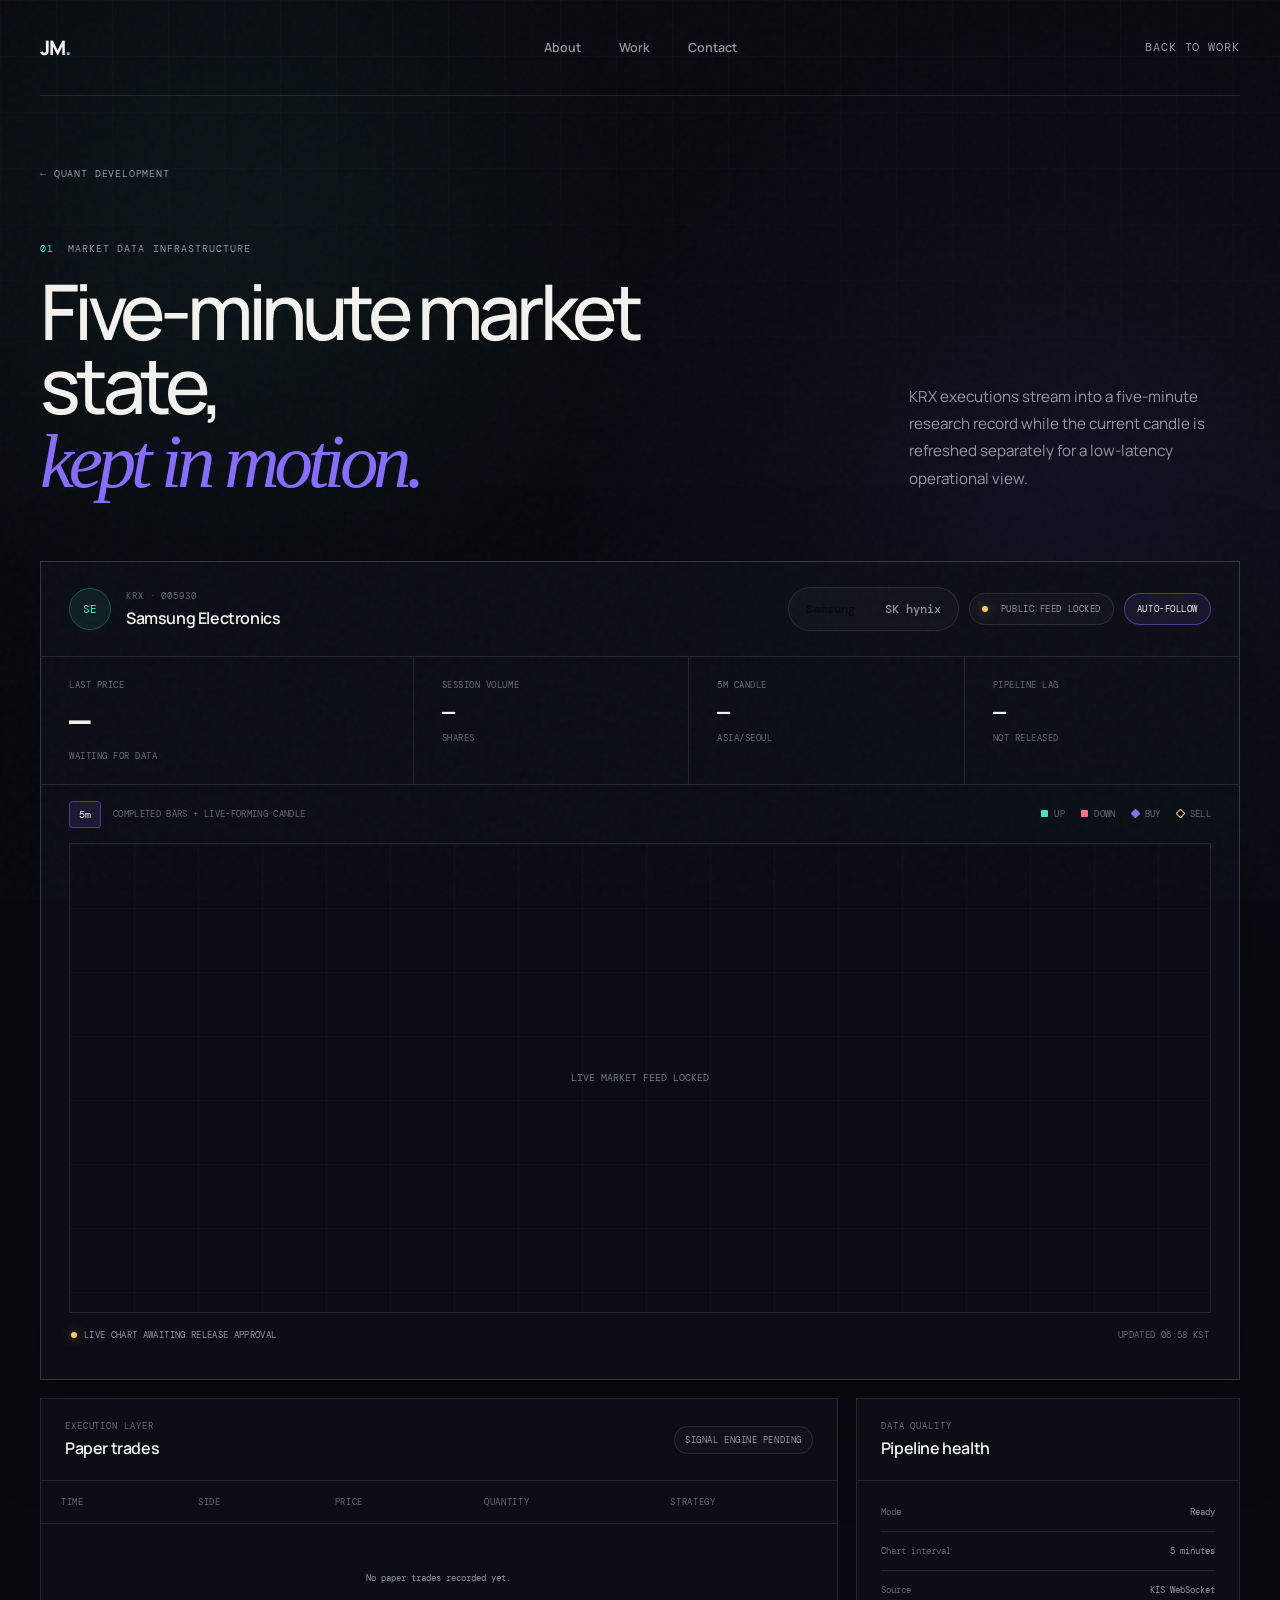
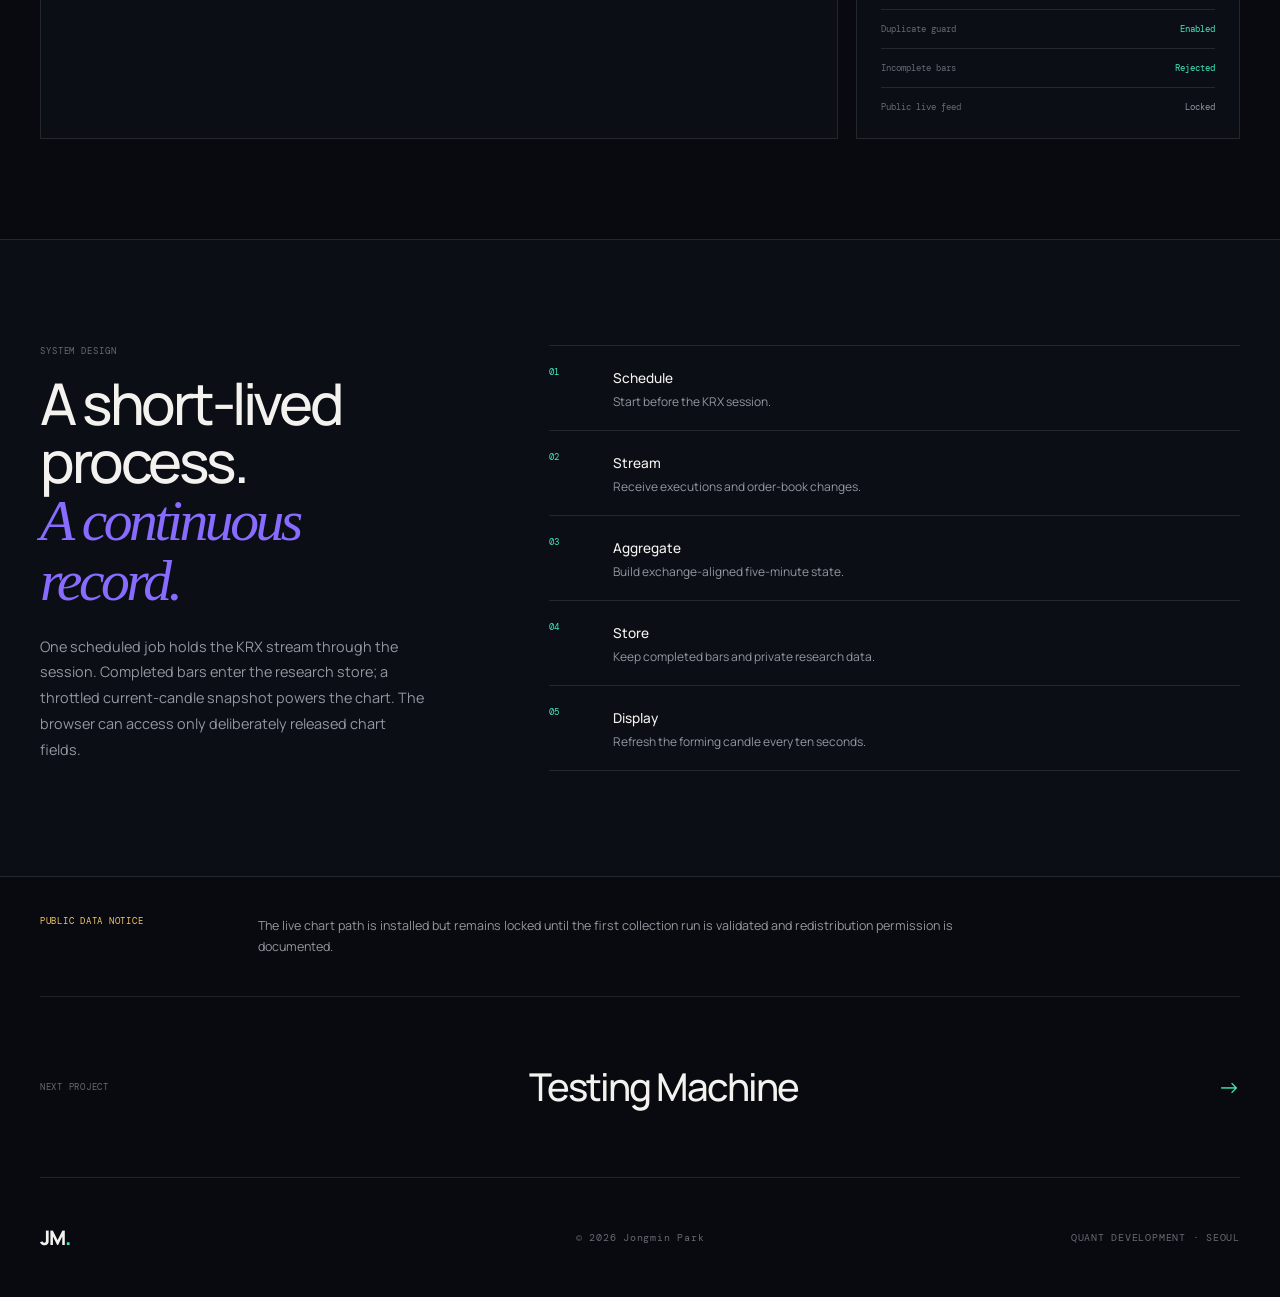
==== data-pipeline.html @ 5fb67583 "Add files via upload" ====
<!doctype html>
<html lang="en">
  <head>
    <meta charset="UTF-8" />
    <meta name="viewport" content="width=device-width, initial-scale=1.0" />
    <meta
      name="description"
      content="A live 5-minute market-data view and paper-trading dashboard by Jongmin Park."
    />
    <meta name="theme-color" content="#080a0f" />
    <title>Data Pipeline — Jongmin Park</title>
    <link rel="icon" href="favicon.svg" type="image/svg+xml" />
    <link rel="preconnect" href="https://fonts.googleapis.com" />
    <link rel="preconnect" href="https://fonts.gstatic.com" crossorigin />
    <link
      href="https://fonts.googleapis.com/css2?family=DM+Mono:wght@300;400;500&family=Manrope:wght@400;500;600;700;800&display=swap"
      rel="stylesheet"
    />
    <link rel="stylesheet" href="style.css" />
    <script src="script.js" defer></script>
    <script src="pipeline-config.js?v=live-3" defer></script>
    <script src="pipeline-core.js?v=live-3" defer></script>
    <script src="data-pipeline-chart.js?v=live-3" defer></script>
  </head>
  <body class="pipeline-page">
    <div class="page-noise" aria-hidden="true"></div>
    <div class="cursor-glow" aria-hidden="true"></div>

    <header class="site-header">
      <a class="wordmark" href="index.html" aria-label="Jongmin Park — home">
        <span>JM</span><span class="wordmark-dot">.</span>
      </a>
      <nav class="site-nav" aria-label="Primary navigation">
        <a href="index.html#about">About</a>
        <a href="index.html#work">Work</a>
        <a href="index.html#contact">Contact</a>
      </nav>
      <a class="nav-link" href="index.html#data-pipeline">Back to work</a>
    </header>

    <main id="top" class="pipeline-main">
      <section class="pipeline-intro section-shell" aria-labelledby="pipeline-title">
        <div>
          <a class="detail-back reveal" href="index.html#data-pipeline">← Quant Development</a>
          <p class="pipeline-kicker reveal"><span>01</span> Market data infrastructure</p>
          <h1 id="pipeline-title" class="reveal">Five-minute market state,<br /><em>kept in motion.</em></h1>
        </div>
        <p class="pipeline-lede reveal">
          KRX executions stream into a five-minute research record while the current
          candle is refreshed separately for a low-latency operational view.
        </p>
      </section>

      <section class="pipeline-dashboard section-shell reveal" aria-label="Market dashboard">
        <div class="pipeline-dashboard-head">
          <div class="pipeline-symbol">
            <div class="pipeline-symbol-mark" aria-hidden="true">SS</div>
            <div>
              <span class="pipeline-overline" id="pipeline-symbol-overline">DEMO · NOT MARKET DATA</span>
              <h2 id="pipeline-symbol-name">Synthetic 5-minute preview</h2>
            </div>
          </div>
          <div class="pipeline-head-actions">
            <div class="pipeline-symbol-tabs" aria-label="Select instrument">
              <button class="is-active" type="button" data-instrument-id="KRX:005930" aria-pressed="true">Samsung</button>
              <button type="button" data-instrument-id="KRX:000660" aria-pressed="false">SK hynix</button>
            </div>
            <span class="pipeline-mode" id="pipeline-mode"><i></i> Demo stream</span>
            <button class="pipeline-follow is-active" id="pipeline-follow" type="button" aria-pressed="true">
              Auto-follow
            </button>
          </div>
        </div>

        <div class="pipeline-metrics" aria-label="Latest market values">
          <div class="pipeline-price metric-primary">
            <span>Last price</span>
            <strong id="metric-price">—</strong>
            <small id="metric-change">Waiting for data</small>
          </div>
          <div>
            <span>Session volume</span>
            <strong id="metric-volume">—</strong>
            <small>shares</small>
          </div>
          <div>
            <span>5m candle</span>
            <strong id="metric-time">—</strong>
            <small>Asia/Seoul</small>
          </div>
          <div>
            <span>Pipeline lag</span>
            <strong id="metric-lag">—</strong>
            <small id="metric-lag-label">not measured</small>
          </div>
        </div>

        <div class="pipeline-chart-panel">
          <div class="pipeline-chart-tools">
            <div class="pipeline-timeframes" aria-label="Chart timeframe">
              <button type="button" class="is-active" aria-pressed="true">5m</button>
              <span>Completed bars + live-forming candle</span>
            </div>
            <div class="pipeline-legend" aria-label="Chart legend">
              <span><i class="legend-up"></i>Up</span>
              <span><i class="legend-down"></i>Down</span>
              <span><i class="legend-buy"></i>Buy</span>
              <span><i class="legend-sell"></i>Sell</span>
            </div>
          </div>
          <div class="pipeline-canvas-wrap" id="pipeline-canvas-wrap">
            <canvas id="pipeline-chart" aria-label="Five-minute candlestick chart"></canvas>
            <div class="pipeline-tooltip" id="pipeline-tooltip" role="status" aria-live="polite"></div>
          </div>
          <div class="pipeline-stream-state" role="status" aria-live="polite">
            <span><i id="stream-dot"></i><b id="stream-status">Starting demo stream</b></span>
            <span id="stream-updated">No update yet</span>
          </div>
        </div>
      </section>

      <section class="pipeline-lower section-shell">
        <article class="pipeline-paper reveal" aria-labelledby="paper-title">
          <div class="pipeline-section-head">
            <div>
              <span class="pipeline-overline">Execution layer</span>
              <h2 id="paper-title">Paper trades</h2>
            </div>
            <span class="pipeline-armed">Signal engine pending</span>
          </div>
          <div class="pipeline-table-wrap">
            <table class="pipeline-table">
              <thead>
                <tr>
                  <th>Time</th>
                  <th>Side</th>
                  <th>Price</th>
                  <th>Quantity</th>
                  <th>Strategy</th>
                </tr>
              </thead>
              <tbody id="paper-trades-body">
                <tr class="pipeline-empty-row">
                  <td colspan="5">Demo markers are shown on the chart. Live orders remain disabled.</td>
                </tr>
              </tbody>
            </table>
          </div>
        </article>

        <aside class="pipeline-health reveal" aria-labelledby="health-title">
          <div class="pipeline-section-head">
            <div>
              <span class="pipeline-overline">Data quality</span>
              <h2 id="health-title">Pipeline health</h2>
            </div>
          </div>
          <dl class="pipeline-health-list">
            <div><dt>Mode</dt><dd id="health-mode">Demo</dd></div>
            <div><dt>Chart interval</dt><dd>5 minutes</dd></div>
            <div><dt>Source</dt><dd>KIS WebSocket</dd></div>
            <div><dt>Duplicate guard</dt><dd class="health-good">Enabled</dd></div>
            <div><dt>Incomplete bars</dt><dd class="health-good">Rejected</dd></div>
            <div><dt>Public live feed</dt><dd id="health-public">Locked</dd></div>
          </dl>
        </aside>
      </section>

      <section class="pipeline-system" aria-labelledby="system-title">
        <div class="section-shell pipeline-system-grid">
          <div class="pipeline-system-copy reveal">
            <span class="pipeline-overline">System design</span>
            <h2 id="system-title">A short-lived process.<br /><em>A continuous record.</em></h2>
            <p>
              One scheduled job holds the KRX stream through the session. Completed bars
              enter the research store; a throttled current-candle snapshot powers the
              chart. The browser can access only deliberately released chart fields.
            </p>
          </div>
          <ol class="pipeline-flow reveal" aria-label="Data pipeline flow">
            <li><span>01</span><div><strong>Schedule</strong><p>Start before the KRX session.</p></div></li>
            <li><span>02</span><div><strong>Stream</strong><p>Receive executions and order-book changes.</p></div></li>
            <li><span>03</span><div><strong>Aggregate</strong><p>Build exchange-aligned five-minute state.</p></div></li>
            <li><span>04</span><div><strong>Store</strong><p>Keep completed bars and private research data.</p></div></li>
            <li><span>05</span><div><strong>Display</strong><p>Refresh the forming candle every ten seconds.</p></div></li>
          </ol>
        </div>
      </section>

      <section class="pipeline-notice section-shell reveal" aria-label="Market data notice">
        <span>Public data notice</span>
        <p id="pipeline-notice-copy">
          Public live-market display remains locked until the provider's redistribution
          permission is documented and the first live collection run passes validation.
        </p>
      </section>

      <a class="detail-next section-shell" href="testing-machine.html">
        <span>Next project</span><strong>Testing Machine</strong><i>→</i>
      </a>
    </main>

    <footer class="site-footer section-shell">
      <a class="wordmark" href="index.html"><span>JM</span><span class="wordmark-dot">.</span></a>
      <p>© <span id="year">2026</span> Jongmin Park</p>
      <p>QUANT DEVELOPMENT · SEOUL</p>
    </footer>
  </body>
</html>
---- style.css ----
:root {
  color-scheme: dark;
  --ink: #f4f2ef;
  --muted: #9497a1;
  --subtle: #676a73;
  --page: #080a0f;
  --panel: #0e1118;
  --panel-2: #121620;
  --line: rgba(255, 255, 255, 0.1);
  --line-strong: rgba(255, 255, 255, 0.18);
  --violet: #876cff;
  --mint: #42e8bd;
  --mono: "DM Mono", "SFMono-Regular", Consolas, monospace;
  --sans: "Manrope", Inter, system-ui, sans-serif;
  --max-width: 1240px;
}

* {
  box-sizing: border-box;
}

html {
  scroll-behavior: smooth;
  scroll-padding-top: 100px;
}

body {
  margin: 0;
  min-width: 320px;
  overflow-x: hidden;
  background:
    radial-gradient(circle at 80% 15%, rgba(89, 66, 179, 0.09), transparent 28rem),
    var(--page);
  color: var(--ink);
  font-family: var(--sans);
  -webkit-font-smoothing: antialiased;
}

body::before {
  position: fixed;
  z-index: -1;
  inset: 0;
  background-image:
    linear-gradient(rgba(255, 255, 255, 0.018) 1px, transparent 1px),
    linear-gradient(90deg, rgba(255, 255, 255, 0.018) 1px, transparent 1px);
  background-size: 56px 56px;
  content: "";
  mask-image: linear-gradient(to bottom, black, transparent 75%);
}

a {
  color: inherit;
  text-decoration: none;
}

svg {
  display: block;
}

.page-noise {
  position: fixed;
  z-index: 20;
  inset: 0;
  opacity: 0.025;
  pointer-events: none;
  background-image: url("data:image/svg+xml,%3Csvg viewBox='0 0 180 180' xmlns='http://www.w3.org/2000/svg'%3E%3Cfilter id='n'%3E%3CfeTurbulence type='fractalNoise' baseFrequency='.8' numOctaves='4' stitchTiles='stitch'/%3E%3C/filter%3E%3Crect width='100%25' height='100%25' filter='url(%23n)' opacity='.9'/%3E%3C/svg%3E");
}

.cursor-glow {
  position: fixed;
  z-index: -1;
  width: 520px;
  height: 520px;
  border-radius: 50%;
  opacity: 0;
  pointer-events: none;
  background: rgba(114, 87, 235, 0.07);
  filter: blur(80px);
  transform: translate(-50%, -50%);
  transition: opacity 0.5s ease;
}

.section-shell,
.site-header,
.site-footer {
  width: min(calc(100% - 80px), var(--max-width));
  margin-inline: auto;
}

.site-header {
  position: relative;
  z-index: 10;
  display: grid;
  grid-template-columns: 1fr auto 1fr;
  align-items: center;
  height: 96px;
  border-bottom: 1px solid var(--line);
}

.wordmark {
  width: fit-content;
  font-size: 1.25rem;
  font-weight: 800;
  letter-spacing: -0.06em;
}

.wordmark-dot {
  color: var(--mint);
}

.site-nav {
  display: flex;
  gap: 38px;
  color: var(--muted);
  font-size: 0.78rem;
  font-weight: 600;
}

.site-nav a,
.nav-link {
  transition: color 0.2s ease;
}

.site-nav a:hover,
.site-nav a.active,
.nav-link:hover {
  color: var(--ink);
}

.nav-link {
  display: flex;
  justify-self: end;
  align-items: center;
  gap: 8px;
  color: var(--muted);
  font-family: var(--mono);
  font-size: 0.72rem;
  letter-spacing: 0.08em;
  text-transform: uppercase;
}

.nav-link svg {
  width: 15px;
  fill: none;
  stroke: currentColor;
  stroke-linecap: round;
  stroke-linejoin: round;
}

.hero {
  position: relative;
  display: grid;
  grid-template-columns: minmax(0, 1.15fr) minmax(340px, 0.85fr);
  align-items: center;
  min-height: calc(100svh - 96px);
  padding-block: 96px 76px;
}

.hero-copy {
  position: relative;
  z-index: 2;
}

.eyebrow,
.section-label,
.project-topline,
.hero-foot,
.signal-header,
.signal-meta {
  font-family: var(--mono);
  font-size: 0.68rem;
  letter-spacing: 0.13em;
  text-transform: uppercase;
}

.eyebrow {
  display: flex;
  align-items: center;
  gap: 11px;
  margin: 0 0 30px;
  color: var(--muted);
}

.eyebrow span {
  width: 28px;
  height: 1px;
  background: var(--mint);
}

.hero h1 {
  max-width: 790px;
  margin: 0;
  font-size: clamp(3.2rem, 6.3vw, 6.6rem);
  font-weight: 500;
  line-height: 0.98;
  letter-spacing: -0.07em;
}

.hero h1 em,
.contact h2 em {
  color: var(--violet);
  font-family: Georgia, "Times New Roman", serif;
  font-weight: 400;
  letter-spacing: -0.06em;
}

.hero-intro {
  max-width: 590px;
  margin: 35px 0 0;
  color: var(--muted);
  font-size: 1rem;
  line-height: 1.8;
}

.hero-actions {
  display: flex;
  flex-wrap: wrap;
  align-items: center;
  gap: 14px;
  margin-top: 36px;
}

.button {
  display: inline-flex;
  align-items: center;
  justify-content: center;
  min-height: 50px;
  padding: 0 22px;
  border: 1px solid transparent;
  font-family: var(--mono);
  font-size: 0.68rem;
  font-weight: 500;
  letter-spacing: 0.08em;
  text-transform: uppercase;
  transition:
    border-color 0.25s ease,
    background 0.25s ease,
    color 0.25s ease,
    transform 0.25s ease;
}

.button:hover {
  transform: translateY(-2px);
}

.button svg {
  width: 17px;
  margin-left: 28px;
  fill: none;
  stroke: currentColor;
  stroke-linecap: round;
  stroke-linejoin: round;
}

.button-primary {
  background: var(--ink);
  color: #0b0d12;
}

.button-primary:hover {
  background: var(--mint);
}

.button-quiet {
  border-color: var(--line-strong);
  color: var(--muted);
}

.button-quiet:hover {
  border-color: rgba(255, 255, 255, 0.4);
  color: var(--ink);
}

.hero-object {
  position: relative;
  display: grid;
  place-items: center;
  min-height: 500px;
}

.hero-object::before {
  position: absolute;
  width: 300px;
  height: 300px;
  border-radius: 50%;
  background: var(--violet);
  content: "";
  opacity: 0.12;
  filter: blur(90px);
}

.orbit {
  position: absolute;
  width: 475px;
  height: 475px;
  border: 1px solid rgba(255, 255, 255, 0.055);
  border-radius: 50%;
}

.orbit::after {
  position: absolute;
  top: 48px;
  left: 68px;
  width: 6px;
  height: 6px;
  border-radius: 50%;
  box-shadow: 0 0 16px var(--mint);
  background: var(--mint);
  content: "";
}

.orbit-two {
  width: 365px;
  height: 365px;
  animation: orbit-spin 22s linear infinite reverse;
}

.orbit-one {
  animation: orbit-spin 32s linear infinite;
}

@keyframes orbit-spin {
  to { transform: rotate(360deg); }
}

.signal-card {
  position: relative;
  z-index: 2;
  width: min(100%, 440px);
  overflow: hidden;
  border: 1px solid var(--line-strong);
  background: rgba(14, 17, 24, 0.82);
  box-shadow: 0 40px 100px rgba(0, 0, 0, 0.45);
  backdrop-filter: blur(20px);
}

.signal-header,
.signal-meta {
  display: flex;
  align-items: center;
  justify-content: space-between;
  padding: 17px 20px;
  color: var(--subtle);
}

.signal-header {
  border-bottom: 1px solid var(--line);
}

.signal-status {
  color: var(--muted);
}

.signal-status i,
.project-state i {
  display: inline-block;
  width: 6px;
  height: 6px;
  margin-right: 8px;
  border-radius: 50%;
  box-shadow: 0 0 12px var(--mint);
  background: var(--mint);
}

.signal-visual {
  padding: 25px 20px 5px;
}

.signal-visual svg {
  width: 100%;
  height: 180px;
  overflow: visible;
}

.chart-grid {
  fill: none;
  stroke: rgba(255, 255, 255, 0.06);
  stroke-width: 1;
}

.chart-area {
  fill: url(#areaGradient);
}

.chart-line {
  fill: none;
  stroke: url(#lineGradient);
  stroke-width: 2.2;
  vector-effect: non-scaling-stroke;
}

.signal-copy {
  padding: 12px 20px 24px;
}

.signal-copy p {
  margin: 0 0 7px;
  font-size: 1.05rem;
  font-weight: 600;
}

.signal-copy span {
  color: var(--muted);
  font-family: var(--mono);
  font-size: 0.68rem;
}

.signal-meta {
  border-top: 1px solid var(--line);
}

.signal-meta span:last-child {
  color: var(--mint);
}

.hero-foot {
  position: absolute;
  right: 0;
  bottom: 27px;
  left: 0;
  display: flex;
  justify-content: space-between;
  color: var(--subtle);
}

.hero-foot a {
  transition: color 0.2s ease;
}

.hero-foot a:hover {
  color: var(--ink);
}

.hero-foot i {
  margin-left: 9px;
  color: var(--mint);
  font-style: normal;
}

.section-spaced {
  padding-block: 150px;
}

.section-label {
  display: grid;
  grid-template-columns: 60px 1fr;
  align-items: center;
  color: var(--subtle);
}

.section-label p {
  margin: 0;
  color: var(--muted);
}

.about {
  border-top: 1px solid var(--line);
}

.about-content {
  display: grid;
  grid-template-columns: 1.05fr 0.95fr;
  gap: 10%;
  margin-top: 74px;
}

.section-heading {
  margin: 0;
  font-size: clamp(2.6rem, 5vw, 5.1rem);
  font-weight: 500;
  line-height: 1.05;
  letter-spacing: -0.065em;
}

.section-heading span {
  color: var(--subtle);
}

.about-body > p {
  margin: 0 0 24px;
  color: var(--muted);
  font-size: 0.98rem;
  line-height: 1.8;
}

.about-body > p:first-child {
  color: #d4d3d2;
  font-size: 1.15rem;
}

.about-facts {
  display: grid;
  grid-template-columns: 1fr 1fr;
  gap: 34px;
  margin-top: 50px;
  padding-top: 28px;
  border-top: 1px solid var(--line);
}

.about-facts span {
  display: block;
  margin-bottom: 15px;
  color: var(--subtle);
  font-family: var(--mono);
  font-size: 0.64rem;
  letter-spacing: 0.11em;
}

.about-facts strong {
  display: block;
  margin-bottom: 6px;
  font-size: 0.86rem;
  font-weight: 600;
}

.about-facts p {
  margin: 0;
  color: var(--muted);
  font-size: 0.75rem;
}

.work {
  background: #0b0e14;
  border-block: 1px solid var(--line);
}

.work-heading-row {
  display: grid;
  grid-template-columns: 1.05fr 0.95fr;
  gap: 10%;
  align-items: end;
  margin-top: 74px;
}

.work-intro {
  max-width: 490px;
  margin: 0;
  color: var(--muted);
  line-height: 1.8;
}

.project-list {
  width: min(calc(100% - 80px), var(--max-width));
  margin: 90px auto 0;
  border-top: 1px solid var(--line-strong);
}

.project {
  position: relative;
  display: grid;
  grid-template-columns: 80px minmax(0, 1fr) 250px;
  gap: 34px;
  align-items: center;
  min-height: 390px;
  overflow: hidden;
  padding: 56px 36px 56px 0;
  border-bottom: 1px solid var(--line-strong);
  transition: background 0.35s ease;
}

.project:hover {
  background: rgba(255, 255, 255, 0.016);
}

.project-index {
  align-self: start;
  color: var(--subtle);
  font-family: var(--mono);
  font-size: 0.66rem;
}

.project-topline {
  display: flex;
  gap: 32px;
  margin-bottom: 30px;
  color: var(--subtle);
}

.project-state {
  color: var(--muted);
}

.project h3 {
  margin: 0 0 22px;
  font-size: clamp(2.2rem, 4vw, 4rem);
  font-weight: 500;
  letter-spacing: -0.055em;
}

.project-main > p {
  max-width: 620px;
  margin: 0;
  color: var(--muted);
  font-size: 0.9rem;
  line-height: 1.8;
}

.quant-modules {
  display: grid;
  gap: 12px;
  margin-top: 38px;
}

.quant-module {
  display: block;
  padding: 24px;
  border: 1px solid var(--line);
  background: rgba(255, 255, 255, 0.018);
  transition:
    border-color 0.3s ease,
    background 0.3s ease,
    transform 0.3s ease;
}

.quant-module:hover {
  border-color: rgba(124, 92, 255, 0.45);
  background: rgba(124, 92, 255, 0.055);
  transform: translateX(4px);
}

.quant-module-header {
  display: flex;
  justify-content: space-between;
  gap: 20px;
  color: var(--subtle);
  font-family: var(--mono);
  font-size: 0.58rem;
  letter-spacing: 0.08em;
  text-transform: uppercase;
}

.quant-module-status {
  color: var(--muted);
}

.quant-module-status i {
  display: inline-block;
  width: 5px;
  height: 5px;
  margin-right: 6px;
  border-radius: 50%;
  background: var(--mint);
  box-shadow: 0 0 10px rgba(66, 232, 189, 0.65);
}

.quant-module h4 {
  margin: 17px 0 10px;
  font-size: 1.35rem;
  font-weight: 500;
  letter-spacing: -0.035em;
}

.quant-module p {
  max-width: 640px;
  margin: 0;
  color: var(--muted);
  font-size: 0.78rem;
  line-height: 1.75;
}

.quant-module-tags {
  display: flex;
  flex-wrap: wrap;
  gap: 7px;
  margin-top: 17px;
}

.quant-module-tags span {
  color: var(--subtle);
  font-family: var(--mono);
  font-size: 0.53rem;
  letter-spacing: 0.06em;
  text-transform: uppercase;
}

.quant-module-tags span:not(:last-child)::after {
  margin-left: 7px;
  color: rgba(255, 255, 255, 0.16);
  content: "/";
}

.quant-module-upcoming {
  border-style: dashed;
  background: transparent;
}

.quant-module-open {
  display: flex;
  align-items: center;
  gap: 8px;
  width: fit-content;
  margin-top: 22px;
  color: rgba(255, 255, 255, 0.76);
  font-family: var(--mono);
  font-size: 0.56rem;
  letter-spacing: 0.08em;
  text-transform: uppercase;
}

.quant-module-open i {
  color: var(--mint);
  font-size: 0.72rem;
  font-style: normal;
  transition: transform 0.25s ease;
}

.quant-module:hover .quant-module-open i {
  transform: translate(2px, -2px);
}

.project-tags {
  display: flex;
  flex-wrap: wrap;
  gap: 8px;
  margin-top: 30px;
}

.project-tags span {
  padding: 7px 11px;
  border: 1px solid var(--line);
  border-radius: 100px;
  color: var(--muted);
  font-family: var(--mono);
  font-size: 0.58rem;
  letter-spacing: 0.06em;
  text-transform: uppercase;
}

.project-mark {
  display: grid;
  place-items: center;
}

.project-mark::before {
  position: absolute;
  width: 200px;
  height: 200px;
  border-radius: 50%;
  background: var(--violet);
  content: "";
  opacity: 0.08;
  filter: blur(50px);
}

.project-mark svg {
  width: 190px;
  fill: none;
  stroke: rgba(255, 255, 255, 0.11);
  stroke-width: 1;
  animation: orbit-spin 30s linear infinite;
}

.project-mark .mark-core {
  fill: var(--mint);
  stroke: none;
}

.project-soon {
  color: rgba(255, 255, 255, 0.055);
  font-family: var(--mono);
  font-size: 3.4rem;
  font-weight: 500;
  line-height: 0.86;
  letter-spacing: -0.08em;
  text-align: right;
}

.contact {
  padding-bottom: 100px;
}

.contact-panel {
  position: relative;
  overflow: hidden;
  min-height: 520px;
  padding: 70px;
  background:
    linear-gradient(130deg, rgba(255, 255, 255, 0.055), transparent 38%),
    #7459e8;
}

.contact-panel::before {
  position: absolute;
  right: -80px;
  bottom: -250px;
  width: 600px;
  height: 600px;
  border: 1px solid rgba(255, 255, 255, 0.15);
  border-radius: 50%;
  content: "";
}

.contact-orb {
  position: absolute;
  top: -80px;
  right: 4%;
  width: 370px;
  height: 370px;
  border-radius: 50%;
  background: radial-gradient(circle at 35% 35%, #ae9dff, #5b3fd4 55%, #241967);
  box-shadow: -50px 70px 100px rgba(31, 16, 85, 0.35);
  opacity: 0.8;
}

.contact .section-label {
  position: relative;
  z-index: 2;
  color: rgba(255, 255, 255, 0.55);
}

.contact .section-label p {
  color: rgba(255, 255, 255, 0.75);
}

.contact h2 {
  position: relative;
  z-index: 2;
  max-width: 800px;
  margin: 95px 0 24px;
  font-size: clamp(2.8rem, 5.7vw, 5.7rem);
  font-weight: 500;
  line-height: 1;
  letter-spacing: -0.07em;
}

.contact h2 em {
  color: #d7d0ff;
}

.contact > .contact-panel > p {
  position: relative;
  z-index: 2;
  max-width: 480px;
  margin: 0 0 30px;
  color: rgba(255, 255, 255, 0.7);
  font-size: 0.9rem;
  line-height: 1.7;
}

.button-light {
  position: relative;
  z-index: 2;
  background: var(--ink);
  color: #171126;
}

.button-light:hover {
  background: #dbd5ff;
}

.contact-actions {
  position: relative;
  z-index: 2;
  display: flex;
  flex-wrap: wrap;
  gap: 10px;
}

.contact-actions .button {
  white-space: nowrap;
}

.contact-handle {
  margin-left: 0.5rem;
  color: rgba(23, 17, 38, 0.57);
  font-family: var(--mono);
  font-size: 0.58rem;
  letter-spacing: 0;
  text-transform: none;
}

.detail-main {
  min-height: calc(100svh - 216px);
}

.detail-hero {
  padding-block: 72px 100px;
}

.detail-back {
  display: inline-flex;
  align-items: center;
  gap: 10px;
  color: var(--muted);
  font-family: var(--mono);
  font-size: 0.64rem;
  letter-spacing: 0.08em;
  text-transform: uppercase;
  transition: color 0.2s ease;
}

.detail-back:hover {
  color: var(--ink);
}

.detail-eyebrow {
  display: flex;
  gap: 16px;
  margin: 86px 0 24px;
  color: var(--muted);
  font-family: var(--mono);
  font-size: 0.66rem;
  letter-spacing: 0.12em;
  text-transform: uppercase;
}

.detail-eyebrow span {
  color: var(--mint);
}

.detail-hero h1 {
  max-width: 970px;
  margin: 0;
  font-size: clamp(4.2rem, 10vw, 9rem);
  font-weight: 500;
  line-height: 0.9;
  letter-spacing: -0.075em;
}

.detail-hero h1 em {
  color: var(--violet);
  font-family: Georgia, "Times New Roman", serif;
  font-weight: 400;
}

.detail-intro {
  max-width: 690px;
  margin: 46px 0 0;
  color: var(--muted);
  font-size: 1rem;
  line-height: 1.85;
}

.detail-meta {
  display: grid;
  grid-template-columns: repeat(3, 1fr);
  margin-top: 72px;
  border-block: 1px solid var(--line);
}

.detail-meta div {
  padding: 22px 24px 22px 0;
}

.detail-meta div + div {
  padding-left: 24px;
  border-left: 1px solid var(--line);
}

.detail-meta span {
  display: block;
  margin-bottom: 8px;
  color: var(--subtle);
  font-family: var(--mono);
  font-size: 0.56rem;
  letter-spacing: 0.08em;
  text-transform: uppercase;
}

.detail-meta strong {
  font-size: 0.82rem;
  font-weight: 500;
}

.detail-placeholder {
  padding-block: 110px 140px;
  background: #0b0e14;
  border-block: 1px solid var(--line);
}

.detail-placeholder-grid {
  display: grid;
  grid-template-columns: minmax(240px, 0.65fr) minmax(0, 1.35fr);
  gap: 10%;
}

.detail-placeholder-copy h2 {
  margin: 0 0 24px;
  font-size: clamp(2.4rem, 5vw, 4.8rem);
  font-weight: 500;
  line-height: 1;
  letter-spacing: -0.06em;
}

.detail-placeholder-copy h2 span {
  color: var(--subtle);
}

.detail-placeholder-copy p {
  max-width: 440px;
  margin: 0;
  color: var(--muted);
  font-size: 0.88rem;
  line-height: 1.8;
}

.detail-outline {
  border-top: 1px solid var(--line-strong);
}

.detail-outline-row {
  display: grid;
  grid-template-columns: 56px minmax(0, 1fr) auto;
  gap: 22px;
  align-items: center;
  min-height: 110px;
  border-bottom: 1px solid var(--line);
}

.detail-outline-row > span:first-child {
  color: var(--subtle);
  font-family: var(--mono);
  font-size: 0.6rem;
}

.detail-outline-row h3 {
  margin: 0 0 7px;
  font-size: 1.12rem;
  font-weight: 500;
  letter-spacing: -0.025em;
}

.detail-outline-row p {
  margin: 0;
  color: var(--muted);
  font-size: 0.74rem;
}

.detail-outline-row > span:last-child {
  padding: 6px 9px;
  border: 1px solid var(--line);
  border-radius: 100px;
  color: var(--subtle);
  font-family: var(--mono);
  font-size: 0.5rem;
  letter-spacing: 0.06em;
  text-transform: uppercase;
}

.detail-next {
  display: flex;
  justify-content: space-between;
  align-items: center;
  min-height: 180px;
}

.detail-next span {
  color: var(--subtle);
  font-family: var(--mono);
  font-size: 0.58rem;
  letter-spacing: 0.08em;
  text-transform: uppercase;
}

.detail-next strong {
  font-size: clamp(1.6rem, 3vw, 2.8rem);
  font-weight: 500;
  letter-spacing: -0.05em;
}

.detail-next i {
  color: var(--mint);
  font-size: 1.4rem;
  font-style: normal;
}

.site-footer {
  display: grid;
  grid-template-columns: 1fr auto 1fr;
  align-items: center;
  min-height: 120px;
  border-top: 1px solid var(--line);
  color: var(--subtle);
  font-family: var(--mono);
  font-size: 0.6rem;
  letter-spacing: 0.08em;
}

.site-footer p:last-child {
  justify-self: end;
}

.site-footer .wordmark {
  color: var(--ink);
  font-family: var(--sans);
  font-size: 1.25rem;
}

.reveal {
  opacity: 0;
  transform: translateY(24px);
  transition:
    opacity 0.8s cubic-bezier(0.16, 1, 0.3, 1),
    transform 0.8s cubic-bezier(0.16, 1, 0.3, 1);
}

.reveal.is-visible {
  opacity: 1;
  transform: translateY(0);
}

.hero .reveal:nth-child(2) { transition-delay: 0.08s; }
.hero .reveal:nth-child(3) { transition-delay: 0.16s; }
.hero .reveal:nth-child(4) { transition-delay: 0.24s; }

@media (max-width: 1000px) {
  .hero {
    grid-template-columns: 1fr;
    padding-top: 80px;
  }

  .hero-object {
    min-height: 550px;
  }

  .hero h1 {
    font-size: clamp(3.7rem, 10vw, 6rem);
  }

  .hero-foot {
    position: static;
    grid-column: 1;
    margin-top: 35px;
  }

  .about-content,
  .work-heading-row {
    grid-template-columns: 1fr;
    gap: 54px;
  }

  .about-body,
  .work-intro {
    max-width: 650px;
  }

  .project {
    grid-template-columns: 60px minmax(0, 1fr) 170px;
  }

  .project-mark svg {
    width: 150px;
  }

  .project-soon {
    font-size: 2.6rem;
  }
}

@media (max-width: 720px) {
  .section-shell,
  .site-header,
  .site-footer,
  .project-list {
    width: min(calc(100% - 38px), var(--max-width));
  }

  .site-header {
    grid-template-columns: 1fr 1fr;
    height: 78px;
  }

  .site-nav {
    display: none;
  }

  .hero {
    min-height: auto;
    padding-block: 70px 30px;
  }

  .hero h1 {
    font-size: clamp(3rem, 15vw, 4.5rem);
  }

  .hero-intro {
    font-size: 0.91rem;
  }

  .hero-object {
    min-height: 480px;
  }

  .orbit-one {
    width: 390px;
    height: 390px;
  }

  .orbit-two {
    width: 300px;
    height: 300px;
  }

  .signal-card {
    width: calc(100% - 6px);
  }

  .signal-visual svg {
    height: 150px;
  }

  .hero-foot {
    display: none;
  }

  .section-spaced {
    padding-block: 100px;
  }

  .section-label {
    grid-template-columns: 44px 1fr;
  }

  .about-content,
  .work-heading-row {
    margin-top: 55px;
  }

  .about-facts {
    grid-template-columns: 1fr;
  }

  .project-list {
    margin-top: 65px;
  }

  .project {
    grid-template-columns: 36px minmax(0, 1fr);
    min-height: 0;
    padding: 44px 0;
  }

  .project-main {
    grid-column: 2;
  }

  .quant-module {
    padding: 20px;
  }

  .quant-module:hover {
    transform: none;
  }

  .project-mark,
  .project-soon {
    display: none;
  }

  .project h3 {
    font-size: 2.5rem;
  }

  .project-topline {
    flex-direction: column;
    gap: 8px;
  }

  .contact {
    width: 100%;
    padding-bottom: 60px;
  }

  .contact-panel {
    min-height: 540px;
    padding: 46px 25px;
  }

  .contact-orb {
    top: -110px;
    right: -120px;
    width: 330px;
    height: 330px;
  }

  .contact h2 {
    margin-top: 110px;
  }

  .contact-actions {
    align-items: stretch;
    flex-direction: column;
  }

  .contact-actions .button {
    justify-content: space-between;
    width: 100%;
  }

  .detail-hero {
    padding-block: 52px 72px;
  }

  .detail-eyebrow {
    margin-top: 62px;
  }

  .detail-hero h1 {
    font-size: clamp(3.7rem, 20vw, 6rem);
  }

  .detail-intro {
    margin-top: 34px;
    font-size: 0.9rem;
  }

  .detail-meta {
    grid-template-columns: 1fr;
    margin-top: 52px;
  }

  .detail-meta div,
  .detail-meta div + div {
    padding: 18px 0;
    border-left: 0;
  }

  .detail-meta div + div {
    border-top: 1px solid var(--line);
  }

  .detail-placeholder {
    padding-block: 80px 100px;
  }

  .detail-placeholder-grid {
    grid-template-columns: 1fr;
    gap: 58px;
  }

  .detail-outline-row {
    grid-template-columns: 34px minmax(0, 1fr);
    gap: 14px;
    padding-block: 24px;
  }

  .detail-outline-row > span:last-child {
    grid-column: 2;
    width: fit-content;
  }

  .detail-next {
    min-height: 150px;
  }

  .site-footer {
    grid-template-columns: 1fr 1fr;
  }

  .site-footer p:nth-child(2) {
    justify-self: end;
  }

  .site-footer p:last-child {
    display: none;
  }
}

@media (prefers-reduced-motion: reduce) {
  html { scroll-behavior: auto; }
  *, *::before, *::after {
    animation-duration: 0.01ms !important;
    animation-iteration-count: 1 !important;
    transition-duration: 0.01ms !important;
  }
  .reveal {
    opacity: 1;
    transform: none;
  }
}

/* Data Pipeline dashboard */
.pipeline-page {
  background:
    radial-gradient(circle at 18% 8%, rgba(66, 232, 189, 0.055), transparent 25rem),
    radial-gradient(circle at 84% 18%, rgba(135, 108, 255, 0.075), transparent 32rem),
    var(--page);
}

.pipeline-main {
  min-height: calc(100svh - 216px);
}

.pipeline-intro {
  display: grid;
  grid-template-columns: minmax(0, 1.4fr) minmax(280px, 0.6fr);
  align-items: end;
  gap: 8%;
  padding-block: 64px 62px;
}

.pipeline-kicker,
.pipeline-overline {
  font-family: var(--mono);
  letter-spacing: 0.1em;
  text-transform: uppercase;
}

.pipeline-kicker {
  display: flex;
  gap: 14px;
  margin: 60px 0 19px;
  color: var(--muted);
  font-size: 0.65rem;
}

.pipeline-kicker span {
  color: var(--mint);
}

.pipeline-intro h1 {
  margin: 0;
  font-size: clamp(3rem, 6vw, 6.2rem);
  font-weight: 500;
  line-height: 0.96;
  letter-spacing: -0.068em;
}

.pipeline-intro h1 em,
.pipeline-system-copy h2 em {
  color: var(--violet);
  font-family: Georgia, "Times New Roman", serif;
  font-weight: 400;
}

.pipeline-lede {
  max-width: 430px;
  margin: 0 0 7px;
  color: var(--muted);
  font-size: 0.95rem;
  line-height: 1.8;
}

.pipeline-dashboard {
  overflow: hidden;
  border: 1px solid var(--line-strong);
  background: rgba(13, 16, 23, 0.92);
  box-shadow: 0 34px 100px rgba(0, 0, 0, 0.23);
}

.pipeline-dashboard-head,
.pipeline-chart-tools,
.pipeline-stream-state,
.pipeline-section-head {
  display: flex;
  align-items: center;
  justify-content: space-between;
  gap: 24px;
}

.pipeline-dashboard-head {
  padding: 25px 28px;
  border-bottom: 1px solid var(--line);
}

.pipeline-symbol {
  display: flex;
  align-items: center;
  gap: 15px;
}

.pipeline-symbol-mark {
  display: grid;
  place-items: center;
  width: 42px;
  height: 42px;
  border: 1px solid rgba(66, 232, 189, 0.26);
  border-radius: 50%;
  background: rgba(66, 232, 189, 0.08);
  color: var(--mint);
  font-family: var(--mono);
  font-size: 0.68rem;
}

.pipeline-overline {
  display: block;
  color: var(--subtle);
  font-size: 0.56rem;
}

.pipeline-symbol h2,
.pipeline-section-head h2 {
  margin: 5px 0 0;
  font-size: 1rem;
  font-weight: 600;
  letter-spacing: -0.025em;
}

.pipeline-head-actions {
  display: flex;
  align-items: center;
  gap: 10px;
}

.pipeline-symbol-tabs {
  display: inline-flex;
  align-items: center;
  gap: 4px;
  padding: 4px;
  border: 1px solid var(--line);
  border-radius: 999px;
  background: rgba(255, 255, 255, 0.025);
}

.pipeline-symbol-tabs button {
  min-height: 34px;
  padding: 0 13px;
  border: 0;
  border-radius: 999px;
  color: var(--muted);
  background: transparent;
  font: 500 0.76rem/1 "DM Mono", monospace;
  cursor: pointer;
}

.pipeline-symbol-tabs button:hover,
.pipeline-symbol-tabs button:focus-visible {
  color: var(--paper);
}

.pipeline-symbol-tabs button.is-active {
  color: #080a0f;
  background: var(--accent);
}

.pipeline-mode,
.pipeline-follow,
.pipeline-armed {
  border: 1px solid var(--line);
  border-radius: 100px;
  background: rgba(255, 255, 255, 0.025);
  color: var(--muted);
  font-family: var(--mono);
  font-size: 0.58rem;
  letter-spacing: 0.06em;
  text-transform: uppercase;
}

.pipeline-mode {
  padding: 9px 12px;
}

.pipeline-mode i,
.pipeline-stream-state i {
  display: inline-block;
  width: 6px;
  height: 6px;
  margin-right: 7px;
  border-radius: 50%;
  background: #f5c86b;
  box-shadow: 0 0 12px rgba(245, 200, 107, 0.5);
}

.pipeline-mode.is-live i,
.pipeline-stream-state i.is-live {
  background: var(--mint);
  box-shadow: 0 0 12px rgba(66, 232, 189, 0.65);
}

.pipeline-follow {
  padding: 9px 12px;
  cursor: pointer;
  transition: border-color 0.2s ease, color 0.2s ease, background 0.2s ease;
}

.pipeline-follow:hover,
.pipeline-follow.is-active {
  border-color: rgba(135, 108, 255, 0.45);
  background: rgba(135, 108, 255, 0.09);
  color: var(--ink);
}

.pipeline-metrics {
  display: grid;
  grid-template-columns: 1.35fr repeat(3, 1fr);
  border-bottom: 1px solid var(--line);
}

.pipeline-metrics > div {
  min-width: 0;
  padding: 22px 28px;
}

.pipeline-metrics > div + div {
  border-left: 1px solid var(--line);
}

.pipeline-metrics span,
.pipeline-metrics small {
  display: block;
  color: var(--subtle);
  font-family: var(--mono);
  font-size: 0.54rem;
  letter-spacing: 0.06em;
  text-transform: uppercase;
}

.pipeline-metrics strong {
  display: block;
  overflow: hidden;
  margin: 8px 0 4px;
  font-family: var(--mono);
  font-size: clamp(1.05rem, 2vw, 1.4rem);
  font-weight: 500;
  text-overflow: ellipsis;
  white-space: nowrap;
}

.pipeline-metrics .metric-primary strong {
  font-size: clamp(1.65rem, 3vw, 2.25rem);
  letter-spacing: -0.055em;
}

.pipeline-metrics small.is-up { color: var(--mint); }
.pipeline-metrics small.is-down { color: #ff7187; }

.pipeline-chart-panel {
  padding: 0 28px 22px;
}

.pipeline-chart-tools {
  min-height: 58px;
}

.pipeline-timeframes,
.pipeline-legend {
  display: flex;
  align-items: center;
}

.pipeline-timeframes {
  gap: 12px;
}

.pipeline-timeframes button {
  padding: 6px 9px;
  border: 1px solid rgba(135, 108, 255, 0.45);
  border-radius: 4px;
  background: rgba(135, 108, 255, 0.12);
  color: var(--ink);
  font-family: var(--mono);
  font-size: 0.6rem;
}

.pipeline-timeframes span,
.pipeline-legend span,
.pipeline-stream-state {
  color: var(--subtle);
  font-family: var(--mono);
  font-size: 0.54rem;
  letter-spacing: 0.04em;
  text-transform: uppercase;
}

.pipeline-legend {
  gap: 16px;
}

.pipeline-legend i {
  display: inline-block;
  width: 7px;
  height: 7px;
  margin-right: 6px;
  border-radius: 1px;
}

.legend-up { background: var(--mint); }
.legend-down { background: #ff7187; }
.legend-buy { background: var(--violet); transform: rotate(45deg); }
.legend-sell { border: 1px solid #f5c86b; transform: rotate(45deg); }

.pipeline-canvas-wrap {
  position: relative;
  height: 470px;
  min-height: 470px;
  max-height: 470px;
  overflow: hidden;
  contain: size layout paint;
  border: 1px solid var(--line);
  background:
    linear-gradient(rgba(255, 255, 255, 0.018) 1px, transparent 1px),
    linear-gradient(90deg, rgba(255, 255, 255, 0.018) 1px, transparent 1px),
    #0a0d13;
  background-size: 64px 64px;
}

#pipeline-chart {
  position: absolute;
  inset: 0;
  display: block;
  width: 100%;
  height: 100%;
  cursor: crosshair;
}

.pipeline-tooltip {
  position: absolute;
  z-index: 3;
  top: 14px;
  left: 14px;
  display: none;
  max-width: calc(100% - 28px);
  padding: 8px 10px;
  border: 1px solid var(--line-strong);
  background: rgba(8, 10, 15, 0.92);
  color: var(--muted);
  font-family: var(--mono);
  font-size: 0.56rem;
  pointer-events: none;
}

.pipeline-tooltip.is-visible { display: block; }

.pipeline-stream-state {
  min-height: 44px;
  padding-inline: 2px;
}

.pipeline-stream-state b {
  color: var(--muted);
  font-weight: 400;
}

.pipeline-stream-state i {
  animation: pipeline-pulse 1.8s ease-in-out infinite;
}

@keyframes pipeline-pulse {
  50% { opacity: 0.35; }
}

.pipeline-lower {
  display: grid;
  grid-template-columns: minmax(0, 1.35fr) minmax(280px, 0.65fr);
  gap: 18px;
  padding-block: 18px 100px;
}

.pipeline-paper,
.pipeline-health {
  border: 1px solid var(--line);
  background: rgba(14, 17, 24, 0.78);
}

.pipeline-section-head {
  min-height: 82px;
  padding: 20px 24px;
  border-bottom: 1px solid var(--line);
}

.pipeline-armed {
  padding: 7px 10px;
  white-space: nowrap;
}

.pipeline-table-wrap { overflow-x: auto; }

.pipeline-table {
  width: 100%;
  border-collapse: collapse;
  text-align: left;
}

.pipeline-table th,
.pipeline-table td {
  padding: 15px 20px;
  border-bottom: 1px solid var(--line);
  font-family: var(--mono);
  font-size: 0.58rem;
  white-space: nowrap;
}

.pipeline-table th {
  color: var(--subtle);
  font-weight: 400;
  letter-spacing: 0.07em;
  text-transform: uppercase;
}

.pipeline-table td { color: var(--muted); }
.pipeline-table tbody tr:last-child td { border-bottom: 0; }
.pipeline-table .trade-buy { color: var(--mint); }
.pipeline-table .trade-sell { color: #ff7187; }
.pipeline-empty-row td { height: 108px; text-align: center; }

.pipeline-health-list {
  margin: 0;
  padding: 12px 24px;
}

.pipeline-health-list div {
  display: flex;
  justify-content: space-between;
  gap: 20px;
  padding-block: 13px;
  border-bottom: 1px solid var(--line);
}

.pipeline-health-list div:last-child { border-bottom: 0; }

.pipeline-health-list dt,
.pipeline-health-list dd {
  margin: 0;
  font-family: var(--mono);
  font-size: 0.58rem;
}

.pipeline-health-list dt { color: var(--subtle); }
.pipeline-health-list dd { color: var(--muted); text-align: right; }
.pipeline-health-list .health-good { color: var(--mint); }

.pipeline-system {
  padding-block: 105px;
  border-block: 1px solid var(--line);
  background: #0b0e14;
}

.pipeline-system-grid {
  display: grid;
  grid-template-columns: minmax(280px, 0.72fr) minmax(0, 1.28fr);
  gap: 10%;
}

.pipeline-system-copy h2 {
  margin: 18px 0 24px;
  font-size: clamp(2.4rem, 4.5vw, 4.5rem);
  font-weight: 500;
  line-height: 1;
  letter-spacing: -0.06em;
}

.pipeline-system-copy p {
  max-width: 470px;
  margin: 0;
  color: var(--muted);
  font-size: 0.9rem;
  line-height: 1.8;
}

.pipeline-flow {
  margin: 0;
  padding: 0;
  list-style: none;
}

.pipeline-flow li {
  display: grid;
  grid-template-columns: 46px minmax(0, 1fr);
  gap: 18px;
  padding: 20px 0;
  border-top: 1px solid var(--line);
}

.pipeline-flow li:last-child { border-bottom: 1px solid var(--line); }
.pipeline-flow > li > span { color: var(--mint); font-family: var(--mono); font-size: 0.58rem; }
.pipeline-flow strong { font-size: 0.85rem; font-weight: 500; }
.pipeline-flow p { margin: 5px 0 0; color: var(--muted); font-size: 0.75rem; }

.pipeline-notice {
  display: grid;
  grid-template-columns: 190px minmax(0, 1fr);
  gap: 28px;
  padding-block: 38px;
  border-bottom: 1px solid var(--line);
}

.pipeline-notice span {
  color: #f5c86b;
  font-family: var(--mono);
  font-size: 0.58rem;
  letter-spacing: 0.08em;
  text-transform: uppercase;
}

.pipeline-notice p {
  max-width: 760px;
  margin: 0;
  color: var(--muted);
  font-size: 0.78rem;
  line-height: 1.7;
}

@media (max-width: 1000px) {
  .pipeline-intro { grid-template-columns: 1fr; gap: 30px; }
  .pipeline-lede { max-width: 650px; }
  .pipeline-metrics { grid-template-columns: repeat(2, 1fr); }
  .pipeline-metrics > div:nth-child(3) { border-left: 0; border-top: 1px solid var(--line); }
  .pipeline-metrics > div:nth-child(4) { border-top: 1px solid var(--line); }
  .pipeline-lower { grid-template-columns: 1fr; }
  .pipeline-system-grid { grid-template-columns: 1fr; gap: 64px; }
}

@media (max-width: 720px) {
  .pipeline-intro { padding-block: 46px 42px; }
  .pipeline-kicker { margin-top: 48px; }
  .pipeline-intro h1 { font-size: clamp(2.7rem, 13vw, 4.6rem); }
  .pipeline-dashboard-head { align-items: flex-start; padding: 20px; }
  .pipeline-head-actions { align-items: flex-end; flex-direction: column; }
  .pipeline-mode { padding: 7px 9px; }
  .pipeline-follow { padding: 7px 9px; }
  .pipeline-metrics > div { padding: 18px 20px; }
  .pipeline-chart-panel { padding: 0 12px 14px; }
  .pipeline-chart-tools { align-items: flex-start; flex-direction: column; justify-content: center; min-height: 94px; gap: 12px; }
  .pipeline-legend { flex-wrap: wrap; gap: 10px 14px; }
  .pipeline-canvas-wrap { height: 390px; min-height: 390px; max-height: 390px; }
  .pipeline-stream-state { align-items: flex-start; flex-direction: column; justify-content: center; gap: 6px; min-height: 58px; }
  .pipeline-lower { padding-bottom: 72px; }
  .pipeline-section-head { align-items: flex-start; flex-direction: column; }
  .pipeline-table th, .pipeline-table td { padding-inline: 16px; }
  .pipeline-system { padding-block: 78px; }
  .pipeline-notice { grid-template-columns: 1fr; gap: 12px; }
}

@media (max-width: 470px) {
  .pipeline-dashboard-head { flex-direction: column; }
  .pipeline-head-actions { width: 100%; flex-direction: column; align-items: flex-start; }
  .pipeline-metrics { grid-template-columns: 1fr; }
  .pipeline-metrics > div + div,
  .pipeline-metrics > div:nth-child(3) { border-left: 0; border-top: 1px solid var(--line); }
  .pipeline-canvas-wrap { height: 340px; min-height: 340px; max-height: 340px; }
}

@media (prefers-reduced-motion: reduce) {
  .pipeline-stream-state i { animation: none; }
}
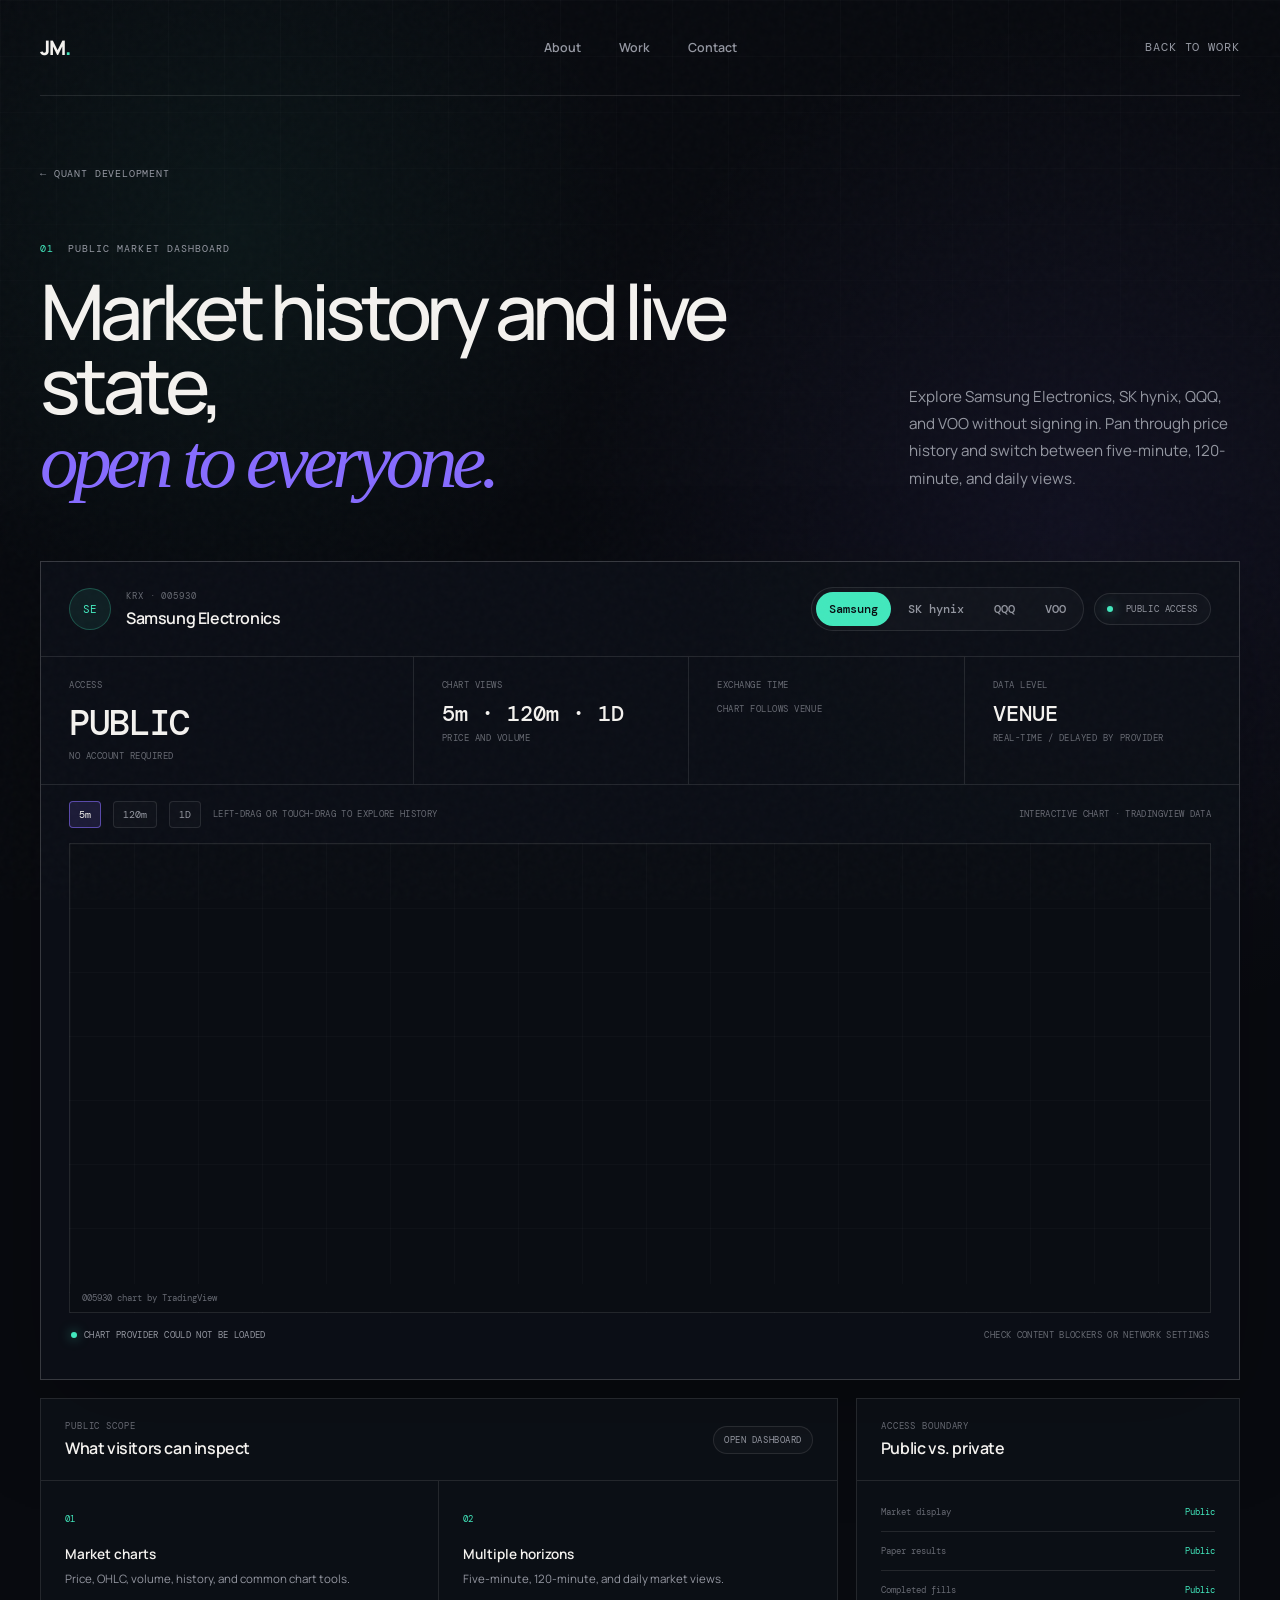
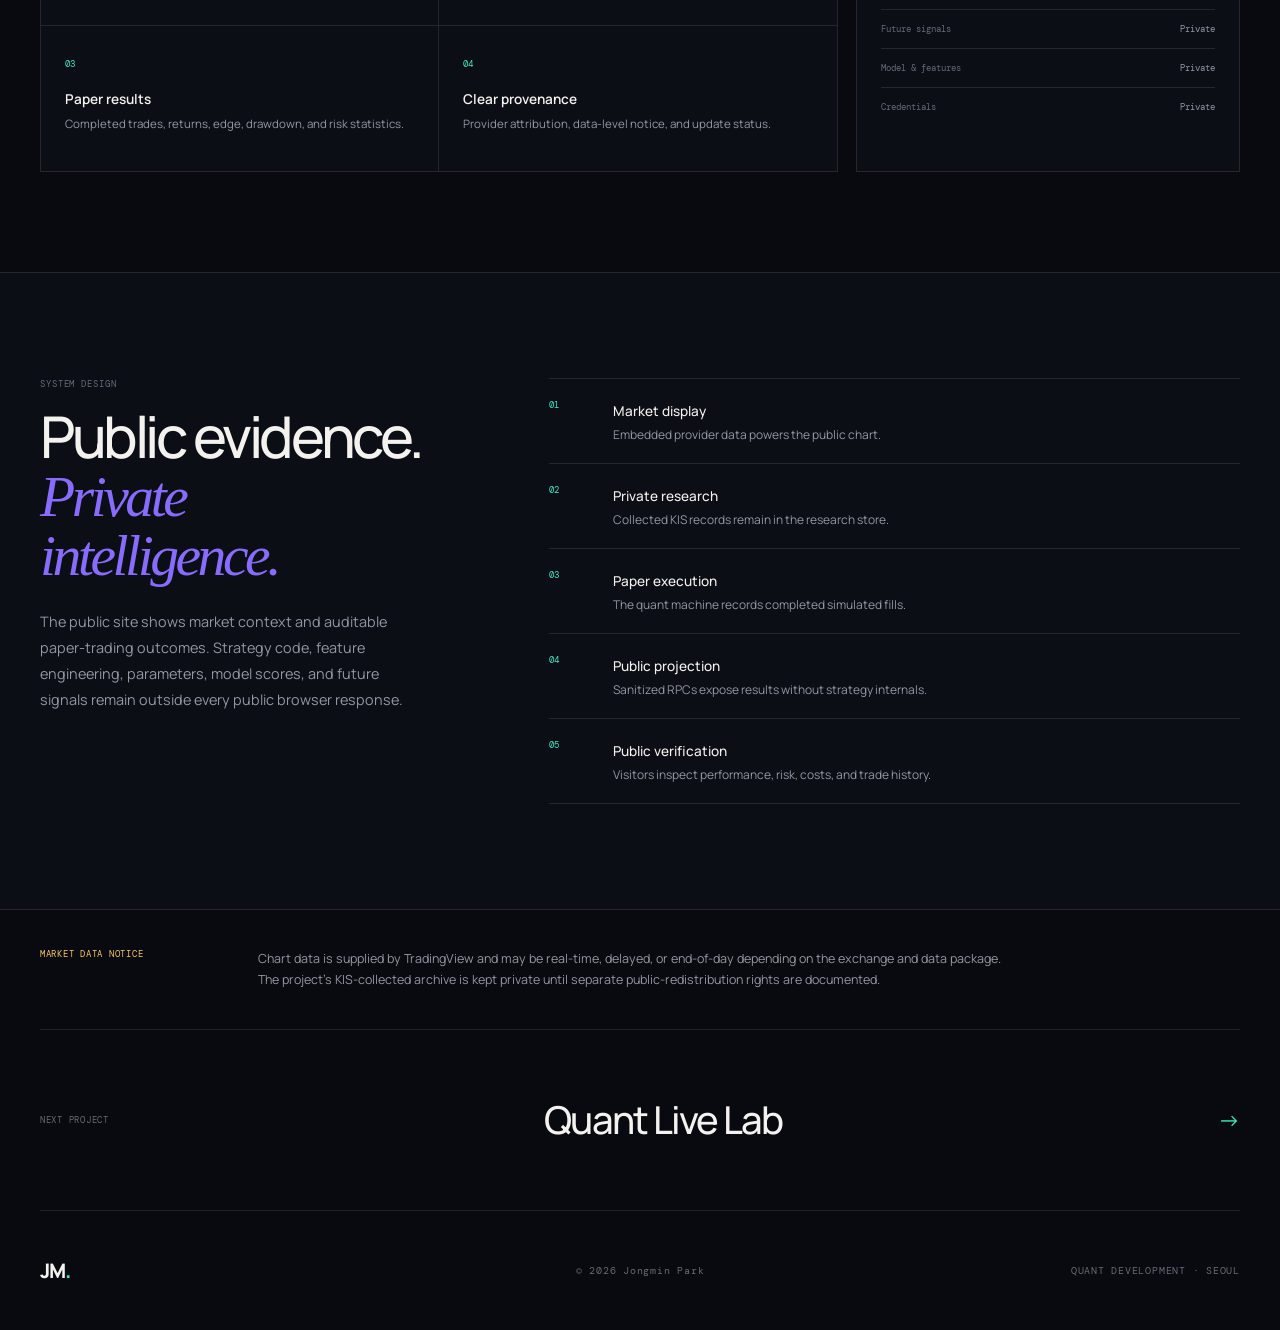
==== commit e45f4fe5: "Public market dashboard and Quant Live Lab" ====
--- a/data-pipeline.html
+++ b/data-pipeline.html
@@ -3,33 +3,25 @@
   <head>
     <meta charset="UTF-8" />
     <meta name="viewport" content="width=device-width, initial-scale=1.0" />
-    <meta
-      name="description"
-      content="A live 5-minute market-data view and paper-trading dashboard by Jongmin Park."
-    />
+    <meta name="description" content="A public interactive market-data view for Samsung Electronics, SK hynix, QQQ, and VOO." />
     <meta name="theme-color" content="#080a0f" />
     <title>Data Pipeline — Jongmin Park</title>
     <link rel="icon" href="favicon.svg" type="image/svg+xml" />
     <link rel="preconnect" href="https://fonts.googleapis.com" />
     <link rel="preconnect" href="https://fonts.gstatic.com" crossorigin />
-    <link
-      href="https://fonts.googleapis.com/css2?family=DM+Mono:wght@300;400;500&family=Manrope:wght@400;500;600;700;800&display=swap"
-      rel="stylesheet"
-    />
+    <link rel="preconnect" href="https://s3.tradingview.com" crossorigin />
+    <link href="https://fonts.googleapis.com/css2?family=DM+Mono:wght@300;400;500&family=Manrope:wght@400;500;600;700;800&display=swap" rel="stylesheet" />
     <link rel="stylesheet" href="style.css" />
     <script src="script.js" defer></script>
-    <script src="pipeline-config.js?v=live-3" defer></script>
-    <script src="pipeline-core.js?v=live-3" defer></script>
-    <script src="data-pipeline-chart.js?v=live-3" defer></script>
+    <script src="pipeline-config.js?v=public-6" defer></script>
+    <script src="data-pipeline-chart.js?v=public-6" defer></script>
   </head>
   <body class="pipeline-page">
     <div class="page-noise" aria-hidden="true"></div>
     <div class="cursor-glow" aria-hidden="true"></div>
 
     <header class="site-header">
-      <a class="wordmark" href="index.html" aria-label="Jongmin Park — home">
-        <span>JM</span><span class="wordmark-dot">.</span>
-      </a>
+      <a class="wordmark" href="index.html" aria-label="Jongmin Park — home"><span>JM</span><span class="wordmark-dot">.</span></a>
       <nav class="site-nav" aria-label="Primary navigation">
         <a href="index.html#about">About</a>
         <a href="index.html#work">Work</a>
@@ -42,126 +34,87 @@
       <section class="pipeline-intro section-shell" aria-labelledby="pipeline-title">
         <div>
           <a class="detail-back reveal" href="index.html#data-pipeline">← Quant Development</a>
-          <p class="pipeline-kicker reveal"><span>01</span> Market data infrastructure</p>
-          <h1 id="pipeline-title" class="reveal">Five-minute market state,<br /><em>kept in motion.</em></h1>
+          <p class="pipeline-kicker reveal"><span>01</span> Public market dashboard</p>
+          <h1 id="pipeline-title" class="reveal">Market history and live state,<br /><em>open to everyone.</em></h1>
         </div>
         <p class="pipeline-lede reveal">
-          KRX executions stream into a five-minute research record while the current
-          candle is refreshed separately for a low-latency operational view.
+          Explore Samsung Electronics, SK hynix, QQQ, and VOO without signing in.
+          Pan through price history and switch between five-minute, 120-minute, and daily views.
         </p>
       </section>
 
-      <section class="pipeline-dashboard section-shell reveal" aria-label="Market dashboard">
+      <section class="pipeline-dashboard section-shell reveal" aria-label="Public market dashboard">
         <div class="pipeline-dashboard-head">
           <div class="pipeline-symbol">
-            <div class="pipeline-symbol-mark" aria-hidden="true">SS</div>
+            <div class="pipeline-symbol-mark" id="pipeline-symbol-mark" aria-hidden="true">SE</div>
             <div>
-              <span class="pipeline-overline" id="pipeline-symbol-overline">DEMO · NOT MARKET DATA</span>
-              <h2 id="pipeline-symbol-name">Synthetic 5-minute preview</h2>
+              <span class="pipeline-overline" id="pipeline-symbol-overline">KRX · 005930</span>
+              <h2 id="pipeline-symbol-name">Samsung Electronics</h2>
             </div>
           </div>
           <div class="pipeline-head-actions">
             <div class="pipeline-symbol-tabs" aria-label="Select instrument">
               <button class="is-active" type="button" data-instrument-id="KRX:005930" aria-pressed="true">Samsung</button>
               <button type="button" data-instrument-id="KRX:000660" aria-pressed="false">SK hynix</button>
+              <button type="button" data-instrument-id="NASDAQ:QQQ" aria-pressed="false">QQQ</button>
+              <button type="button" data-instrument-id="NYSEARCA:VOO" aria-pressed="false">VOO</button>
             </div>
-            <span class="pipeline-mode" id="pipeline-mode"><i></i> Demo stream</span>
-            <button class="pipeline-follow is-active" id="pipeline-follow" type="button" aria-pressed="true">
-              Auto-follow
-            </button>
+            <span class="pipeline-mode is-live" id="pipeline-mode"><i></i> Public access</span>
           </div>
         </div>
 
-        <div class="pipeline-metrics" aria-label="Latest market values">
-          <div class="pipeline-price metric-primary">
-            <span>Last price</span>
-            <strong id="metric-price">—</strong>
-            <small id="metric-change">Waiting for data</small>
-          </div>
-          <div>
-            <span>Session volume</span>
-            <strong id="metric-volume">—</strong>
-            <small>shares</small>
-          </div>
-          <div>
-            <span>5m candle</span>
-            <strong id="metric-time">—</strong>
-            <small>Asia/Seoul</small>
-          </div>
-          <div>
-            <span>Pipeline lag</span>
-            <strong id="metric-lag">—</strong>
-            <small id="metric-lag-label">not measured</small>
-          </div>
+        <div class="pipeline-metrics" aria-label="Chart access information">
+          <div class="metric-primary"><span>Access</span><strong>PUBLIC</strong><small>No account required</small></div>
+          <div><span>Chart views</span><strong>5m · 120m · 1D</strong><small>price and volume</small></div>
+          <div><span>Exchange time</span><strong id="metric-timezone">Asia/Seoul</strong><small>chart follows venue</small></div>
+          <div><span>Data level</span><strong>VENUE</strong><small>real-time / delayed by provider</small></div>
         </div>
 
         <div class="pipeline-chart-panel">
           <div class="pipeline-chart-tools">
             <div class="pipeline-timeframes" aria-label="Chart timeframe">
-              <button type="button" class="is-active" aria-pressed="true">5m</button>
-              <span>Completed bars + live-forming candle</span>
+              <button type="button" class="is-active" data-timeframe="5m" aria-pressed="true">5m</button>
+              <button type="button" data-timeframe="120m" aria-pressed="false">120m</button>
+              <button type="button" data-timeframe="1d" aria-pressed="false">1D</button>
+              <span>Left-drag or touch-drag to explore history</span>
             </div>
-            <div class="pipeline-legend" aria-label="Chart legend">
-              <span><i class="legend-up"></i>Up</span>
-              <span><i class="legend-down"></i>Down</span>
-              <span><i class="legend-buy"></i>Buy</span>
-              <span><i class="legend-sell"></i>Sell</span>
+            <div class="pipeline-legend" aria-label="Market data source"><span>Interactive chart · TradingView data</span></div>
+          </div>
+          <div class="pipeline-canvas-wrap pipeline-widget-wrap">
+            <div id="market-chart-host" class="pipeline-market-chart" aria-label="Interactive public candlestick chart">
+              <p class="pipeline-widget-loading">Loading public market chart…</p>
             </div>
           </div>
-          <div class="pipeline-canvas-wrap" id="pipeline-canvas-wrap">
-            <canvas id="pipeline-chart" aria-label="Five-minute candlestick chart"></canvas>
-            <div class="pipeline-tooltip" id="pipeline-tooltip" role="status" aria-live="polite"></div>
-          </div>
           <div class="pipeline-stream-state" role="status" aria-live="polite">
-            <span><i id="stream-dot"></i><b id="stream-status">Starting demo stream</b></span>
-            <span id="stream-updated">No update yet</span>
+            <span><i id="stream-dot" class="is-live"></i><b id="stream-status">Public chart loading</b></span>
+            <span id="stream-updated">No sign-in required</span>
           </div>
         </div>
       </section>
 
       <section class="pipeline-lower section-shell">
-        <article class="pipeline-paper reveal" aria-labelledby="paper-title">
+        <article class="pipeline-paper reveal" aria-labelledby="public-scope-title">
           <div class="pipeline-section-head">
-            <div>
-              <span class="pipeline-overline">Execution layer</span>
-              <h2 id="paper-title">Paper trades</h2>
-            </div>
-            <span class="pipeline-armed">Signal engine pending</span>
+            <div><span class="pipeline-overline">Public scope</span><h2 id="public-scope-title">What visitors can inspect</h2></div>
+            <span class="pipeline-armed">Open dashboard</span>
           </div>
-          <div class="pipeline-table-wrap">
-            <table class="pipeline-table">
-              <thead>
-                <tr>
-                  <th>Time</th>
-                  <th>Side</th>
-                  <th>Price</th>
-                  <th>Quantity</th>
-                  <th>Strategy</th>
-                </tr>
-              </thead>
-              <tbody id="paper-trades-body">
-                <tr class="pipeline-empty-row">
-                  <td colspan="5">Demo markers are shown on the chart. Live orders remain disabled.</td>
-                </tr>
-              </tbody>
-            </table>
+          <div class="pipeline-access-grid">
+            <div><span>01</span><strong>Market charts</strong><p>Price, OHLC, volume, history, and common chart tools.</p></div>
+            <div><span>02</span><strong>Multiple horizons</strong><p>Five-minute, 120-minute, and daily market views.</p></div>
+            <div><span>03</span><strong>Paper results</strong><p>Completed trades, returns, edge, drawdown, and risk statistics.</p></div>
+            <div><span>04</span><strong>Clear provenance</strong><p>Provider attribution, data-level notice, and update status.</p></div>
           </div>
         </article>
 
         <aside class="pipeline-health reveal" aria-labelledby="health-title">
-          <div class="pipeline-section-head">
-            <div>
-              <span class="pipeline-overline">Data quality</span>
-              <h2 id="health-title">Pipeline health</h2>
-            </div>
-          </div>
+          <div class="pipeline-section-head"><div><span class="pipeline-overline">Access boundary</span><h2 id="health-title">Public vs. private</h2></div></div>
           <dl class="pipeline-health-list">
-            <div><dt>Mode</dt><dd id="health-mode">Demo</dd></div>
-            <div><dt>Chart interval</dt><dd>5 minutes</dd></div>
-            <div><dt>Source</dt><dd>KIS WebSocket</dd></div>
-            <div><dt>Duplicate guard</dt><dd class="health-good">Enabled</dd></div>
-            <div><dt>Incomplete bars</dt><dd class="health-good">Rejected</dd></div>
-            <div><dt>Public live feed</dt><dd id="health-public">Locked</dd></div>
+            <div><dt>Market display</dt><dd class="health-good">Public</dd></div>
+            <div><dt>Paper results</dt><dd class="health-good">Public</dd></div>
+            <div><dt>Completed fills</dt><dd class="health-good">Public</dd></div>
+            <div><dt>Future signals</dt><dd>Private</dd></div>
+            <div><dt>Model &amp; features</dt><dd>Private</dd></div>
+            <div><dt>Credentials</dt><dd>Private</dd></div>
           </dl>
         </aside>
       </section>
@@ -170,34 +123,33 @@
         <div class="section-shell pipeline-system-grid">
           <div class="pipeline-system-copy reveal">
             <span class="pipeline-overline">System design</span>
-            <h2 id="system-title">A short-lived process.<br /><em>A continuous record.</em></h2>
+            <h2 id="system-title">Public evidence.<br /><em>Private intelligence.</em></h2>
             <p>
-              One scheduled job holds the KRX stream through the session. Completed bars
-              enter the research store; a throttled current-candle snapshot powers the
-              chart. The browser can access only deliberately released chart fields.
+              The public site shows market context and auditable paper-trading outcomes.
+              Strategy code, feature engineering, parameters, model scores, and future signals
+              remain outside every public browser response.
             </p>
           </div>
-          <ol class="pipeline-flow reveal" aria-label="Data pipeline flow">
-            <li><span>01</span><div><strong>Schedule</strong><p>Start before the KRX session.</p></div></li>
-            <li><span>02</span><div><strong>Stream</strong><p>Receive executions and order-book changes.</p></div></li>
-            <li><span>03</span><div><strong>Aggregate</strong><p>Build exchange-aligned five-minute state.</p></div></li>
-            <li><span>04</span><div><strong>Store</strong><p>Keep completed bars and private research data.</p></div></li>
-            <li><span>05</span><div><strong>Display</strong><p>Refresh the forming candle every ten seconds.</p></div></li>
+          <ol class="pipeline-flow reveal" aria-label="Public data flow">
+            <li><span>01</span><div><strong>Market display</strong><p>Embedded provider data powers the public chart.</p></div></li>
+            <li><span>02</span><div><strong>Private research</strong><p>Collected KIS records remain in the research store.</p></div></li>
+            <li><span>03</span><div><strong>Paper execution</strong><p>The quant machine records completed simulated fills.</p></div></li>
+            <li><span>04</span><div><strong>Public projection</strong><p>Sanitized RPCs expose results without strategy internals.</p></div></li>
+            <li><span>05</span><div><strong>Public verification</strong><p>Visitors inspect performance, risk, costs, and trade history.</p></div></li>
           </ol>
         </div>
       </section>
 
       <section class="pipeline-notice section-shell reveal" aria-label="Market data notice">
-        <span>Public data notice</span>
-        <p id="pipeline-notice-copy">
-          Public live-market display remains locked until the provider's redistribution
-          permission is documented and the first live collection run passes validation.
+        <span>Market data notice</span>
+        <p>
+          Chart data is supplied by TradingView and may be real-time, delayed, or end-of-day
+          depending on the exchange and data package. The project's KIS-collected archive is
+          kept private until separate public-redistribution rights are documented.
         </p>
       </section>
 
-      <a class="detail-next section-shell" href="testing-machine.html">
-        <span>Next project</span><strong>Testing Machine</strong><i>→</i>
-      </a>
+      <a class="detail-next section-shell" href="testing-machine.html"><span>Next project</span><strong>Quant Live Lab</strong><i>→</i></a>
     </main>
 
     <footer class="site-footer section-shell">
--- a/style.css
+++ b/style.css
@@ -1494,6 +1494,7 @@
 
 .pipeline-symbol-tabs {
   display: inline-flex;
+  flex-wrap: wrap;
   align-items: center;
   gap: 4px;
   padding: 4px;
@@ -1629,17 +1630,32 @@
 }
 
 .pipeline-timeframes {
+  flex-wrap: wrap;
   gap: 12px;
 }
 
 .pipeline-timeframes button {
   padding: 6px 9px;
-  border: 1px solid rgba(135, 108, 255, 0.45);
+  border: 1px solid var(--line);
   border-radius: 4px;
-  background: rgba(135, 108, 255, 0.12);
+  background: rgba(255, 255, 255, 0.02);
+  color: var(--muted);
+  font-family: var(--mono);
+  font-size: 0.6rem;
+  cursor: pointer;
+  transition: border-color 0.18s ease, color 0.18s ease, background 0.18s ease;
+}
+
+.pipeline-timeframes button:hover,
+.pipeline-timeframes button:focus-visible {
   color: var(--ink);
-  font-family: var(--mono);
-  font-size: 0.6rem;
+  border-color: rgba(135, 108, 255, 0.38);
+}
+
+.pipeline-timeframes button.is-active {
+  border-color: rgba(135, 108, 255, 0.58);
+  background: rgba(135, 108, 255, 0.14);
+  color: var(--ink);
 }
 
 .pipeline-timeframes span,
@@ -1690,7 +1706,13 @@
   display: block;
   width: 100%;
   height: 100%;
-  cursor: crosshair;
+  cursor: grab;
+  touch-action: pan-y;
+  user-select: none;
+}
+
+#pipeline-chart.is-dragging {
+  cursor: grabbing;
 }
 
 .pipeline-tooltip {
@@ -1923,3 +1945,409 @@
 @media (prefers-reduced-motion: reduce) {
   .pipeline-stream-state i { animation: none; }
 }
+
+/* Public market dashboard v6 */
+.pipeline-symbol-tabs button:hover,
+.pipeline-symbol-tabs button:focus-visible {
+  color: var(--ink);
+}
+
+.pipeline-symbol-tabs button.is-active {
+  background: var(--mint);
+}
+
+.pipeline-widget-wrap {
+  contain: layout paint;
+}
+
+.pipeline-market-chart,
+.pipeline-market-chart > .tradingview-widget-container {
+  width: 100%;
+  height: 100%;
+}
+
+.pipeline-widget-loading {
+  display: grid;
+  place-items: center;
+  height: 100%;
+  margin: 0;
+  color: var(--muted);
+  font-family: var(--mono);
+  font-size: 0.62rem;
+  letter-spacing: 0.07em;
+  text-transform: uppercase;
+}
+
+.tradingview-widget-copyright {
+  display: flex;
+  align-items: center;
+  height: 28px;
+  padding-inline: 12px;
+  background: #0a0d13;
+  font-family: var(--mono);
+  font-size: 0.54rem;
+}
+
+.tradingview-widget-copyright a {
+  color: var(--subtle);
+}
+
+.tradingview-widget-copyright a:hover {
+  color: var(--mint);
+}
+
+.pipeline-access-grid {
+  display: grid;
+  grid-template-columns: repeat(2, minmax(0, 1fr));
+}
+
+.pipeline-access-grid > div {
+  min-height: 145px;
+  padding: 24px;
+  border-bottom: 1px solid var(--line);
+}
+
+.pipeline-access-grid > div:nth-child(odd) {
+  border-right: 1px solid var(--line);
+}
+
+.pipeline-access-grid > div:nth-last-child(-n + 2) {
+  border-bottom: 0;
+}
+
+.pipeline-access-grid span {
+  color: var(--mint);
+  font-family: var(--mono);
+  font-size: 0.55rem;
+}
+
+.pipeline-access-grid strong {
+  display: block;
+  margin-top: 18px;
+  font-size: 0.85rem;
+  font-weight: 600;
+}
+
+.pipeline-access-grid p {
+  margin: 7px 0 0;
+  color: var(--muted);
+  font-size: 0.72rem;
+  line-height: 1.6;
+}
+
+/* Quant Live Lab v6 */
+.quant-lab-page {
+  background:
+    radial-gradient(circle at 16% 12%, rgba(135, 108, 255, 0.075), transparent 28rem),
+    radial-gradient(circle at 86% 28%, rgba(66, 232, 189, 0.05), transparent 30rem),
+    var(--page);
+}
+
+.quant-lab-dashboard {
+  padding-block: 86px 110px;
+  border-block: 1px solid var(--line);
+  background: #0b0e14;
+}
+
+.quant-lab-toolbar,
+.quant-status-strip,
+.quant-panel-head {
+  display: flex;
+  align-items: center;
+  justify-content: space-between;
+  gap: 24px;
+}
+
+.quant-lab-toolbar {
+  margin-bottom: 24px;
+}
+
+.quant-lab-toolbar h2 {
+  margin: 8px 0 0;
+  font-size: clamp(2.2rem, 4vw, 4rem);
+  font-weight: 500;
+  letter-spacing: -0.06em;
+}
+
+.quant-run-picker {
+  display: grid;
+  gap: 7px;
+  min-width: min(100%, 310px);
+}
+
+.quant-run-picker span {
+  color: var(--subtle);
+  font-family: var(--mono);
+  font-size: 0.54rem;
+  letter-spacing: 0.08em;
+  text-transform: uppercase;
+}
+
+.quant-run-picker select {
+  min-height: 42px;
+  padding: 0 36px 0 13px;
+  border: 1px solid var(--line-strong);
+  border-radius: 4px;
+  background: #10141c;
+  color: var(--ink);
+  font-family: var(--mono);
+  font-size: 0.66rem;
+}
+
+.quant-run-picker select:disabled {
+  color: var(--muted);
+  opacity: 1;
+}
+
+.quant-status-strip {
+  min-height: 48px;
+  padding: 0 16px;
+  border: 1px solid var(--line);
+  background: rgba(255, 255, 255, 0.018);
+  color: var(--subtle);
+  font-family: var(--mono);
+  font-size: 0.56rem;
+  letter-spacing: 0.04em;
+  text-transform: uppercase;
+}
+
+.quant-status-strip b {
+  color: var(--muted);
+  font-weight: 400;
+}
+
+.quant-status-strip i {
+  display: inline-block;
+  width: 6px;
+  height: 6px;
+  margin-right: 8px;
+  border-radius: 50%;
+  background: #f5c86b;
+  box-shadow: 0 0 12px rgba(245, 200, 107, 0.5);
+}
+
+.quant-status-strip i.is-live {
+  background: var(--mint);
+  box-shadow: 0 0 12px rgba(66, 232, 189, 0.65);
+}
+
+.quant-status-strip i.is-error {
+  background: #ff7187;
+  box-shadow: 0 0 12px rgba(255, 113, 135, 0.5);
+}
+
+.quant-metric-grid {
+  display: grid;
+  grid-template-columns: repeat(4, minmax(0, 1fr));
+  margin-top: 18px;
+  border: 1px solid var(--line);
+  background: rgba(14, 17, 24, 0.9);
+}
+
+.quant-metric-grid article {
+  min-width: 0;
+  min-height: 132px;
+  padding: 22px;
+  border-right: 1px solid var(--line);
+  border-bottom: 1px solid var(--line);
+}
+
+.quant-metric-grid article:nth-child(4n) {
+  border-right: 0;
+}
+
+.quant-metric-grid article:nth-last-child(-n + 4) {
+  border-bottom: 0;
+}
+
+.quant-metric-grid span,
+.quant-metric-grid small {
+  display: block;
+  color: var(--subtle);
+  font-family: var(--mono);
+  font-size: 0.53rem;
+  letter-spacing: 0.06em;
+  text-transform: uppercase;
+}
+
+.quant-metric-grid strong {
+  display: block;
+  overflow: hidden;
+  margin: 16px 0 8px;
+  color: var(--ink);
+  font-family: var(--mono);
+  font-size: clamp(1.15rem, 2.5vw, 1.7rem);
+  font-weight: 500;
+  text-overflow: ellipsis;
+  white-space: nowrap;
+}
+
+.quant-grid-main {
+  display: grid;
+  grid-template-columns: minmax(0, 1.45fr) minmax(290px, 0.55fr);
+  gap: 18px;
+  margin-top: 18px;
+}
+
+.quant-panel {
+  overflow: hidden;
+  border: 1px solid var(--line);
+  background: rgba(14, 17, 24, 0.9);
+}
+
+.quant-panel-head {
+  min-height: 78px;
+  padding: 18px 22px;
+  border-bottom: 1px solid var(--line);
+}
+
+.quant-panel-head h3 {
+  margin: 6px 0 0;
+  font-size: 0.95rem;
+  font-weight: 600;
+}
+
+.quant-chart-legend {
+  display: flex;
+  gap: 14px;
+  color: var(--subtle);
+  font-family: var(--mono);
+  font-size: 0.52rem;
+  text-transform: uppercase;
+}
+
+.quant-chart-legend i {
+  display: inline-block;
+  width: 14px;
+  height: 2px;
+  margin: 0 6px 3px 0;
+}
+
+.quant-chart-legend .is-portfolio { background: var(--mint); }
+.quant-chart-legend .is-benchmark { background: var(--muted); }
+
+.quant-equity-wrap {
+  position: relative;
+  height: 390px;
+  min-height: 390px;
+}
+
+#quant-equity-chart {
+  display: block;
+  width: 100%;
+  height: 100%;
+}
+
+.quant-empty-copy {
+  position: absolute;
+  top: 50%;
+  left: 50%;
+  width: calc(100% - 40px);
+  margin: 0;
+  color: var(--subtle);
+  font-family: var(--mono);
+  font-size: 0.58rem;
+  text-align: center;
+  text-transform: uppercase;
+  transform: translate(-50%, -50%);
+}
+
+.quant-stat-list {
+  margin: 0;
+  padding: 10px 22px;
+}
+
+.quant-stat-list div {
+  display: flex;
+  justify-content: space-between;
+  gap: 20px;
+  padding: 14px 0;
+  border-bottom: 1px solid var(--line);
+}
+
+.quant-stat-list div:last-child { border-bottom: 0; }
+
+.quant-stat-list dt,
+.quant-stat-list dd {
+  margin: 0;
+  font-family: var(--mono);
+  font-size: 0.57rem;
+}
+
+.quant-stat-list dt { color: var(--subtle); }
+.quant-stat-list dd { color: var(--muted); text-align: right; }
+
+.quant-grid-tables {
+  grid-template-columns: minmax(0, 0.82fr) minmax(0, 1.18fr);
+}
+
+.quant-table th,
+.quant-table td {
+  padding: 14px 16px;
+}
+
+.quant-disclosure {
+  margin-top: 0;
+}
+
+.quant-private-boundary {
+  display: grid;
+  grid-template-columns: minmax(250px, 0.65fr) minmax(0, 1.35fr);
+  gap: 10%;
+  padding-block: 84px;
+  border-bottom: 1px solid var(--line);
+}
+
+.quant-private-boundary h2 {
+  margin: 12px 0 0;
+  font-size: clamp(2rem, 4vw, 3.7rem);
+  font-weight: 500;
+  line-height: 1;
+  letter-spacing: -0.06em;
+}
+
+.quant-private-boundary ul {
+  margin: 0;
+  padding: 0;
+  list-style: none;
+  border-top: 1px solid var(--line);
+}
+
+.quant-private-boundary li {
+  padding: 17px 0;
+  border-bottom: 1px solid var(--line);
+  color: var(--muted);
+  font-size: 0.78rem;
+}
+
+@media (max-width: 1000px) {
+  .quant-metric-grid { grid-template-columns: repeat(2, minmax(0, 1fr)); }
+  .quant-metric-grid article:nth-child(2n) { border-right: 0; }
+  .quant-metric-grid article:nth-child(4n) { border-right: 0; }
+  .quant-metric-grid article:nth-last-child(-n + 4) { border-bottom: 1px solid var(--line); }
+  .quant-metric-grid article:nth-last-child(-n + 2) { border-bottom: 0; }
+  .quant-grid-main,
+  .quant-grid-tables { grid-template-columns: 1fr; }
+}
+
+@media (max-width: 720px) {
+  .pipeline-access-grid { grid-template-columns: 1fr; }
+  .pipeline-access-grid > div:nth-child(odd) { border-right: 0; }
+  .pipeline-access-grid > div:nth-last-child(-n + 2) { border-bottom: 1px solid var(--line); }
+  .pipeline-access-grid > div:last-child { border-bottom: 0; }
+  .quant-lab-dashboard { padding-block: 68px 82px; }
+  .quant-lab-toolbar { align-items: flex-start; flex-direction: column; }
+  .quant-run-picker { width: 100%; }
+  .quant-status-strip { align-items: flex-start; flex-direction: column; justify-content: center; gap: 6px; min-height: 64px; }
+  .quant-equity-wrap { height: 330px; min-height: 330px; }
+  .quant-private-boundary { grid-template-columns: 1fr; gap: 48px; padding-block: 70px; }
+}
+
+@media (max-width: 470px) {
+  .quant-metric-grid { grid-template-columns: 1fr; }
+  .quant-metric-grid article,
+  .quant-metric-grid article:nth-child(2n),
+  .quant-metric-grid article:nth-last-child(-n + 2) { border-right: 0; border-bottom: 1px solid var(--line); }
+  .quant-metric-grid article:last-child { border-bottom: 0; }
+  .quant-panel-head { align-items: flex-start; flex-direction: column; }
+}
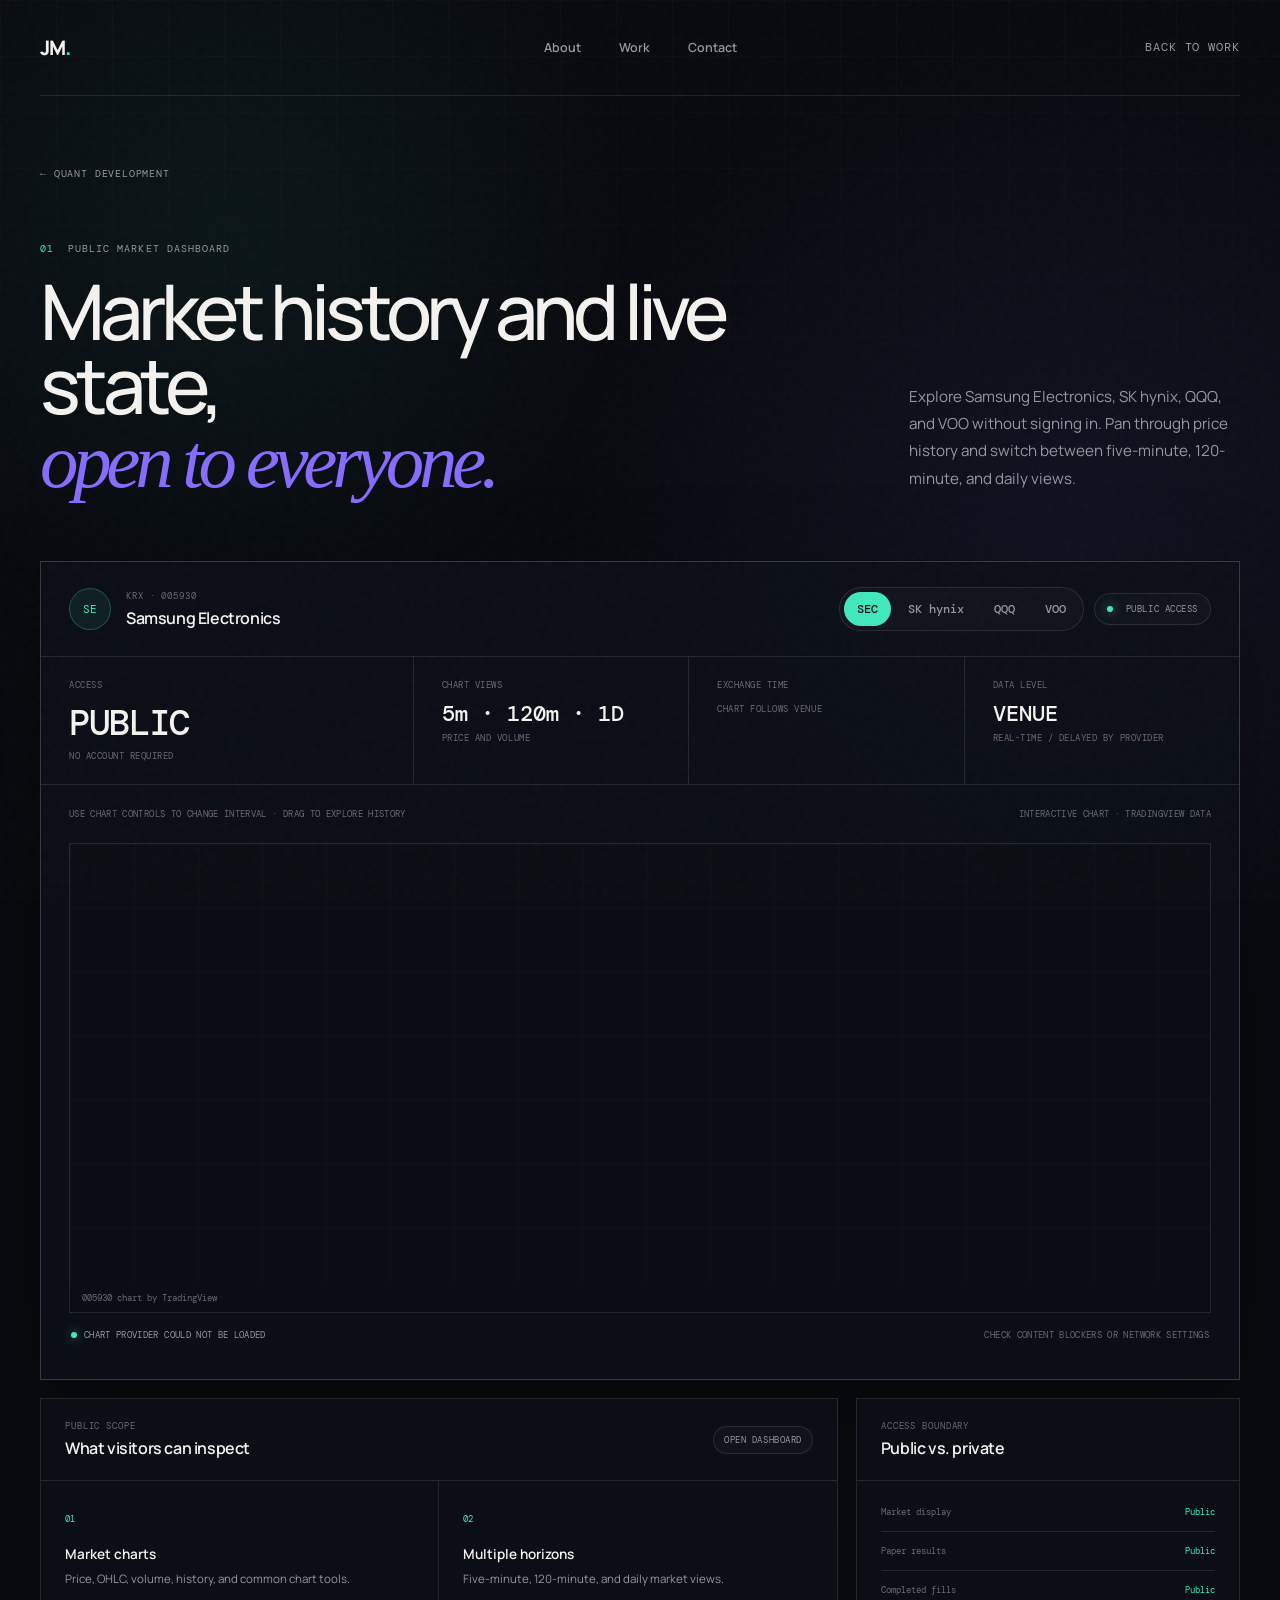
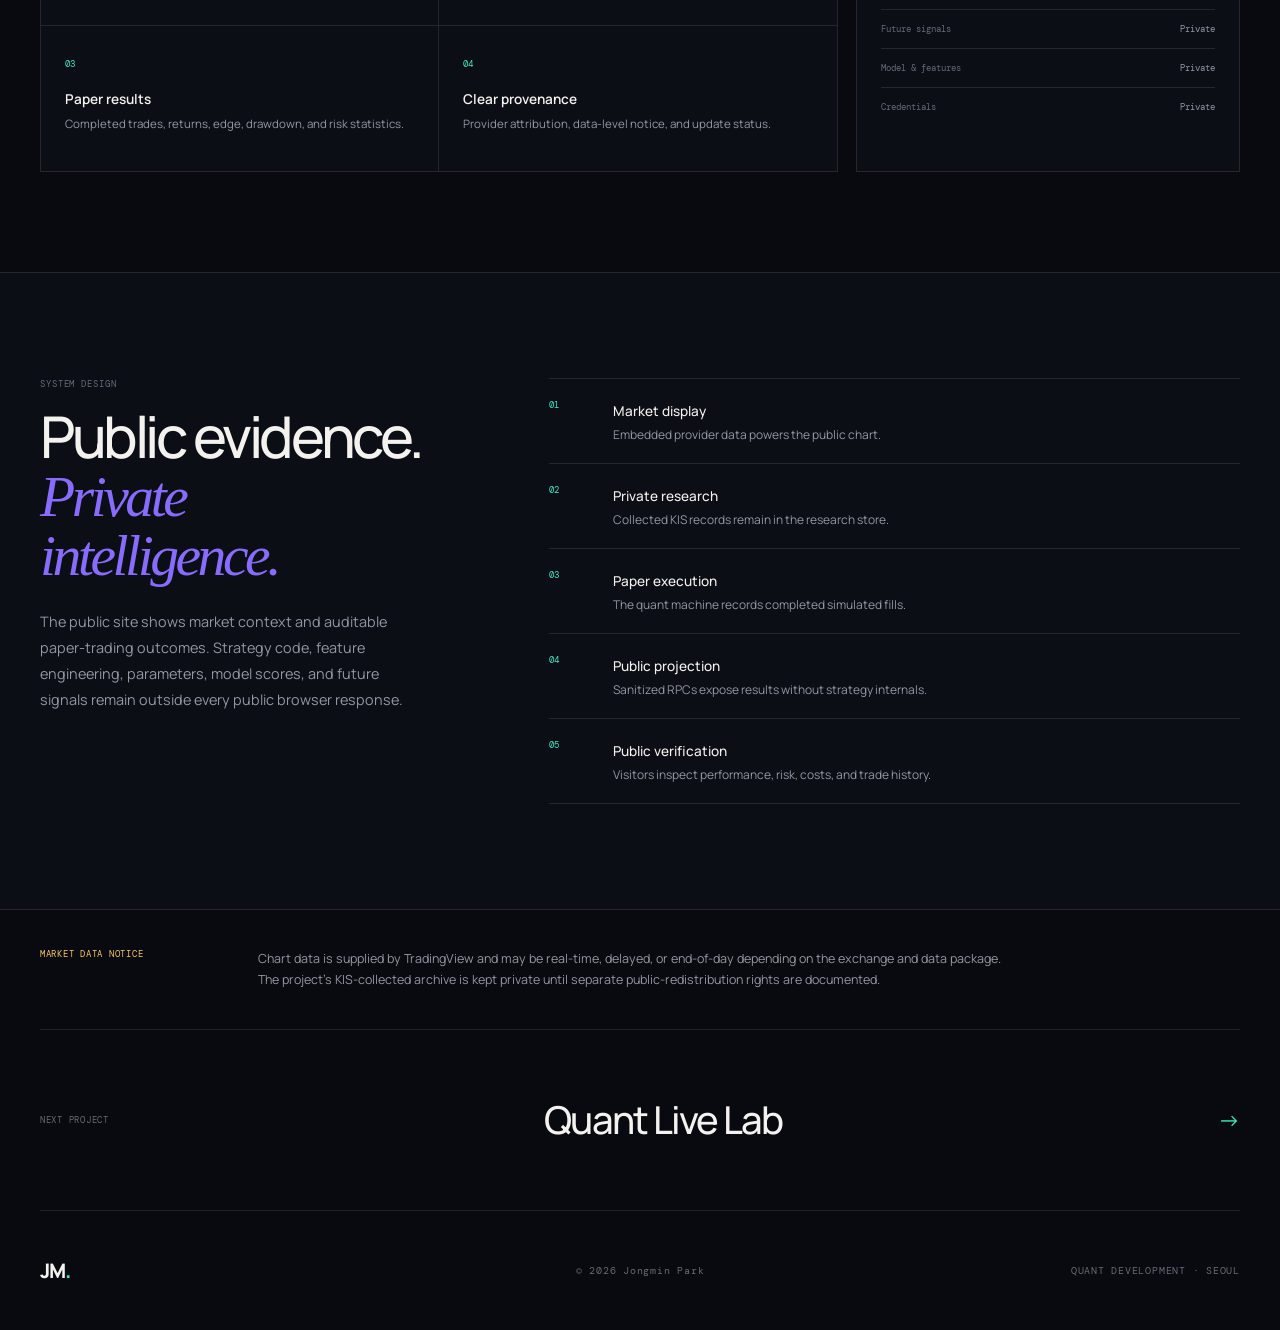
==== commit 72566f5f: "Add files via upload" ====
--- a/data-pipeline.html
+++ b/data-pipeline.html
@@ -14,7 +14,7 @@
     <link rel="stylesheet" href="style.css" />
     <script src="script.js" defer></script>
     <script src="pipeline-config.js?v=public-6" defer></script>
-    <script src="data-pipeline-chart.js?v=public-6" defer></script>
+    <script src="data-pipeline-chart.js?v=public-6-2" defer></script>
   </head>
   <body class="pipeline-page">
     <div class="page-noise" aria-hidden="true"></div>
@@ -43,7 +43,7 @@
         </p>
       </section>
 
-      <section class="pipeline-dashboard section-shell reveal" aria-label="Public market dashboard">
+      <section id="market-dashboard" class="pipeline-dashboard section-shell reveal" aria-label="Public market dashboard">
         <div class="pipeline-dashboard-head">
           <div class="pipeline-symbol">
             <div class="pipeline-symbol-mark" id="pipeline-symbol-mark" aria-hidden="true">SE</div>
@@ -53,12 +53,12 @@
             </div>
           </div>
           <div class="pipeline-head-actions">
-            <div class="pipeline-symbol-tabs" aria-label="Select instrument">
-              <button class="is-active" type="button" data-instrument-id="KRX:005930" aria-pressed="true">Samsung</button>
-              <button type="button" data-instrument-id="KRX:000660" aria-pressed="false">SK hynix</button>
-              <button type="button" data-instrument-id="NASDAQ:QQQ" aria-pressed="false">QQQ</button>
-              <button type="button" data-instrument-id="NYSEARCA:VOO" aria-pressed="false">VOO</button>
-            </div>
+            <form class="pipeline-symbol-tabs" action="data-pipeline.html#market-dashboard" method="get" aria-label="Select instrument">
+              <button class="is-active" type="submit" name="instrument" value="KRX:005930" data-instrument-id="KRX:005930" aria-pressed="true">SEC</button>
+              <button type="submit" name="instrument" value="KRX:000660" data-instrument-id="KRX:000660" aria-pressed="false">SK hynix</button>
+              <button type="submit" name="instrument" value="NASDAQ:QQQ" data-instrument-id="NASDAQ:QQQ" aria-pressed="false">QQQ</button>
+              <button type="submit" name="instrument" value="NYSEARCA:VOO" data-instrument-id="NYSEARCA:VOO" aria-pressed="false">VOO</button>
+            </form>
             <span class="pipeline-mode is-live" id="pipeline-mode"><i></i> Public access</span>
           </div>
         </div>
@@ -72,11 +72,8 @@
 
         <div class="pipeline-chart-panel">
           <div class="pipeline-chart-tools">
-            <div class="pipeline-timeframes" aria-label="Chart timeframe">
-              <button type="button" class="is-active" data-timeframe="5m" aria-pressed="true">5m</button>
-              <button type="button" data-timeframe="120m" aria-pressed="false">120m</button>
-              <button type="button" data-timeframe="1d" aria-pressed="false">1D</button>
-              <span>Left-drag or touch-drag to explore history</span>
+            <div class="pipeline-timeframes" aria-label="Chart guidance">
+              <span>Use chart controls to change interval · drag to explore history</span>
             </div>
             <div class="pipeline-legend" aria-label="Market data source"><span>Interactive chart · TradingView data</span></div>
           </div>
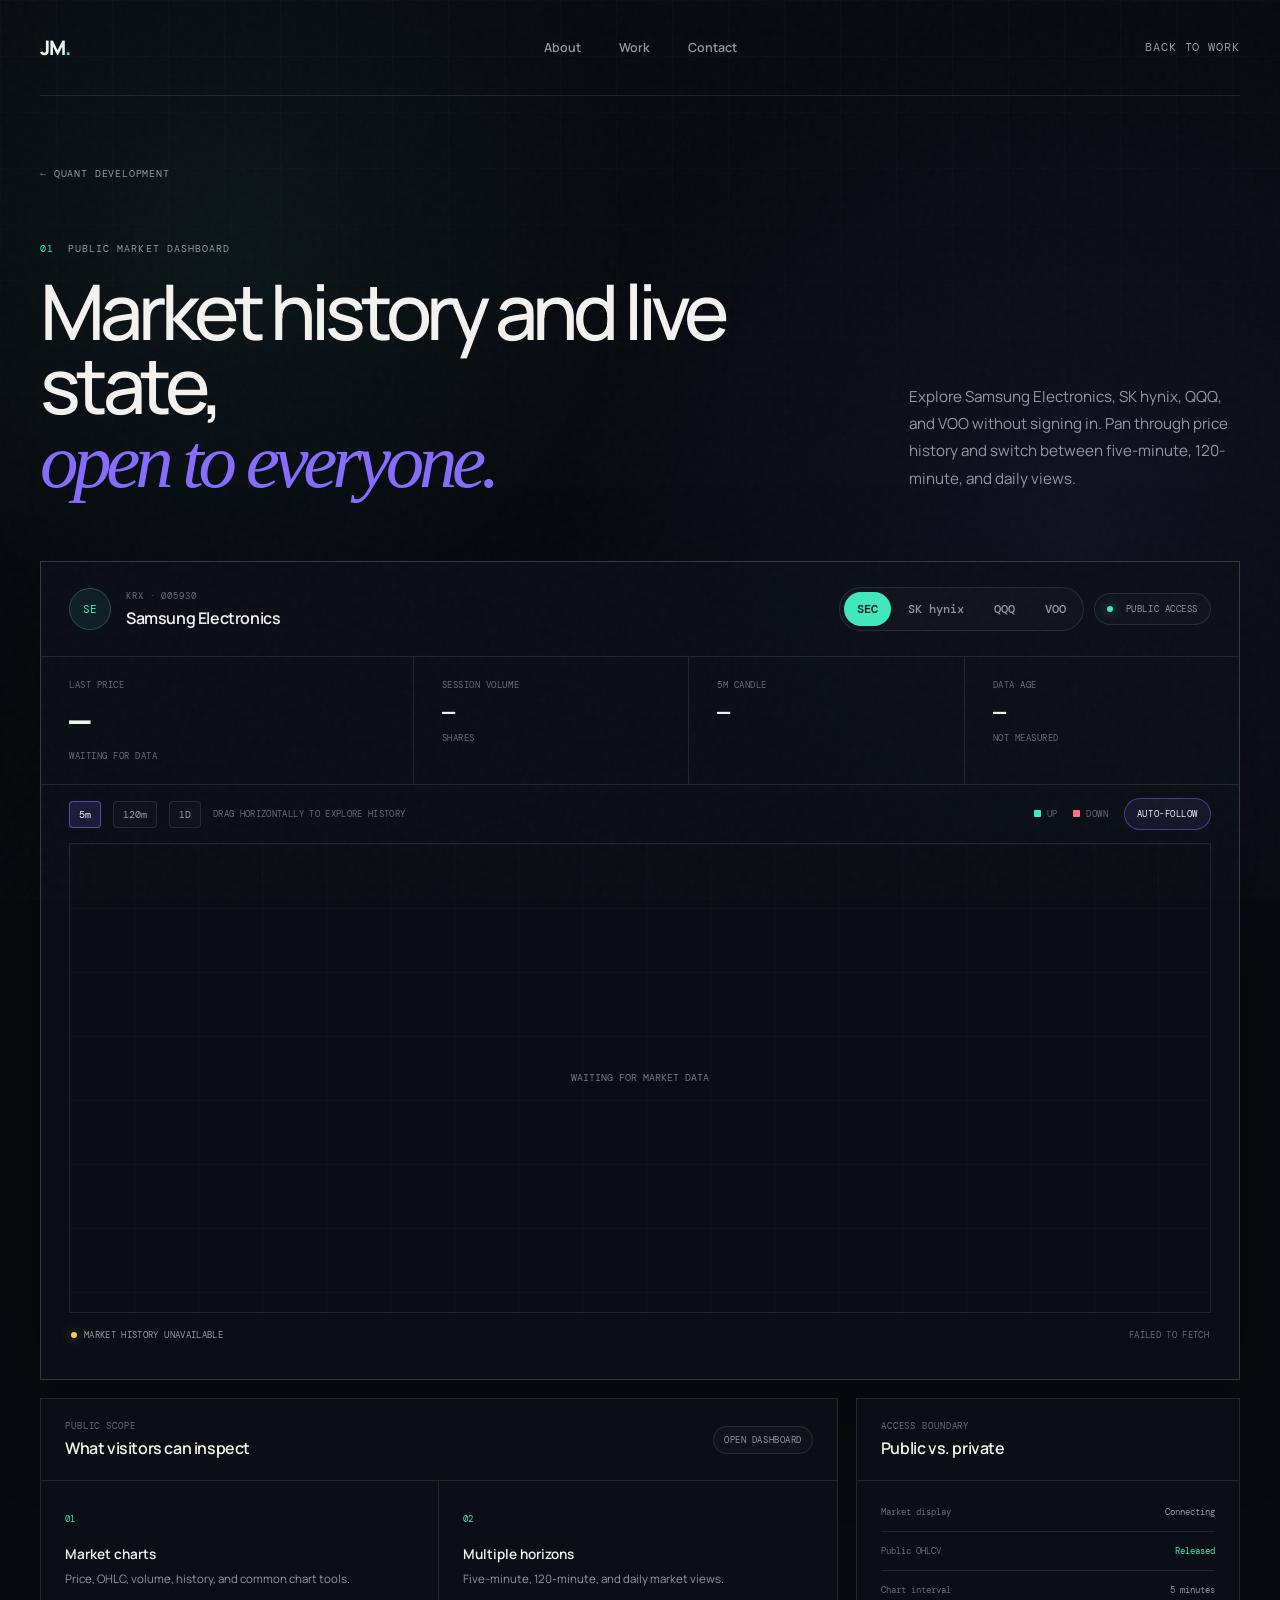
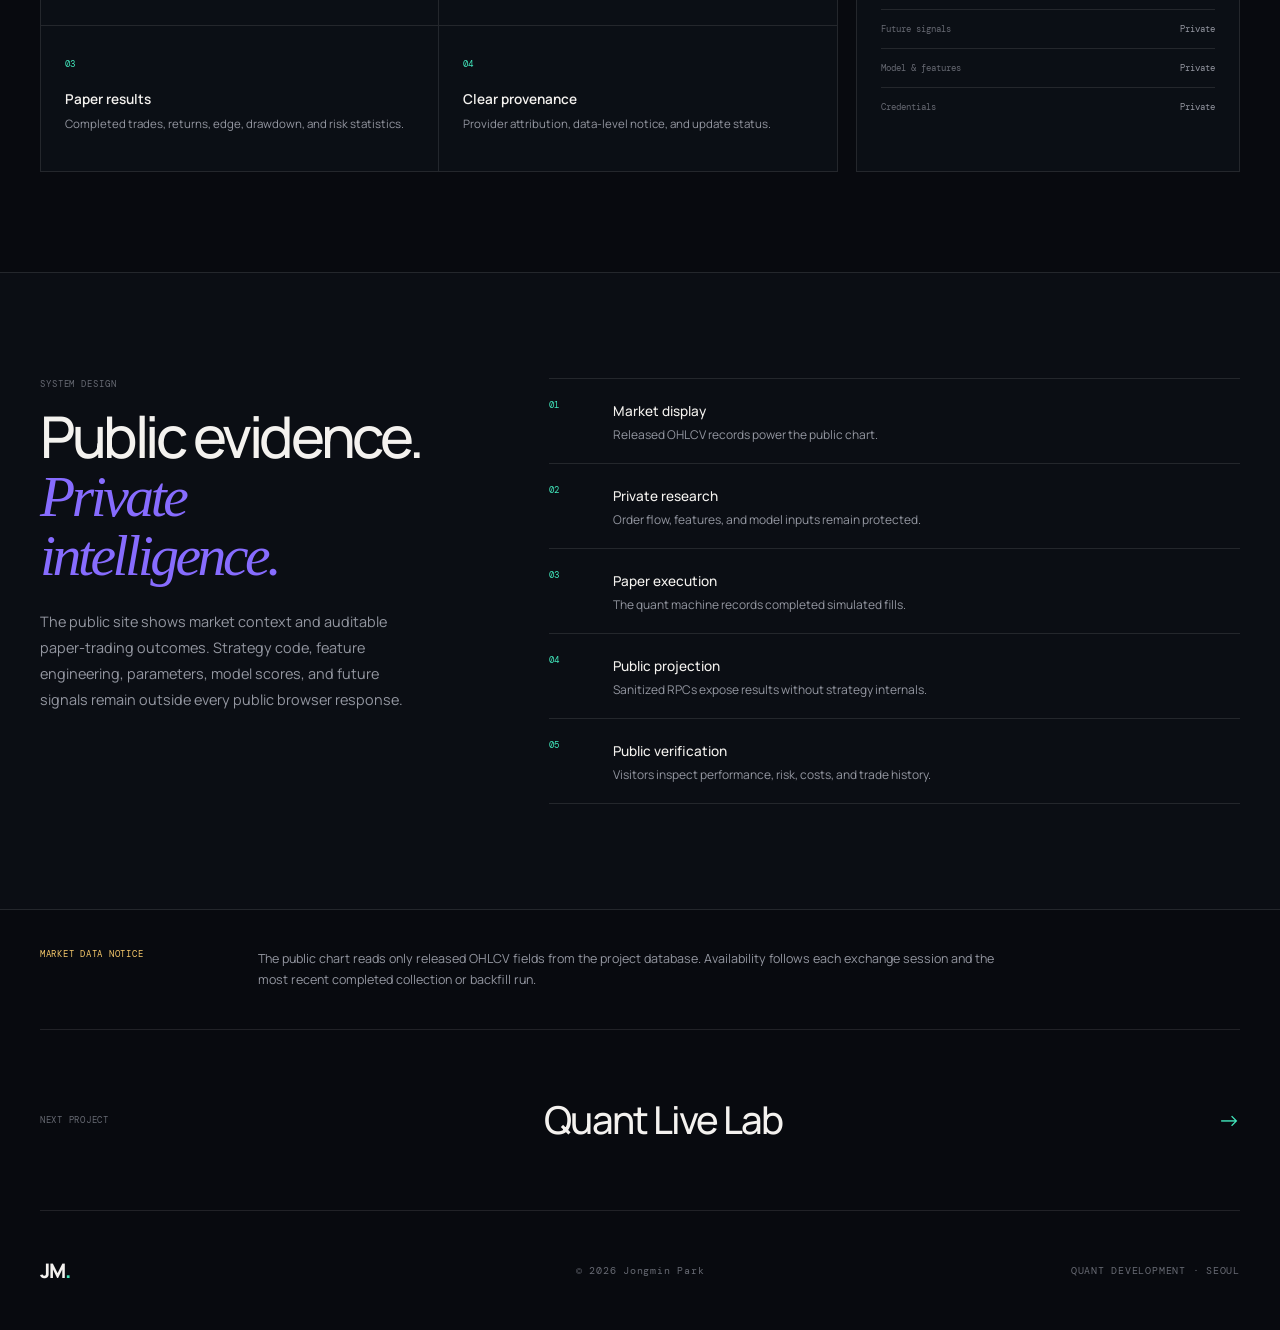
==== commit 8bdc31b6: "Replace chart widget and add white mode" ====
--- a/data-pipeline.html
+++ b/data-pipeline.html
@@ -9,12 +9,13 @@
     <link rel="icon" href="favicon.svg" type="image/svg+xml" />
     <link rel="preconnect" href="https://fonts.googleapis.com" />
     <link rel="preconnect" href="https://fonts.gstatic.com" crossorigin />
-    <link rel="preconnect" href="https://s3.tradingview.com" crossorigin />
+    <script src="theme-init.js?v=theme-1"></script>
     <link href="https://fonts.googleapis.com/css2?family=DM+Mono:wght@300;400;500&family=Manrope:wght@400;500;600;700;800&display=swap" rel="stylesheet" />
-    <link rel="stylesheet" href="style.css" />
-    <script src="script.js" defer></script>
+    <link rel="stylesheet" href="style.css?v=public-7" />
+    <script src="script.js?v=public-7" defer></script>
     <script src="pipeline-config.js?v=public-6" defer></script>
-    <script src="data-pipeline-chart.js?v=public-6-2" defer></script>
+    <script src="pipeline-core.js?v=public-7" defer></script>
+    <script src="data-pipeline-chart.js?v=public-7" defer></script>
   </head>
   <body class="pipeline-page">
     <div class="page-noise" aria-hidden="true"></div>
@@ -53,37 +54,43 @@
             </div>
           </div>
           <div class="pipeline-head-actions">
-            <form class="pipeline-symbol-tabs" action="data-pipeline.html#market-dashboard" method="get" aria-label="Select instrument">
-              <button class="is-active" type="submit" name="instrument" value="KRX:005930" data-instrument-id="KRX:005930" aria-pressed="true">SEC</button>
-              <button type="submit" name="instrument" value="KRX:000660" data-instrument-id="KRX:000660" aria-pressed="false">SK hynix</button>
-              <button type="submit" name="instrument" value="NASDAQ:QQQ" data-instrument-id="NASDAQ:QQQ" aria-pressed="false">QQQ</button>
-              <button type="submit" name="instrument" value="NYSEARCA:VOO" data-instrument-id="NYSEARCA:VOO" aria-pressed="false">VOO</button>
-            </form>
+            <div class="pipeline-symbol-tabs" aria-label="Select instrument">
+              <button class="is-active" type="button" data-instrument-id="KRX:005930" aria-pressed="true">SEC</button>
+              <button type="button" data-instrument-id="KRX:000660" aria-pressed="false">SK hynix</button>
+              <button type="button" data-instrument-id="NASDAQ:QQQ" aria-pressed="false">QQQ</button>
+              <button type="button" data-instrument-id="NYSEARCA:VOO" aria-pressed="false">VOO</button>
+            </div>
             <span class="pipeline-mode is-live" id="pipeline-mode"><i></i> Public access</span>
           </div>
         </div>
 
-        <div class="pipeline-metrics" aria-label="Chart access information">
-          <div class="metric-primary"><span>Access</span><strong>PUBLIC</strong><small>No account required</small></div>
-          <div><span>Chart views</span><strong>5m · 120m · 1D</strong><small>price and volume</small></div>
-          <div><span>Exchange time</span><strong id="metric-timezone">Asia/Seoul</strong><small>chart follows venue</small></div>
-          <div><span>Data level</span><strong>VENUE</strong><small>real-time / delayed by provider</small></div>
+        <div class="pipeline-metrics" aria-label="Latest market values">
+          <div class="metric-primary"><span>Last price</span><strong id="metric-price">—</strong><small id="metric-change">Waiting for data</small></div>
+          <div><span>Session volume</span><strong id="metric-volume">—</strong><small>shares</small></div>
+          <div><span id="metric-candle-label">5m candle</span><strong id="metric-time">—</strong><small id="metric-timezone">Asia/Seoul</small></div>
+          <div><span>Data age</span><strong id="metric-lag">—</strong><small id="metric-lag-label">not measured</small></div>
         </div>
 
         <div class="pipeline-chart-panel">
           <div class="pipeline-chart-tools">
-            <div class="pipeline-timeframes" aria-label="Chart guidance">
-              <span>Use chart controls to change interval · drag to explore history</span>
+            <div class="pipeline-timeframes" aria-label="Chart timeframe">
+              <button type="button" class="is-active" data-timeframe="5m" aria-pressed="true">5m</button>
+              <button type="button" data-timeframe="120m" aria-pressed="false">120m</button>
+              <button type="button" data-timeframe="1d" aria-pressed="false">1D</button>
+              <span id="pipeline-timeframe-note">Drag horizontally to explore history</span>
             </div>
-            <div class="pipeline-legend" aria-label="Market data source"><span>Interactive chart · TradingView data</span></div>
-          </div>
-          <div class="pipeline-canvas-wrap pipeline-widget-wrap">
-            <div id="market-chart-host" class="pipeline-market-chart" aria-label="Interactive public candlestick chart">
-              <p class="pipeline-widget-loading">Loading public market chart…</p>
+            <div class="pipeline-legend" aria-label="Chart legend">
+              <span><i class="legend-up"></i>Up</span>
+              <span><i class="legend-down"></i>Down</span>
+              <button class="pipeline-follow is-active" id="pipeline-follow" type="button" aria-pressed="true">Auto-follow</button>
             </div>
           </div>
+          <div class="pipeline-canvas-wrap" id="pipeline-canvas-wrap">
+            <canvas id="pipeline-chart" aria-label="Interactive public candlestick chart"></canvas>
+            <div class="pipeline-tooltip" id="pipeline-tooltip" role="status" aria-live="polite"></div>
+          </div>
           <div class="pipeline-stream-state" role="status" aria-live="polite">
-            <span><i id="stream-dot" class="is-live"></i><b id="stream-status">Public chart loading</b></span>
+            <span><i id="stream-dot"></i><b id="stream-status">Connecting to public market data</b></span>
             <span id="stream-updated">No sign-in required</span>
           </div>
         </div>
@@ -106,9 +113,9 @@
         <aside class="pipeline-health reveal" aria-labelledby="health-title">
           <div class="pipeline-section-head"><div><span class="pipeline-overline">Access boundary</span><h2 id="health-title">Public vs. private</h2></div></div>
           <dl class="pipeline-health-list">
-            <div><dt>Market display</dt><dd class="health-good">Public</dd></div>
-            <div><dt>Paper results</dt><dd class="health-good">Public</dd></div>
-            <div><dt>Completed fills</dt><dd class="health-good">Public</dd></div>
+            <div><dt>Market display</dt><dd id="health-mode">Connecting</dd></div>
+            <div><dt>Public OHLCV</dt><dd id="health-public" class="health-good">Released</dd></div>
+            <div><dt>Chart interval</dt><dd id="health-interval">5 minutes</dd></div>
             <div><dt>Future signals</dt><dd>Private</dd></div>
             <div><dt>Model &amp; features</dt><dd>Private</dd></div>
             <div><dt>Credentials</dt><dd>Private</dd></div>
@@ -128,8 +135,8 @@
             </p>
           </div>
           <ol class="pipeline-flow reveal" aria-label="Public data flow">
-            <li><span>01</span><div><strong>Market display</strong><p>Embedded provider data powers the public chart.</p></div></li>
-            <li><span>02</span><div><strong>Private research</strong><p>Collected KIS records remain in the research store.</p></div></li>
+            <li><span>01</span><div><strong>Market display</strong><p>Released OHLCV records power the public chart.</p></div></li>
+            <li><span>02</span><div><strong>Private research</strong><p>Order flow, features, and model inputs remain protected.</p></div></li>
             <li><span>03</span><div><strong>Paper execution</strong><p>The quant machine records completed simulated fills.</p></div></li>
             <li><span>04</span><div><strong>Public projection</strong><p>Sanitized RPCs expose results without strategy internals.</p></div></li>
             <li><span>05</span><div><strong>Public verification</strong><p>Visitors inspect performance, risk, costs, and trade history.</p></div></li>
@@ -139,10 +146,9 @@
 
       <section class="pipeline-notice section-shell reveal" aria-label="Market data notice">
         <span>Market data notice</span>
-        <p>
-          Chart data is supplied by TradingView and may be real-time, delayed, or end-of-day
-          depending on the exchange and data package. The project's KIS-collected archive is
-          kept private until separate public-redistribution rights are documented.
+        <p id="pipeline-notice-copy">
+          The public chart reads only released OHLCV fields from the project database. Availability
+          follows each exchange session and the most recent completed collection or backfill run.
         </p>
       </section>
 
--- a/style.css
+++ b/style.css
@@ -10,6 +10,13 @@
   --line-strong: rgba(255, 255, 255, 0.18);
   --violet: #876cff;
   --mint: #42e8bd;
+  --accent: #42e8bd;
+  --paper: #f4f2ef;
+  --chart-muted: rgba(148, 151, 161, 0.78);
+  --chart-grid: rgba(255, 255, 255, 0.065);
+  --chart-up: #42e8bd;
+  --chart-down: #ff7187;
+  --chart-crosshair: rgba(255, 255, 255, 0.24);
   --mono: "DM Mono", "SFMono-Regular", Consolas, monospace;
   --sans: "Manrope", Inter, system-ui, sans-serif;
   --max-width: 1240px;
@@ -2351,3 +2358,155 @@
   .quant-metric-grid article:last-child { border-bottom: 0; }
   .quant-panel-head { align-items: flex-start; flex-direction: column; }
 }
+
+/* Persistent site theme control */
+.theme-control {
+  display: flex;
+  justify-content: flex-end;
+  padding-block: 22px;
+  border-top: 1px solid var(--line);
+}
+
+.theme-control label {
+  display: inline-flex;
+  align-items: center;
+  gap: 12px;
+  min-height: 44px;
+  cursor: pointer;
+}
+
+.theme-control input {
+  width: 18px;
+  height: 18px;
+  margin: 0;
+  accent-color: var(--violet);
+  cursor: pointer;
+}
+
+.theme-control span,
+.theme-control strong,
+.theme-control small {
+  display: block;
+}
+
+.theme-control strong {
+  color: var(--ink);
+  font-family: var(--mono);
+  font-size: 0.68rem;
+  font-weight: 500;
+  letter-spacing: 0.06em;
+  text-transform: uppercase;
+}
+
+.theme-control small {
+  margin-top: 3px;
+  color: var(--subtle);
+  font-size: 0.64rem;
+}
+
+:root[data-theme="light"] {
+  color-scheme: light;
+  --ink: #161a22;
+  --muted: #586171;
+  --subtle: #7a8494;
+  --page: #f5f7fb;
+  --panel: #ffffff;
+  --panel-2: #edf1f7;
+  --line: rgba(20, 28, 42, 0.11);
+  --line-strong: rgba(20, 28, 42, 0.2);
+  --violet: #6549dc;
+  --mint: #008f6c;
+  --accent: #32d5aa;
+  --paper: #161a22;
+  --chart-muted: rgba(77, 87, 104, 0.8);
+  --chart-grid: rgba(20, 28, 42, 0.09);
+  --chart-up: #008f6c;
+  --chart-down: #dc3f58;
+  --chart-crosshair: rgba(20, 28, 42, 0.3);
+}
+
+:root[data-theme="light"] body {
+  background:
+    radial-gradient(circle at 80% 15%, rgba(101, 73, 220, 0.08), transparent 28rem),
+    var(--page);
+}
+
+:root[data-theme="light"] body::before {
+  background-image:
+    linear-gradient(rgba(20, 28, 42, 0.035) 1px, transparent 1px),
+    linear-gradient(90deg, rgba(20, 28, 42, 0.035) 1px, transparent 1px);
+}
+
+:root[data-theme="light"] .page-noise { opacity: 0.012; }
+:root[data-theme="light"] .cursor-glow { background: rgba(101, 73, 220, 0.08); }
+:root[data-theme="light"] .button-primary { color: #ffffff; }
+:root[data-theme="light"] .button-quiet:hover { border-color: rgba(20, 28, 42, 0.38); }
+:root[data-theme="light"] .orbit { border-color: rgba(20, 28, 42, 0.08); }
+:root[data-theme="light"] .signal-card {
+  background: rgba(255, 255, 255, 0.9);
+  box-shadow: 0 32px 80px rgba(28, 37, 54, 0.13);
+}
+:root[data-theme="light"] .chart-grid { stroke: rgba(20, 28, 42, 0.09); }
+:root[data-theme="light"] .about-body > p:first-child { color: var(--ink); }
+:root[data-theme="light"] .work,
+:root[data-theme="light"] .detail-placeholder,
+:root[data-theme="light"] .pipeline-system,
+:root[data-theme="light"] .quant-lab-dashboard { background: #edf1f7; }
+:root[data-theme="light"] .project:hover,
+:root[data-theme="light"] .quant-module,
+:root[data-theme="light"] .quant-status-strip { background: rgba(20, 28, 42, 0.025); }
+:root[data-theme="light"] .quant-module:hover { background: rgba(101, 73, 220, 0.07); }
+:root[data-theme="light"] .quant-module-tags span:not(:last-child)::after { color: rgba(20, 28, 42, 0.2); }
+:root[data-theme="light"] .quant-module-open { color: var(--muted); }
+:root[data-theme="light"] .project-mark svg { stroke: rgba(20, 28, 42, 0.14); }
+:root[data-theme="light"] .project-soon { color: rgba(20, 28, 42, 0.08); }
+:root[data-theme="light"] .contact .button-light { background: #ffffff; color: #171126; }
+:root[data-theme="light"] .pipeline-page {
+  background:
+    radial-gradient(circle at 18% 8%, rgba(0, 143, 108, 0.06), transparent 25rem),
+    radial-gradient(circle at 84% 18%, rgba(101, 73, 220, 0.07), transparent 32rem),
+    var(--page);
+}
+:root[data-theme="light"] .pipeline-dashboard,
+:root[data-theme="light"] .pipeline-paper,
+:root[data-theme="light"] .pipeline-health,
+:root[data-theme="light"] .quant-metric-grid,
+:root[data-theme="light"] .quant-panel {
+  background: rgba(255, 255, 255, 0.92);
+  box-shadow: 0 24px 70px rgba(28, 37, 54, 0.09);
+}
+:root[data-theme="light"] .pipeline-symbol-tabs,
+:root[data-theme="light"] .pipeline-mode,
+:root[data-theme="light"] .pipeline-follow,
+:root[data-theme="light"] .pipeline-armed,
+:root[data-theme="light"] .pipeline-timeframes button {
+  background: rgba(20, 28, 42, 0.03);
+}
+:root[data-theme="light"] .pipeline-symbol-tabs button.is-active {
+  background: var(--accent);
+  color: #08110e;
+}
+:root[data-theme="light"] .pipeline-timeframes button.is-active {
+  background: rgba(101, 73, 220, 0.1);
+}
+:root[data-theme="light"] .pipeline-canvas-wrap {
+  background:
+    linear-gradient(rgba(20, 28, 42, 0.025) 1px, transparent 1px),
+    linear-gradient(90deg, rgba(20, 28, 42, 0.025) 1px, transparent 1px),
+    #ffffff;
+}
+:root[data-theme="light"] .pipeline-tooltip {
+  background: rgba(255, 255, 255, 0.96);
+  box-shadow: 0 12px 32px rgba(28, 37, 54, 0.12);
+}
+:root[data-theme="light"] .quant-lab-page {
+  background:
+    radial-gradient(circle at 16% 12%, rgba(101, 73, 220, 0.07), transparent 28rem),
+    radial-gradient(circle at 86% 28%, rgba(0, 143, 108, 0.055), transparent 30rem),
+    var(--page);
+}
+:root[data-theme="light"] .quant-run-picker select { background: #ffffff; }
+
+@media (max-width: 720px) {
+  .theme-control { justify-content: flex-start; }
+}
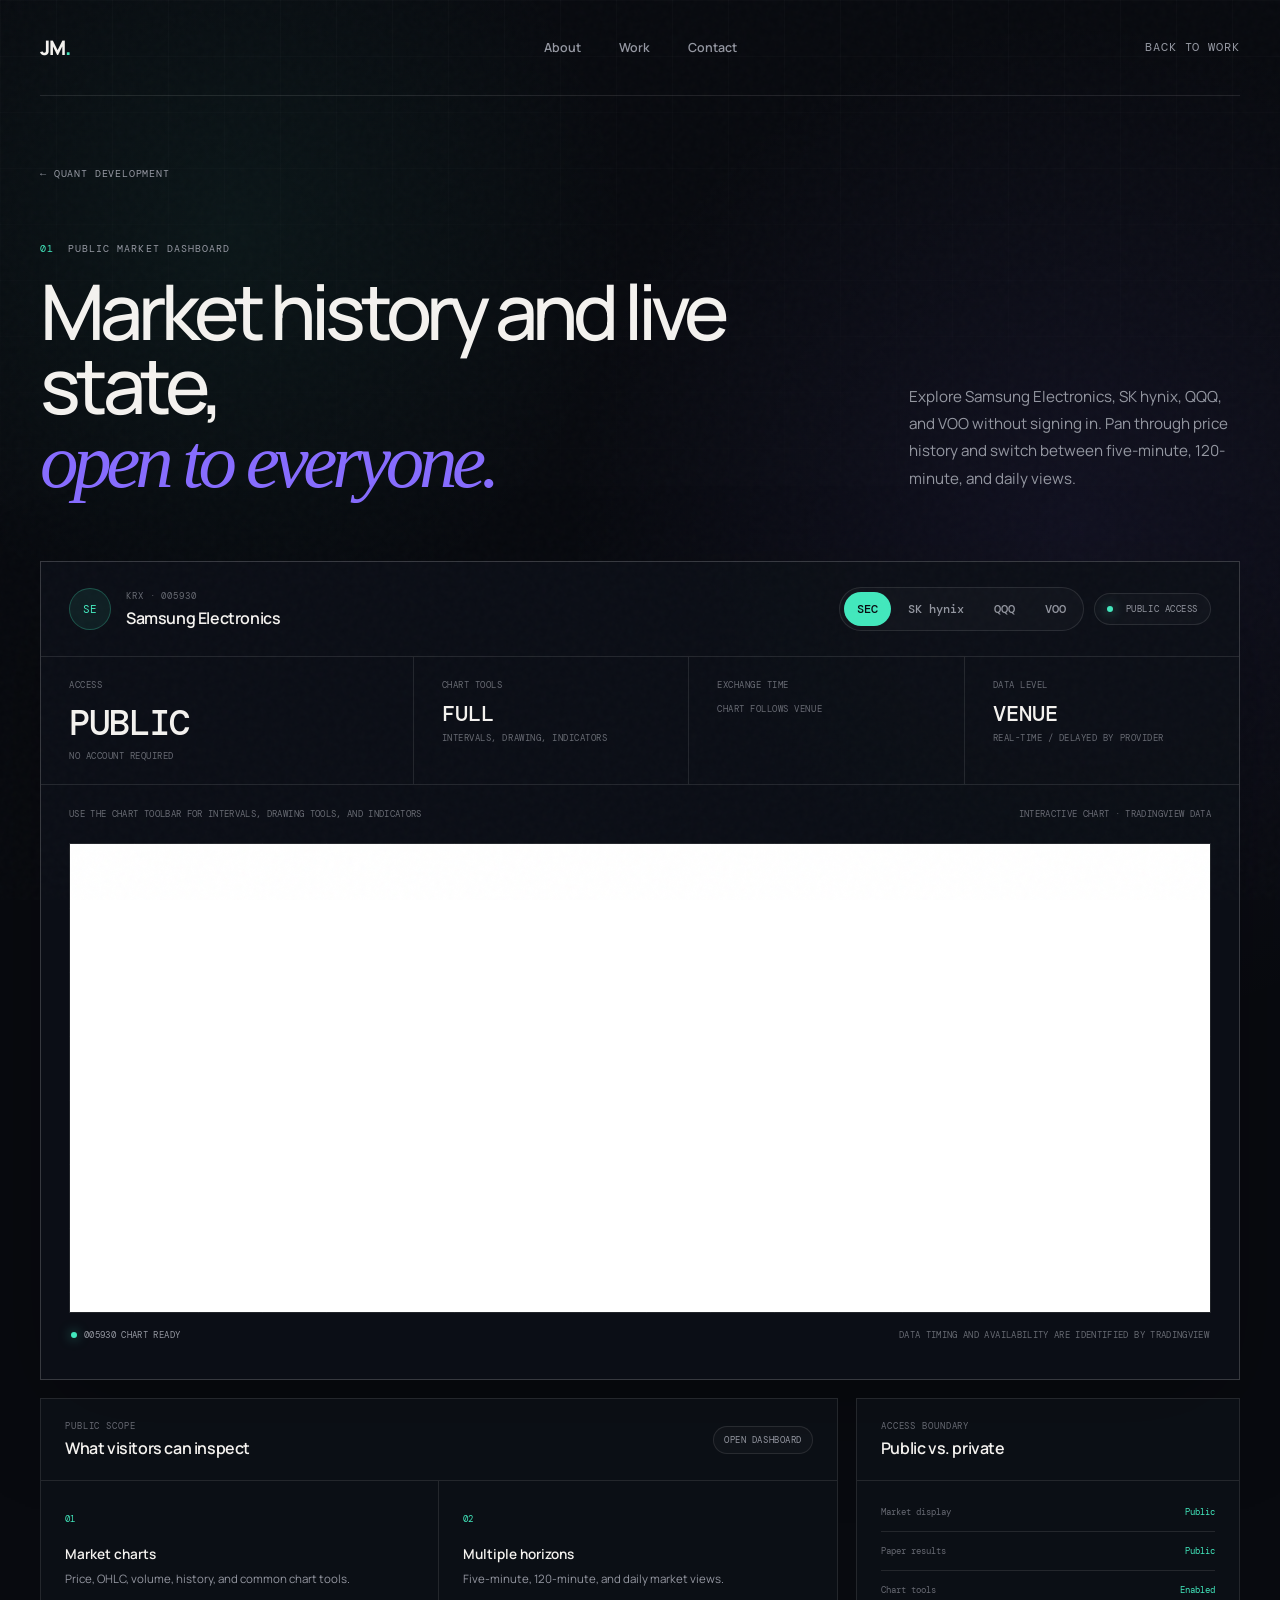
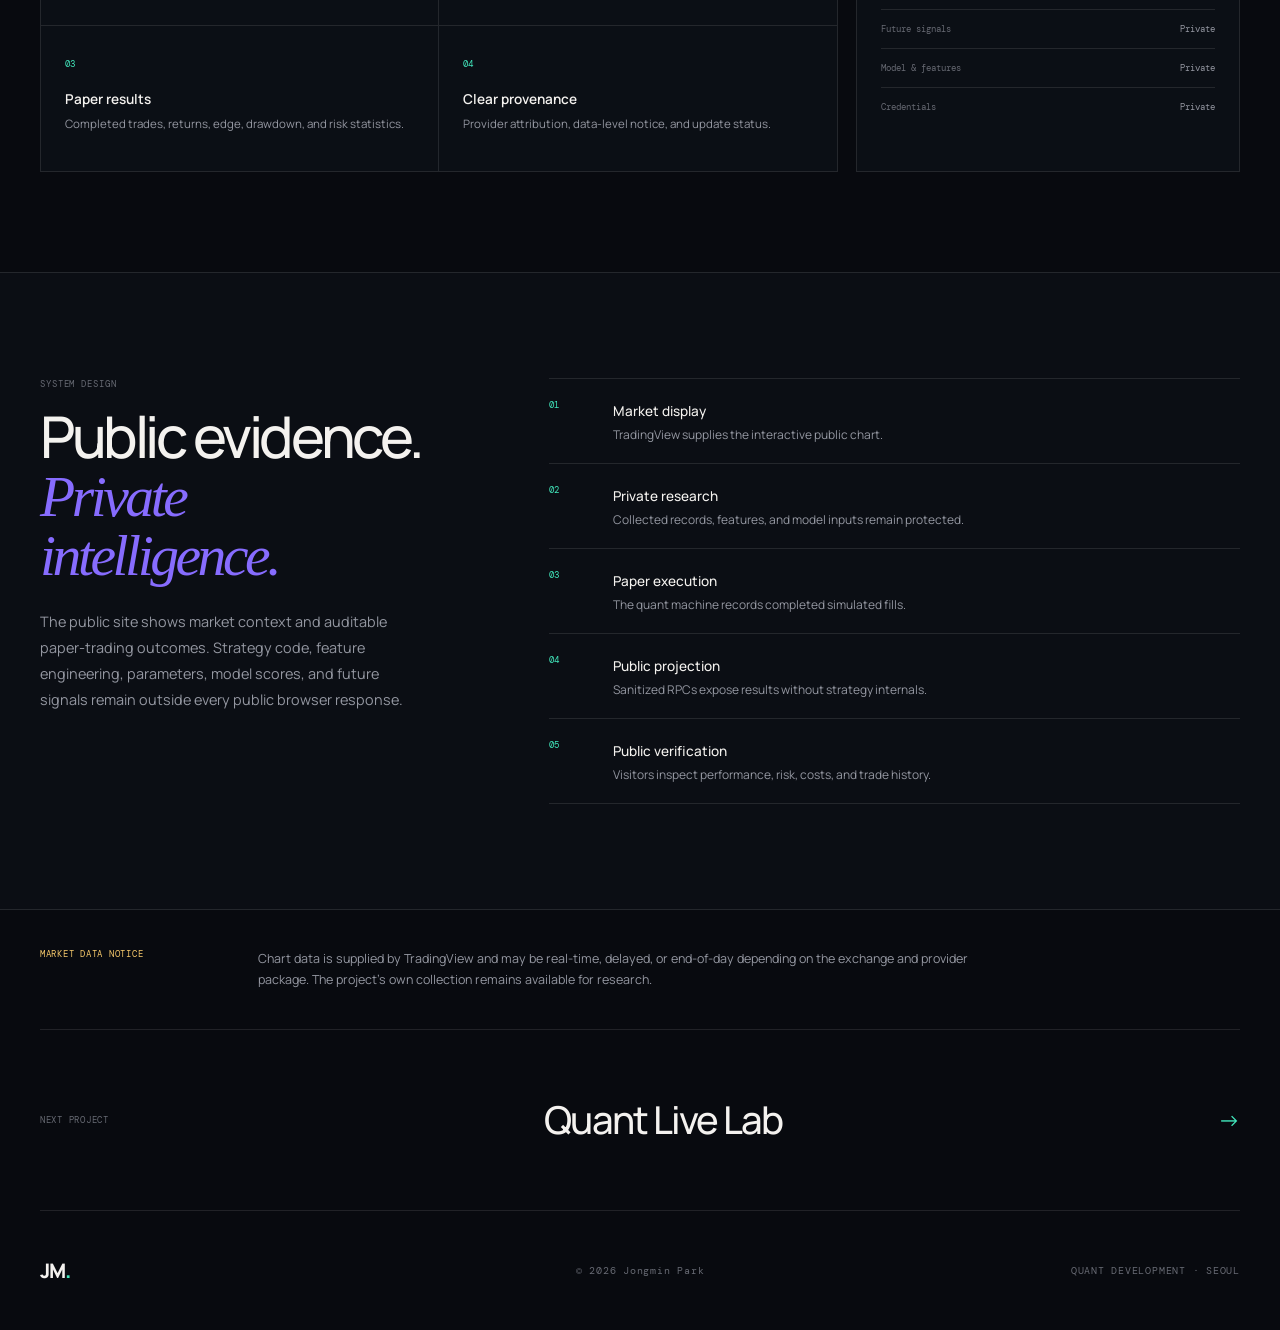
==== commit 5d562730: "Restore rich chart and fix instrument switching" ====
--- a/data-pipeline.html
+++ b/data-pipeline.html
@@ -11,11 +11,10 @@
     <link rel="preconnect" href="https://fonts.gstatic.com" crossorigin />
     <script src="theme-init.js?v=theme-1"></script>
     <link href="https://fonts.googleapis.com/css2?family=DM+Mono:wght@300;400;500&family=Manrope:wght@400;500;600;700;800&display=swap" rel="stylesheet" />
-    <link rel="stylesheet" href="style.css?v=public-7" />
-    <script src="script.js?v=public-7" defer></script>
+    <link rel="stylesheet" href="style.css?v=public-8" />
+    <script src="script.js?v=public-8" defer></script>
     <script src="pipeline-config.js?v=public-6" defer></script>
-    <script src="pipeline-core.js?v=public-7" defer></script>
-    <script src="data-pipeline-chart.js?v=public-7" defer></script>
+    <script src="data-pipeline-chart.js?v=public-8" defer></script>
   </head>
   <body class="pipeline-page">
     <div class="page-noise" aria-hidden="true"></div>
@@ -64,33 +63,33 @@
           </div>
         </div>
 
-        <div class="pipeline-metrics" aria-label="Latest market values">
-          <div class="metric-primary"><span>Last price</span><strong id="metric-price">—</strong><small id="metric-change">Waiting for data</small></div>
-          <div><span>Session volume</span><strong id="metric-volume">—</strong><small>shares</small></div>
-          <div><span id="metric-candle-label">5m candle</span><strong id="metric-time">—</strong><small id="metric-timezone">Asia/Seoul</small></div>
-          <div><span>Data age</span><strong id="metric-lag">—</strong><small id="metric-lag-label">not measured</small></div>
+        <div class="pipeline-metrics" aria-label="Chart access information">
+          <div class="metric-primary"><span>Access</span><strong>PUBLIC</strong><small>No account required</small></div>
+          <div><span>Chart tools</span><strong>FULL</strong><small>intervals, drawing, indicators</small></div>
+          <div><span>Exchange time</span><strong id="metric-timezone">Asia/Seoul</strong><small>chart follows venue</small></div>
+          <div><span>Data level</span><strong>VENUE</strong><small>real-time / delayed by provider</small></div>
         </div>
 
         <div class="pipeline-chart-panel">
           <div class="pipeline-chart-tools">
-            <div class="pipeline-timeframes" aria-label="Chart timeframe">
-              <button type="button" class="is-active" data-timeframe="5m" aria-pressed="true">5m</button>
-              <button type="button" data-timeframe="120m" aria-pressed="false">120m</button>
-              <button type="button" data-timeframe="1d" aria-pressed="false">1D</button>
-              <span id="pipeline-timeframe-note">Drag horizontally to explore history</span>
+            <div class="pipeline-timeframes" aria-label="Chart guidance">
+              <span>Use the chart toolbar for intervals, drawing tools, and indicators</span>
             </div>
-            <div class="pipeline-legend" aria-label="Chart legend">
-              <span><i class="legend-up"></i>Up</span>
-              <span><i class="legend-down"></i>Down</span>
-              <button class="pipeline-follow is-active" id="pipeline-follow" type="button" aria-pressed="true">Auto-follow</button>
+            <div class="pipeline-legend" aria-label="Market data source"><span>Interactive chart · TradingView data</span></div>
+          </div>
+          <div class="pipeline-canvas-wrap pipeline-widget-wrap">
+            <div id="market-chart-host" class="pipeline-market-chart">
+              <iframe
+                id="market-chart-frame"
+                class="pipeline-market-frame"
+                title="Samsung Electronics interactive market chart"
+                loading="eager"
+                allowfullscreen
+              ></iframe>
             </div>
           </div>
-          <div class="pipeline-canvas-wrap" id="pipeline-canvas-wrap">
-            <canvas id="pipeline-chart" aria-label="Interactive public candlestick chart"></canvas>
-            <div class="pipeline-tooltip" id="pipeline-tooltip" role="status" aria-live="polite"></div>
-          </div>
           <div class="pipeline-stream-state" role="status" aria-live="polite">
-            <span><i id="stream-dot"></i><b id="stream-status">Connecting to public market data</b></span>
+            <span><i id="stream-dot" class="is-live"></i><b id="stream-status">Public chart loading</b></span>
             <span id="stream-updated">No sign-in required</span>
           </div>
         </div>
@@ -113,9 +112,9 @@
         <aside class="pipeline-health reveal" aria-labelledby="health-title">
           <div class="pipeline-section-head"><div><span class="pipeline-overline">Access boundary</span><h2 id="health-title">Public vs. private</h2></div></div>
           <dl class="pipeline-health-list">
-            <div><dt>Market display</dt><dd id="health-mode">Connecting</dd></div>
-            <div><dt>Public OHLCV</dt><dd id="health-public" class="health-good">Released</dd></div>
-            <div><dt>Chart interval</dt><dd id="health-interval">5 minutes</dd></div>
+            <div><dt>Market display</dt><dd class="health-good">Public</dd></div>
+            <div><dt>Paper results</dt><dd class="health-good">Public</dd></div>
+            <div><dt>Chart tools</dt><dd class="health-good">Enabled</dd></div>
             <div><dt>Future signals</dt><dd>Private</dd></div>
             <div><dt>Model &amp; features</dt><dd>Private</dd></div>
             <div><dt>Credentials</dt><dd>Private</dd></div>
@@ -135,8 +134,8 @@
             </p>
           </div>
           <ol class="pipeline-flow reveal" aria-label="Public data flow">
-            <li><span>01</span><div><strong>Market display</strong><p>Released OHLCV records power the public chart.</p></div></li>
-            <li><span>02</span><div><strong>Private research</strong><p>Order flow, features, and model inputs remain protected.</p></div></li>
+            <li><span>01</span><div><strong>Market display</strong><p>TradingView supplies the interactive public chart.</p></div></li>
+            <li><span>02</span><div><strong>Private research</strong><p>Collected records, features, and model inputs remain protected.</p></div></li>
             <li><span>03</span><div><strong>Paper execution</strong><p>The quant machine records completed simulated fills.</p></div></li>
             <li><span>04</span><div><strong>Public projection</strong><p>Sanitized RPCs expose results without strategy internals.</p></div></li>
             <li><span>05</span><div><strong>Public verification</strong><p>Visitors inspect performance, risk, costs, and trade history.</p></div></li>
@@ -147,8 +146,8 @@
       <section class="pipeline-notice section-shell reveal" aria-label="Market data notice">
         <span>Market data notice</span>
         <p id="pipeline-notice-copy">
-          The public chart reads only released OHLCV fields from the project database. Availability
-          follows each exchange session and the most recent completed collection or backfill run.
+          Chart data is supplied by TradingView and may be real-time, delayed, or end-of-day depending
+          on the exchange and provider package. The project's own collection remains available for research.
         </p>
       </section>
 
--- a/style.css
+++ b/style.css
@@ -1973,6 +1973,14 @@
   height: 100%;
 }
 
+.pipeline-market-frame {
+  display: block;
+  width: 100%;
+  height: 100%;
+  border: 0;
+  background: #0a0d13;
+}
+
 .pipeline-widget-loading {
   display: grid;
   place-items: center;
@@ -2495,6 +2503,7 @@
     linear-gradient(90deg, rgba(20, 28, 42, 0.025) 1px, transparent 1px),
     #ffffff;
 }
+:root[data-theme="light"] .pipeline-market-frame { background: #ffffff; }
 :root[data-theme="light"] .pipeline-tooltip {
   background: rgba(255, 255, 255, 0.96);
   box-shadow: 0 12px 32px rgba(28, 37, 54, 0.12);
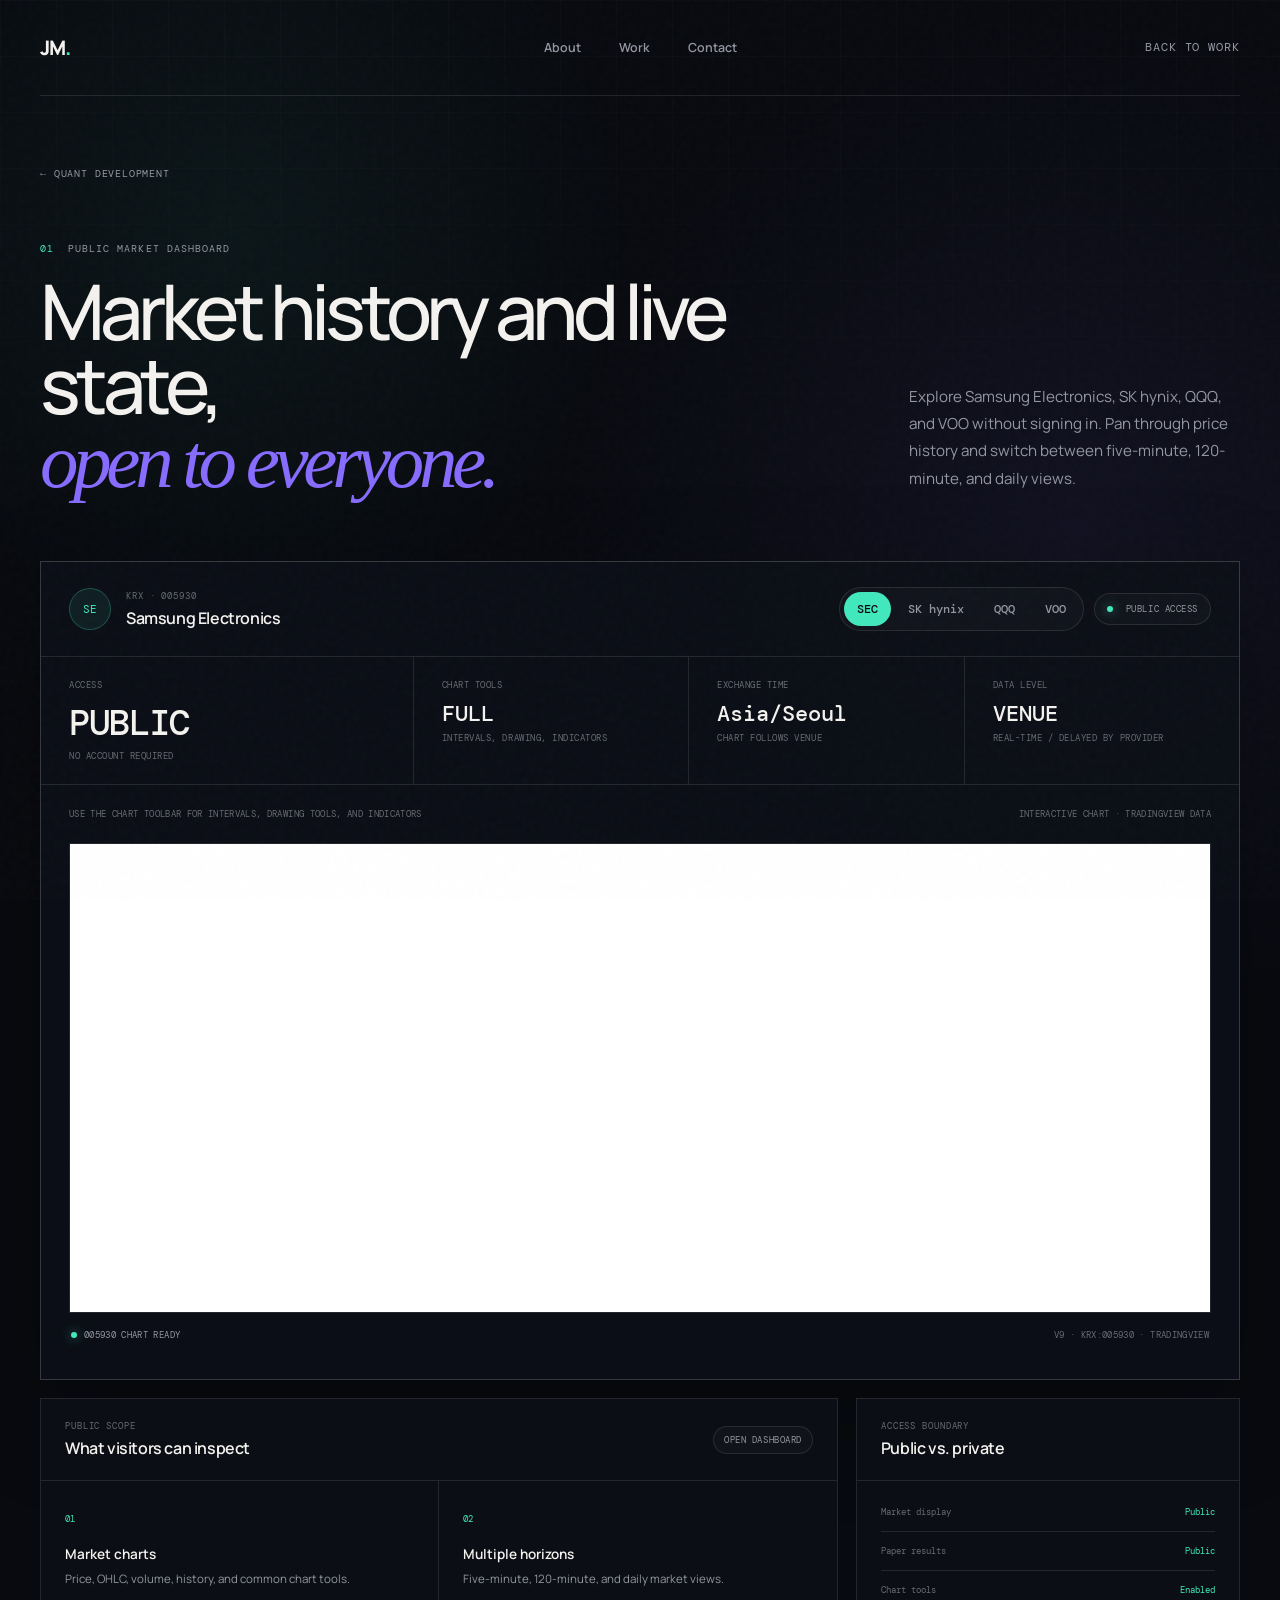
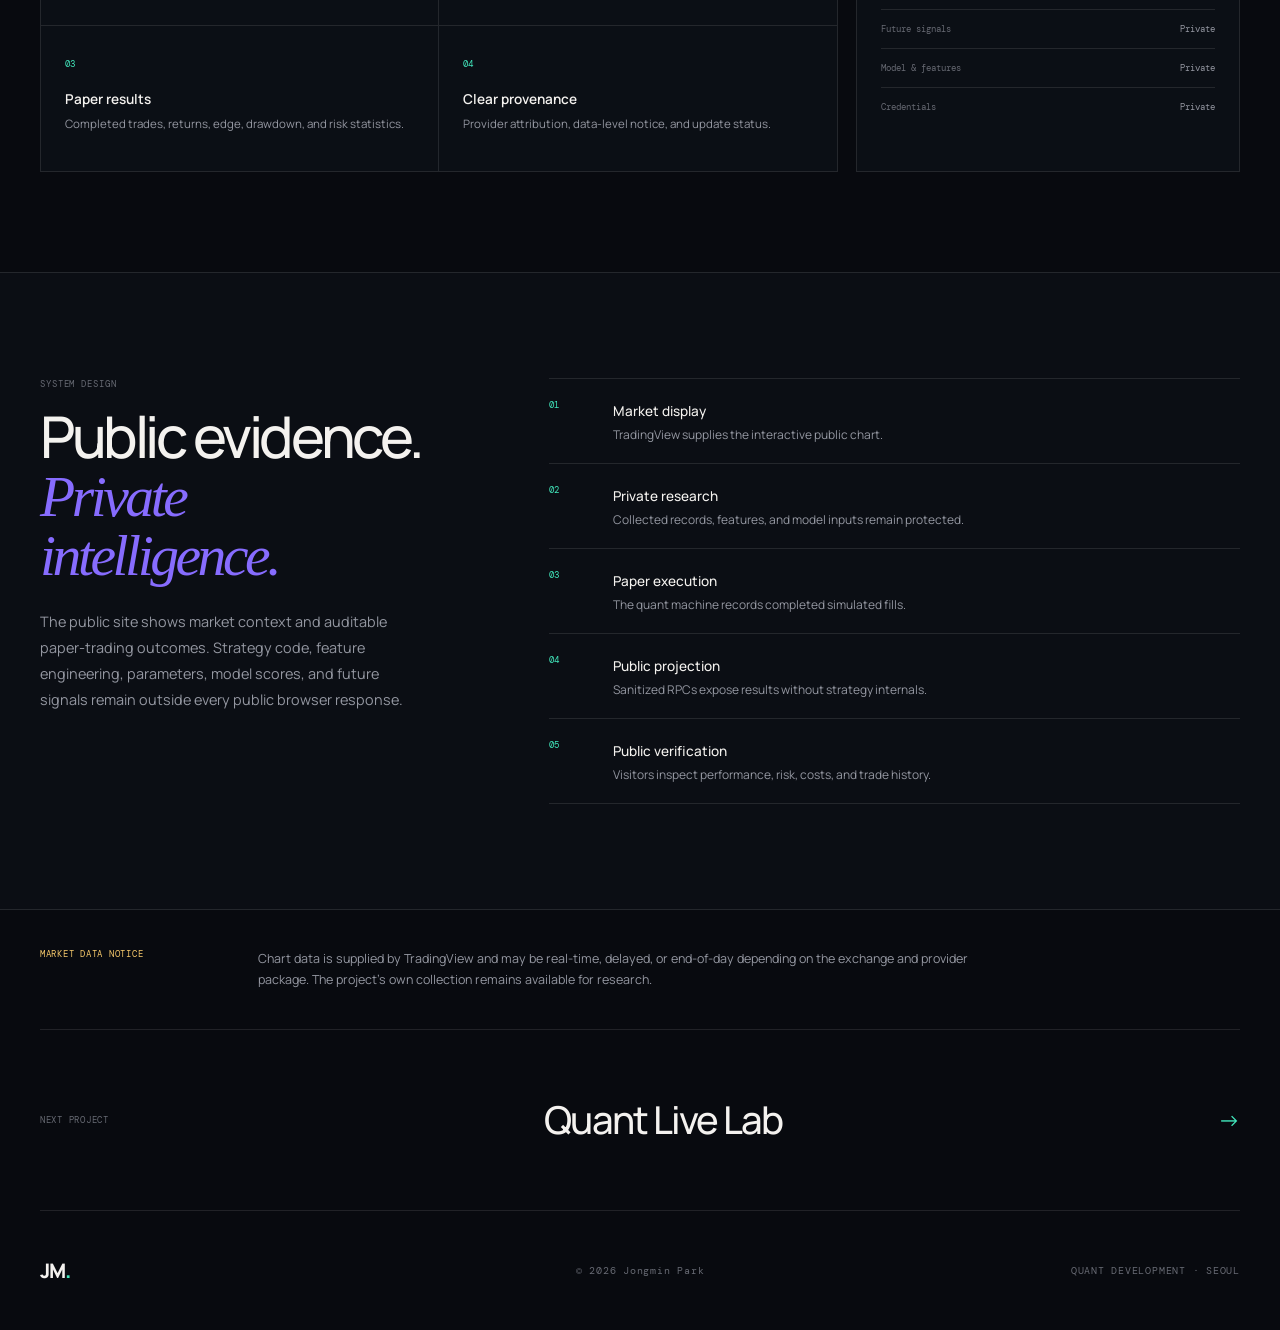
==== commit 25227894: "Add files via upload" ====
--- a/data-pipeline.html
+++ b/data-pipeline.html
@@ -14,7 +14,6 @@
     <link rel="stylesheet" href="style.css?v=public-8" />
     <script src="script.js?v=public-8" defer></script>
     <script src="pipeline-config.js?v=public-6" defer></script>
-    <script src="data-pipeline-chart.js?v=public-8" defer></script>
   </head>
   <body class="pipeline-page">
     <div class="page-noise" aria-hidden="true"></div>
@@ -159,5 +158,102 @@
       <p>© <span id="year">2026</span> Jongmin Park</p>
       <p>QUANT DEVELOPMENT · SEOUL</p>
     </footer>
+    <script>
+      window.addEventListener("DOMContentLoaded", () => {
+        "use strict";
+
+        const DASHBOARD_BUILD = "v9";
+        const frame = document.getElementById("market-chart-frame");
+        const tabs = document.querySelector(".pipeline-symbol-tabs");
+        if (!frame || !tabs) return;
+
+        const instruments = new Map([
+          ["KRX:005930", { symbol: "005930", name: "Samsung Electronics", market: "KRX", mark: "SE", timezone: "Asia/Seoul", tv: "KRX:005930" }],
+          ["KRX:000660", { symbol: "000660", name: "SK hynix", market: "KRX", mark: "SH", timezone: "Asia/Seoul", tv: "KRX:000660" }],
+          ["NASDAQ:QQQ", { symbol: "QQQ", name: "Invesco QQQ Trust", market: "NASDAQ", mark: "QQ", timezone: "America/New_York", tv: "NASDAQ:QQQ" }],
+          ["NYSEARCA:VOO", { symbol: "VOO", name: "Vanguard S&P 500 ETF", market: "NYSE Arca", mark: "VO", timezone: "America/New_York", tv: "AMEX:VOO" }],
+        ]);
+
+        const elements = {
+          name: document.getElementById("pipeline-symbol-name"),
+          overline: document.getElementById("pipeline-symbol-overline"),
+          mark: document.getElementById("pipeline-symbol-mark"),
+          timezone: document.getElementById("metric-timezone"),
+          status: document.getElementById("stream-status"),
+          updated: document.getElementById("stream-updated"),
+        };
+        const buttons = [...tabs.querySelectorAll("button[data-instrument-id]")];
+        const requested = new URLSearchParams(window.location.search).get("instrument");
+        let activeId = instruments.has(requested) ? requested : "KRX:005930";
+
+        const widgetUrl = (instrument) => {
+          const light = document.documentElement.dataset.theme === "light";
+          const params = new URLSearchParams({
+            frameElementId: "market-chart-frame",
+            symbol: instrument.tv,
+            interval: "5",
+            hidesidetoolbar: "0",
+            symboledit: "0",
+            saveimage: "1",
+            toolbarbg: light ? "#f5f7fb" : "#0a0d13",
+            studies: "[]",
+            theme: light ? "light" : "dark",
+            style: "1",
+            timezone: "exchange",
+            withdateranges: "1",
+            hideideas: "1",
+            locale: "en",
+            enablepublishing: "0",
+            allow_symbol_change: "0",
+            support_host: "https://www.tradingview.com",
+          });
+          return `https://s.tradingview.com/widgetembed/?${params.toString()}`;
+        };
+
+        const selectInstrument = (instrumentId) => {
+          if (!instruments.has(instrumentId)) return;
+          activeId = instrumentId;
+          const instrument = instruments.get(activeId);
+
+          elements.name.textContent = instrument.name;
+          elements.overline.textContent = `${instrument.market} · ${instrument.symbol}`;
+          elements.mark.textContent = instrument.mark;
+          elements.timezone.textContent = instrument.timezone;
+          buttons.forEach((button) => {
+            const selected = button.dataset.instrumentId === activeId;
+            button.classList.toggle("is-active", selected);
+            button.setAttribute("aria-pressed", String(selected));
+          });
+
+          elements.status.textContent = `Loading ${instrument.symbol} chart`;
+          elements.updated.textContent = `${DASHBOARD_BUILD} · requested ${instrument.tv}`;
+          frame.title = `${instrument.name} interactive market chart`;
+          frame.src = widgetUrl(instrument);
+
+          const nextUrl = new URL(window.location.href);
+          nextUrl.searchParams.set("instrument", activeId);
+          nextUrl.searchParams.set("build", "9");
+          nextUrl.hash = "market-dashboard";
+          window.history.replaceState(null, "", nextUrl);
+        };
+
+        tabs.addEventListener("click", (event) => {
+          const button = event.target.closest("button[data-instrument-id]");
+          if (!button) return;
+          event.preventDefault();
+          selectInstrument(button.dataset.instrumentId);
+        });
+
+        frame.addEventListener("load", () => {
+          const instrument = instruments.get(activeId);
+          elements.status.textContent = `${instrument.symbol} chart ready`;
+          elements.updated.textContent = `${DASHBOARD_BUILD} · ${instrument.tv} · TradingView`;
+        });
+
+        window.addEventListener("site-theme-change", () => selectInstrument(activeId));
+        window.__MARKET_DASHBOARD_BUILD__ = DASHBOARD_BUILD;
+        selectInstrument(activeId);
+      }, { once: true });
+    </script>
   </body>
 </html>
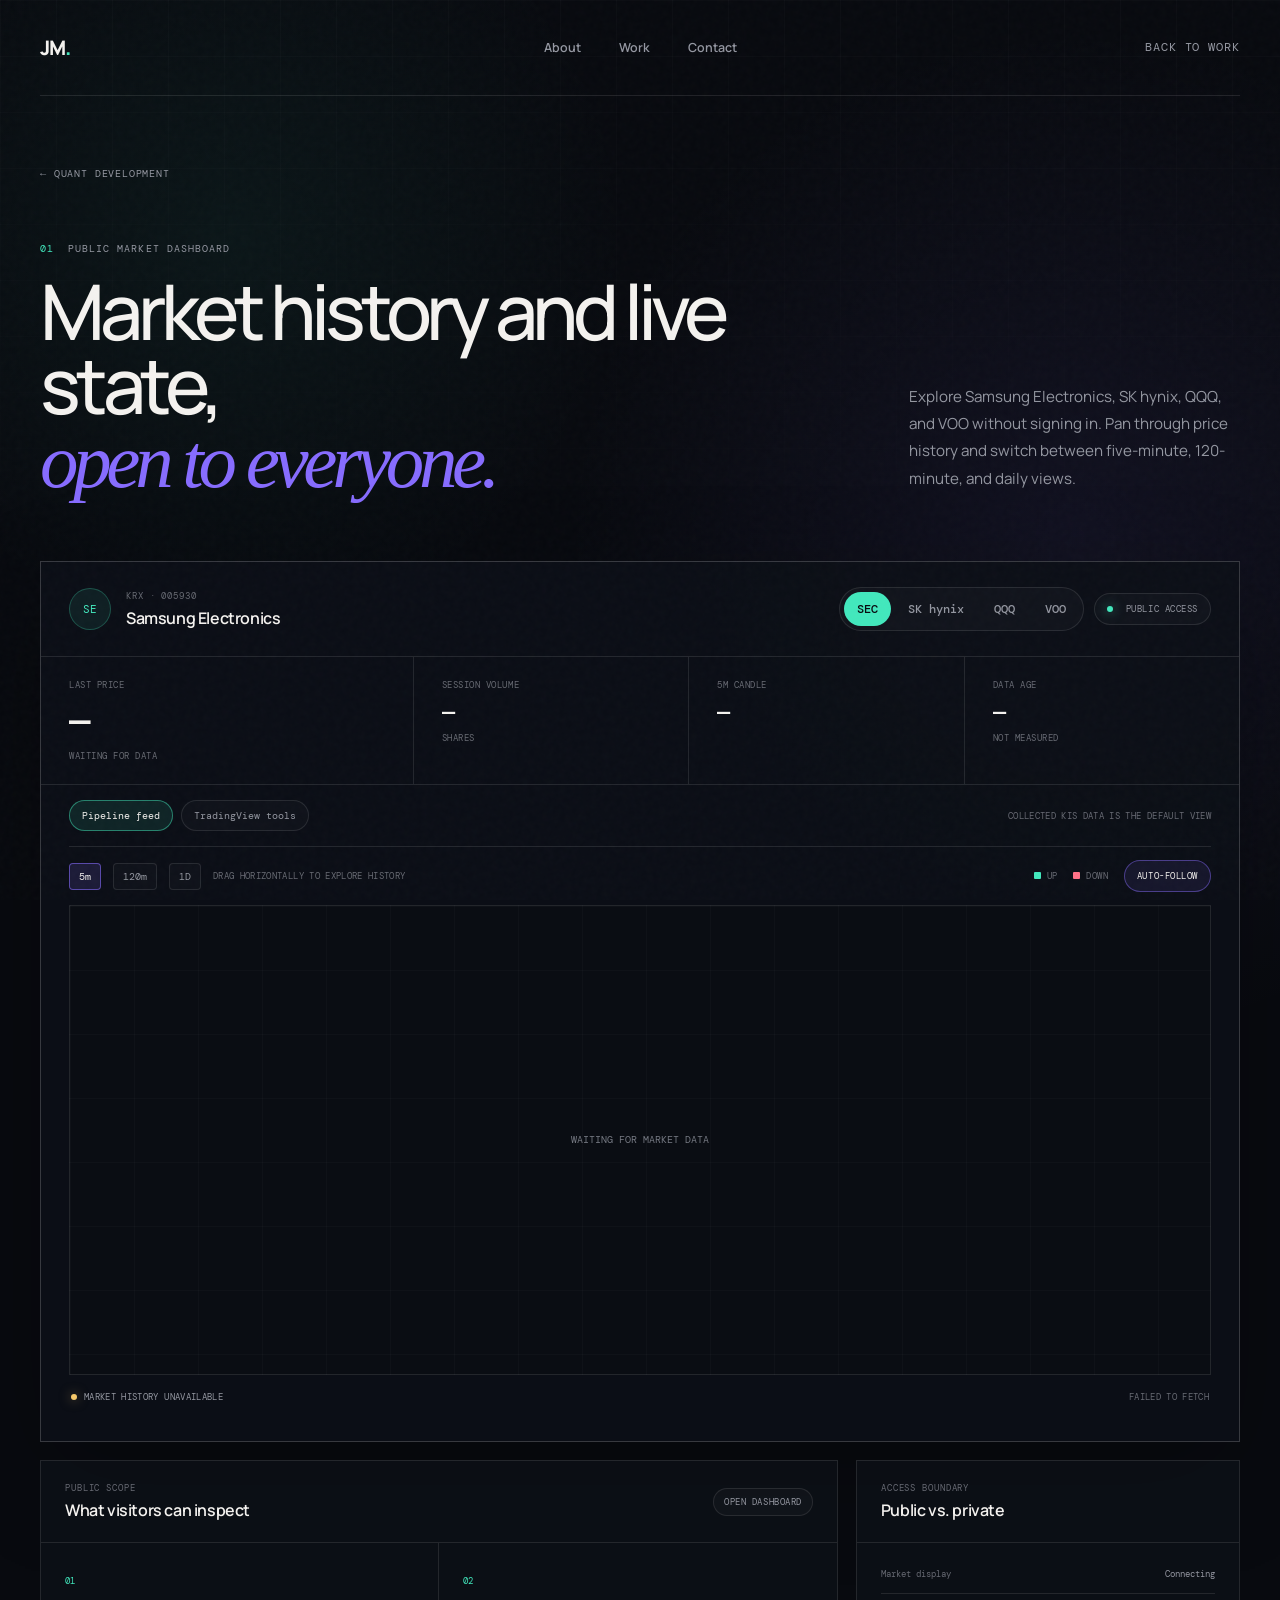
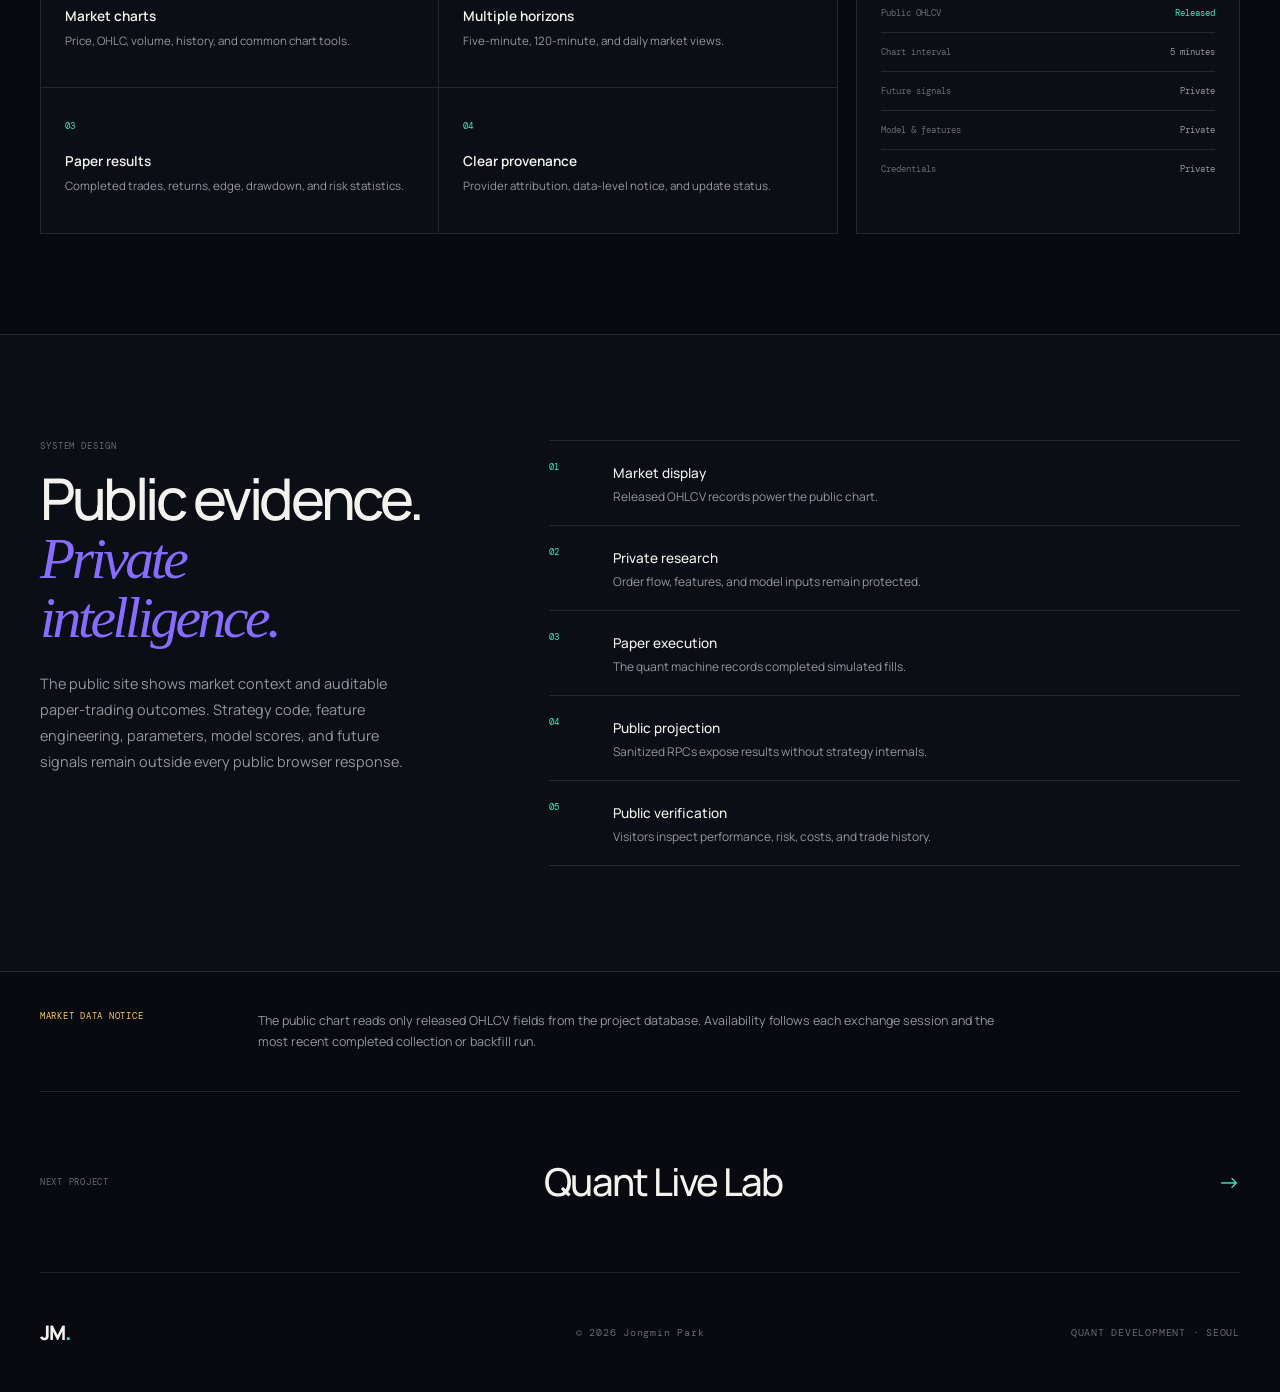
==== commit 68a7ef0c: "Add files via upload" ====
--- a/data-pipeline.html
+++ b/data-pipeline.html
@@ -11,9 +11,11 @@
     <link rel="preconnect" href="https://fonts.gstatic.com" crossorigin />
     <script src="theme-init.js?v=theme-1"></script>
     <link href="https://fonts.googleapis.com/css2?family=DM+Mono:wght@300;400;500&family=Manrope:wght@400;500;600;700;800&display=swap" rel="stylesheet" />
-    <link rel="stylesheet" href="style.css?v=public-8" />
-    <script src="script.js?v=public-8" defer></script>
+    <link rel="stylesheet" href="style.css?v=public-10" />
+    <script src="script.js?v=public-10" defer></script>
     <script src="pipeline-config.js?v=public-6" defer></script>
+    <script src="pipeline-core.js?v=public-10" defer></script>
+    <script src="data-pipeline-chart.js?v=public-10" defer></script>
   </head>
   <body class="pipeline-page">
     <div class="page-noise" aria-hidden="true"></div>
@@ -62,34 +64,56 @@
           </div>
         </div>
 
-        <div class="pipeline-metrics" aria-label="Chart access information">
-          <div class="metric-primary"><span>Access</span><strong>PUBLIC</strong><small>No account required</small></div>
-          <div><span>Chart tools</span><strong>FULL</strong><small>intervals, drawing, indicators</small></div>
-          <div><span>Exchange time</span><strong id="metric-timezone">Asia/Seoul</strong><small>chart follows venue</small></div>
-          <div><span>Data level</span><strong>VENUE</strong><small>real-time / delayed by provider</small></div>
+        <div class="pipeline-metrics" aria-label="Latest market values">
+          <div class="metric-primary"><span>Last price</span><strong id="metric-price">—</strong><small id="metric-change">Waiting for data</small></div>
+          <div><span>Session volume</span><strong id="metric-volume">—</strong><small>shares</small></div>
+          <div><span id="metric-candle-label">5m candle</span><strong id="metric-time">—</strong><small id="metric-timezone">Asia/Seoul</small></div>
+          <div><span>Data age</span><strong id="metric-lag">—</strong><small id="metric-lag-label">not measured</small></div>
         </div>
 
         <div class="pipeline-chart-panel">
-          <div class="pipeline-chart-tools">
-            <div class="pipeline-timeframes" aria-label="Chart guidance">
-              <span>Use the chart toolbar for intervals, drawing tools, and indicators</span>
+          <div class="pipeline-view-tabs" role="tablist" aria-label="Chart data view">
+            <button id="pipeline-feed-tab" class="is-active" type="button" role="tab" data-chart-view="pipeline" aria-selected="true" aria-controls="pipeline-feed-view">Pipeline feed</button>
+            <button id="tradingview-tools-tab" type="button" role="tab" data-chart-view="tradingview" aria-selected="false" aria-controls="tradingview-tools-view">TradingView tools</button>
+            <span>Collected KIS data is the default view</span>
+          </div>
+
+          <div id="pipeline-feed-view" role="tabpanel" aria-labelledby="pipeline-feed-tab">
+            <div class="pipeline-chart-tools">
+              <div class="pipeline-timeframes" aria-label="Chart timeframe">
+                <button type="button" class="is-active" data-timeframe="5m" aria-pressed="true">5m</button>
+                <button type="button" data-timeframe="120m" aria-pressed="false">120m</button>
+                <button type="button" data-timeframe="1d" aria-pressed="false">1D</button>
+                <span id="pipeline-timeframe-note">Drag horizontally to explore history</span>
+              </div>
+              <div class="pipeline-legend" aria-label="Chart legend">
+                <span><i class="legend-up"></i>Up</span>
+                <span><i class="legend-down"></i>Down</span>
+                <button class="pipeline-follow is-active" id="pipeline-follow" type="button" aria-pressed="true">Auto-follow</button>
+              </div>
             </div>
-            <div class="pipeline-legend" aria-label="Market data source"><span>Interactive chart · TradingView data</span></div>
-          </div>
-          <div class="pipeline-canvas-wrap pipeline-widget-wrap">
-            <div id="market-chart-host" class="pipeline-market-chart">
-              <iframe
-                id="market-chart-frame"
-                class="pipeline-market-frame"
-                title="Samsung Electronics interactive market chart"
-                loading="eager"
-                allowfullscreen
-              ></iframe>
+            <div class="pipeline-canvas-wrap" id="pipeline-canvas-wrap">
+              <canvas id="pipeline-chart" aria-label="Interactive public candlestick chart"></canvas>
+              <div class="pipeline-tooltip" id="pipeline-tooltip" role="status" aria-live="polite"></div>
+            </div>
+            <div class="pipeline-stream-state" role="status" aria-live="polite">
+              <span><i id="stream-dot"></i><b id="stream-status">Connecting to public market data</b></span>
+              <span id="stream-updated">No sign-in required</span>
             </div>
           </div>
-          <div class="pipeline-stream-state" role="status" aria-live="polite">
-            <span><i id="stream-dot" class="is-live"></i><b id="stream-status">Public chart loading</b></span>
-            <span id="stream-updated">No sign-in required</span>
+
+          <div id="tradingview-tools-view" role="tabpanel" aria-labelledby="tradingview-tools-tab" hidden>
+            <div class="pipeline-chart-tools">
+              <div class="pipeline-timeframes"><span>Provider chart with intervals, indicators, and drawing tools</span></div>
+              <div class="pipeline-legend"><span>TradingView data · venue timing may differ</span></div>
+            </div>
+            <div class="pipeline-canvas-wrap pipeline-widget-wrap">
+              <iframe id="market-chart-frame" class="pipeline-market-frame" title="TradingView interactive market chart" loading="eager" allowfullscreen></iframe>
+            </div>
+            <div class="pipeline-stream-state" role="status" aria-live="polite">
+              <span><i class="is-live"></i><b id="tradingview-status">Provider chart available on demand</b></span>
+              <span id="tradingview-updated">Uses TradingView data, not the collected pipeline feed</span>
+            </div>
           </div>
         </div>
       </section>
@@ -111,9 +135,9 @@
         <aside class="pipeline-health reveal" aria-labelledby="health-title">
           <div class="pipeline-section-head"><div><span class="pipeline-overline">Access boundary</span><h2 id="health-title">Public vs. private</h2></div></div>
           <dl class="pipeline-health-list">
-            <div><dt>Market display</dt><dd class="health-good">Public</dd></div>
-            <div><dt>Paper results</dt><dd class="health-good">Public</dd></div>
-            <div><dt>Chart tools</dt><dd class="health-good">Enabled</dd></div>
+            <div><dt>Market display</dt><dd id="health-mode">Connecting</dd></div>
+            <div><dt>Public OHLCV</dt><dd id="health-public" class="health-good">Released</dd></div>
+            <div><dt>Chart interval</dt><dd id="health-interval">5 minutes</dd></div>
             <div><dt>Future signals</dt><dd>Private</dd></div>
             <div><dt>Model &amp; features</dt><dd>Private</dd></div>
             <div><dt>Credentials</dt><dd>Private</dd></div>
@@ -133,8 +157,8 @@
             </p>
           </div>
           <ol class="pipeline-flow reveal" aria-label="Public data flow">
-            <li><span>01</span><div><strong>Market display</strong><p>TradingView supplies the interactive public chart.</p></div></li>
-            <li><span>02</span><div><strong>Private research</strong><p>Collected records, features, and model inputs remain protected.</p></div></li>
+            <li><span>01</span><div><strong>Market display</strong><p>Released OHLCV records power the public chart.</p></div></li>
+            <li><span>02</span><div><strong>Private research</strong><p>Order flow, features, and model inputs remain protected.</p></div></li>
             <li><span>03</span><div><strong>Paper execution</strong><p>The quant machine records completed simulated fills.</p></div></li>
             <li><span>04</span><div><strong>Public projection</strong><p>Sanitized RPCs expose results without strategy internals.</p></div></li>
             <li><span>05</span><div><strong>Public verification</strong><p>Visitors inspect performance, risk, costs, and trade history.</p></div></li>
@@ -145,8 +169,8 @@
       <section class="pipeline-notice section-shell reveal" aria-label="Market data notice">
         <span>Market data notice</span>
         <p id="pipeline-notice-copy">
-          Chart data is supplied by TradingView and may be real-time, delayed, or end-of-day depending
-          on the exchange and provider package. The project's own collection remains available for research.
+          The public chart reads only released OHLCV fields from the project database. Availability
+          follows each exchange session and the most recent completed collection or backfill run.
         </p>
       </section>
 
@@ -158,102 +182,5 @@
       <p>© <span id="year">2026</span> Jongmin Park</p>
       <p>QUANT DEVELOPMENT · SEOUL</p>
     </footer>
-    <script>
-      window.addEventListener("DOMContentLoaded", () => {
-        "use strict";
-
-        const DASHBOARD_BUILD = "v9";
-        const frame = document.getElementById("market-chart-frame");
-        const tabs = document.querySelector(".pipeline-symbol-tabs");
-        if (!frame || !tabs) return;
-
-        const instruments = new Map([
-          ["KRX:005930", { symbol: "005930", name: "Samsung Electronics", market: "KRX", mark: "SE", timezone: "Asia/Seoul", tv: "KRX:005930" }],
-          ["KRX:000660", { symbol: "000660", name: "SK hynix", market: "KRX", mark: "SH", timezone: "Asia/Seoul", tv: "KRX:000660" }],
-          ["NASDAQ:QQQ", { symbol: "QQQ", name: "Invesco QQQ Trust", market: "NASDAQ", mark: "QQ", timezone: "America/New_York", tv: "NASDAQ:QQQ" }],
-          ["NYSEARCA:VOO", { symbol: "VOO", name: "Vanguard S&P 500 ETF", market: "NYSE Arca", mark: "VO", timezone: "America/New_York", tv: "AMEX:VOO" }],
-        ]);
-
-        const elements = {
-          name: document.getElementById("pipeline-symbol-name"),
-          overline: document.getElementById("pipeline-symbol-overline"),
-          mark: document.getElementById("pipeline-symbol-mark"),
-          timezone: document.getElementById("metric-timezone"),
-          status: document.getElementById("stream-status"),
-          updated: document.getElementById("stream-updated"),
-        };
-        const buttons = [...tabs.querySelectorAll("button[data-instrument-id]")];
-        const requested = new URLSearchParams(window.location.search).get("instrument");
-        let activeId = instruments.has(requested) ? requested : "KRX:005930";
-
-        const widgetUrl = (instrument) => {
-          const light = document.documentElement.dataset.theme === "light";
-          const params = new URLSearchParams({
-            frameElementId: "market-chart-frame",
-            symbol: instrument.tv,
-            interval: "5",
-            hidesidetoolbar: "0",
-            symboledit: "0",
-            saveimage: "1",
-            toolbarbg: light ? "#f5f7fb" : "#0a0d13",
-            studies: "[]",
-            theme: light ? "light" : "dark",
-            style: "1",
-            timezone: "exchange",
-            withdateranges: "1",
-            hideideas: "1",
-            locale: "en",
-            enablepublishing: "0",
-            allow_symbol_change: "0",
-            support_host: "https://www.tradingview.com",
-          });
-          return `https://s.tradingview.com/widgetembed/?${params.toString()}`;
-        };
-
-        const selectInstrument = (instrumentId) => {
-          if (!instruments.has(instrumentId)) return;
-          activeId = instrumentId;
-          const instrument = instruments.get(activeId);
-
-          elements.name.textContent = instrument.name;
-          elements.overline.textContent = `${instrument.market} · ${instrument.symbol}`;
-          elements.mark.textContent = instrument.mark;
-          elements.timezone.textContent = instrument.timezone;
-          buttons.forEach((button) => {
-            const selected = button.dataset.instrumentId === activeId;
-            button.classList.toggle("is-active", selected);
-            button.setAttribute("aria-pressed", String(selected));
-          });
-
-          elements.status.textContent = `Loading ${instrument.symbol} chart`;
-          elements.updated.textContent = `${DASHBOARD_BUILD} · requested ${instrument.tv}`;
-          frame.title = `${instrument.name} interactive market chart`;
-          frame.src = widgetUrl(instrument);
-
-          const nextUrl = new URL(window.location.href);
-          nextUrl.searchParams.set("instrument", activeId);
-          nextUrl.searchParams.set("build", "9");
-          nextUrl.hash = "market-dashboard";
-          window.history.replaceState(null, "", nextUrl);
-        };
-
-        tabs.addEventListener("click", (event) => {
-          const button = event.target.closest("button[data-instrument-id]");
-          if (!button) return;
-          event.preventDefault();
-          selectInstrument(button.dataset.instrumentId);
-        });
-
-        frame.addEventListener("load", () => {
-          const instrument = instruments.get(activeId);
-          elements.status.textContent = `${instrument.symbol} chart ready`;
-          elements.updated.textContent = `${DASHBOARD_BUILD} · ${instrument.tv} · TradingView`;
-        });
-
-        window.addEventListener("site-theme-change", () => selectInstrument(activeId));
-        window.__MARKET_DASHBOARD_BUILD__ = DASHBOARD_BUILD;
-        selectInstrument(activeId);
-      }, { once: true });
-    </script>
   </body>
 </html>
--- a/style.css
+++ b/style.css
@@ -1626,6 +1626,51 @@
   padding: 0 28px 22px;
 }
 
+.pipeline-view-tabs {
+  display: flex;
+  align-items: center;
+  gap: 8px;
+  min-height: 62px;
+  border-bottom: 1px solid var(--line);
+}
+
+.pipeline-view-tabs button {
+  padding: 8px 12px;
+  border: 1px solid var(--line);
+  border-radius: 999px;
+  background: rgba(255, 255, 255, 0.02);
+  color: var(--muted);
+  font-family: var(--mono);
+  font-size: 0.6rem;
+  cursor: pointer;
+}
+
+.pipeline-view-tabs button:hover,
+.pipeline-view-tabs button:focus-visible {
+  color: var(--ink);
+  border-color: rgba(135, 108, 255, 0.45);
+}
+
+.pipeline-view-tabs button.is-active {
+  border-color: rgba(66, 232, 189, 0.48);
+  background: rgba(66, 232, 189, 0.1);
+  color: var(--ink);
+}
+
+.pipeline-view-tabs > span {
+  margin-left: auto;
+  color: var(--subtle);
+  font-family: var(--mono);
+  font-size: 0.54rem;
+  letter-spacing: 0.04em;
+  text-transform: uppercase;
+}
+
+#pipeline-feed-view[hidden],
+#tradingview-tools-view[hidden] {
+  display: none;
+}
+
 .pipeline-chart-tools {
   min-height: 58px;
 }
@@ -1929,6 +1974,8 @@
   .pipeline-follow { padding: 7px 9px; }
   .pipeline-metrics > div { padding: 18px 20px; }
   .pipeline-chart-panel { padding: 0 12px 14px; }
+  .pipeline-view-tabs { flex-wrap: wrap; padding-block: 12px; }
+  .pipeline-view-tabs > span { width: 100%; margin-left: 0; }
   .pipeline-chart-tools { align-items: flex-start; flex-direction: column; justify-content: center; min-height: 94px; gap: 12px; }
   .pipeline-legend { flex-wrap: wrap; gap: 10px 14px; }
   .pipeline-canvas-wrap { height: 390px; min-height: 390px; max-height: 390px; }
@@ -2503,6 +2550,8 @@
     linear-gradient(90deg, rgba(20, 28, 42, 0.025) 1px, transparent 1px),
     #ffffff;
 }
+:root[data-theme="light"] .pipeline-view-tabs button { background: rgba(20, 28, 42, 0.03); }
+:root[data-theme="light"] .pipeline-view-tabs button.is-active { background: rgba(0, 143, 108, 0.1); }
 :root[data-theme="light"] .pipeline-market-frame { background: #ffffff; }
 :root[data-theme="light"] .pipeline-tooltip {
   background: rgba(255, 255, 255, 0.96);
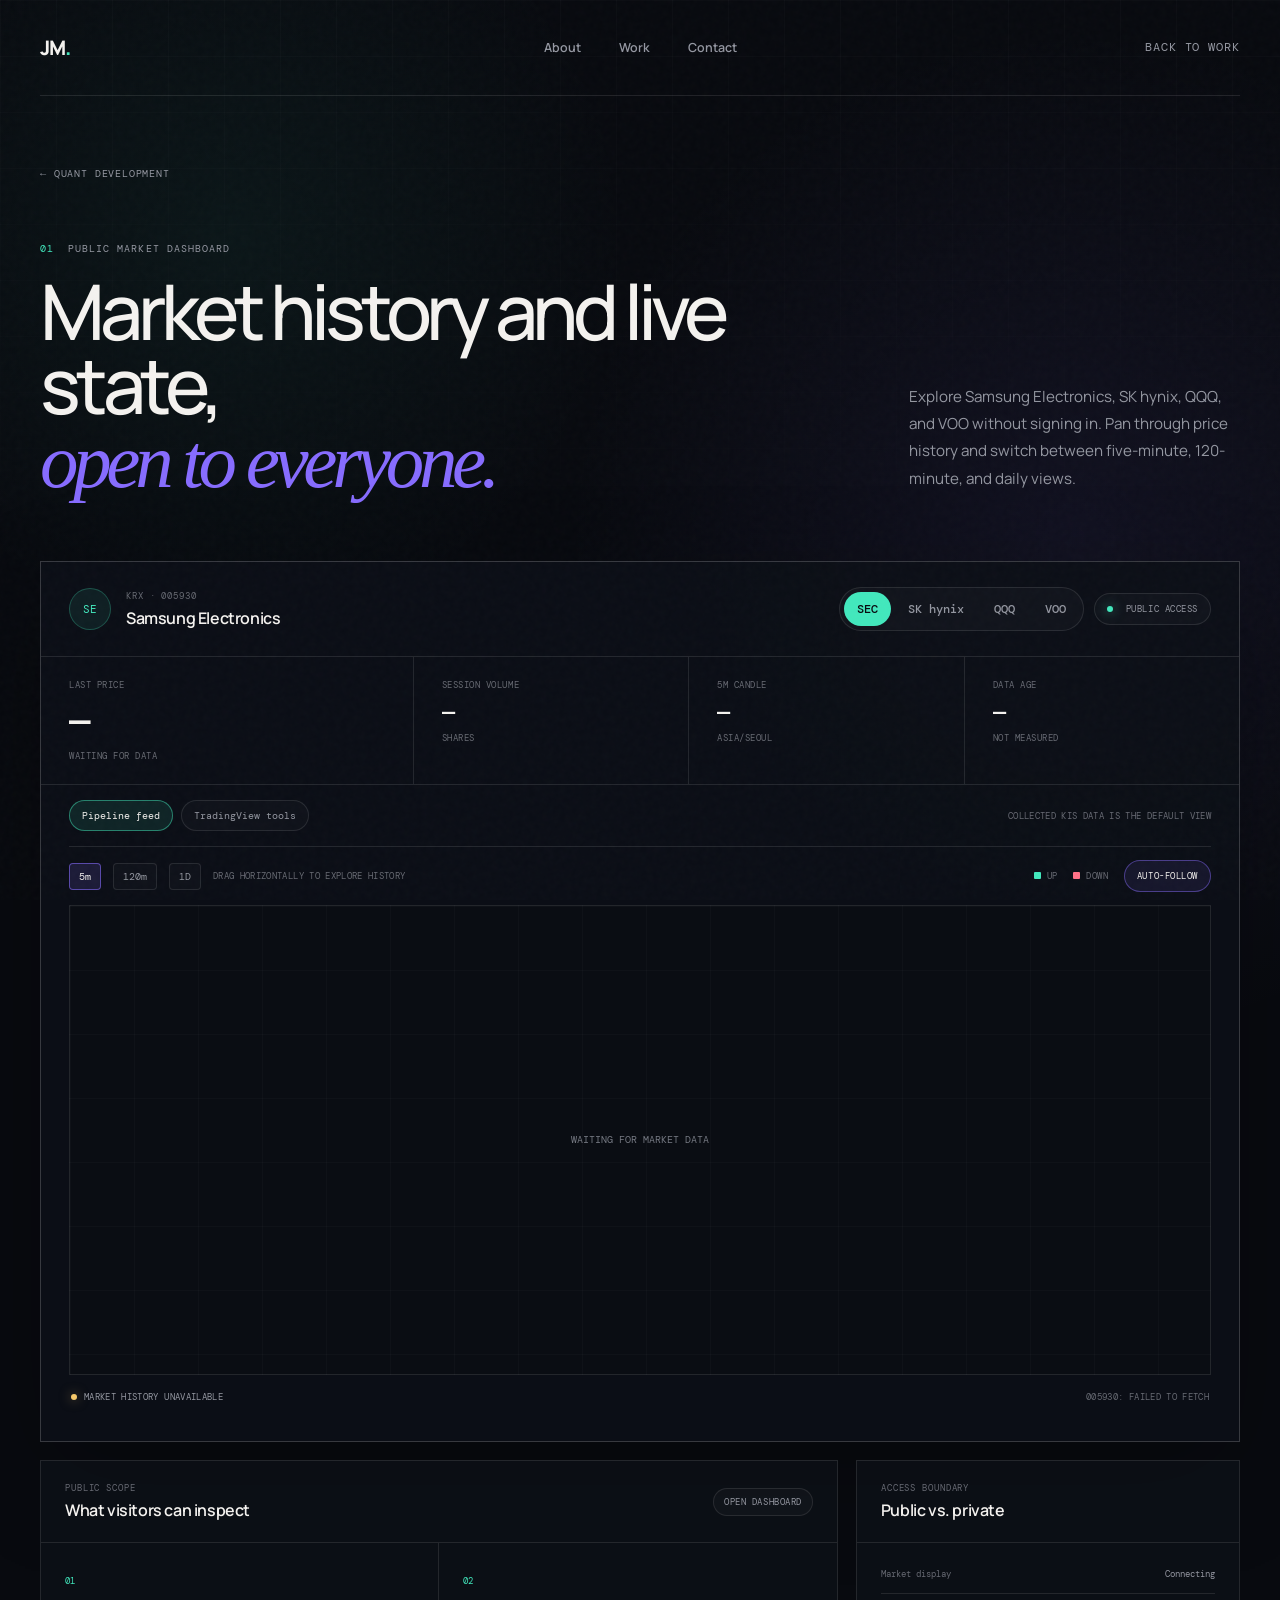
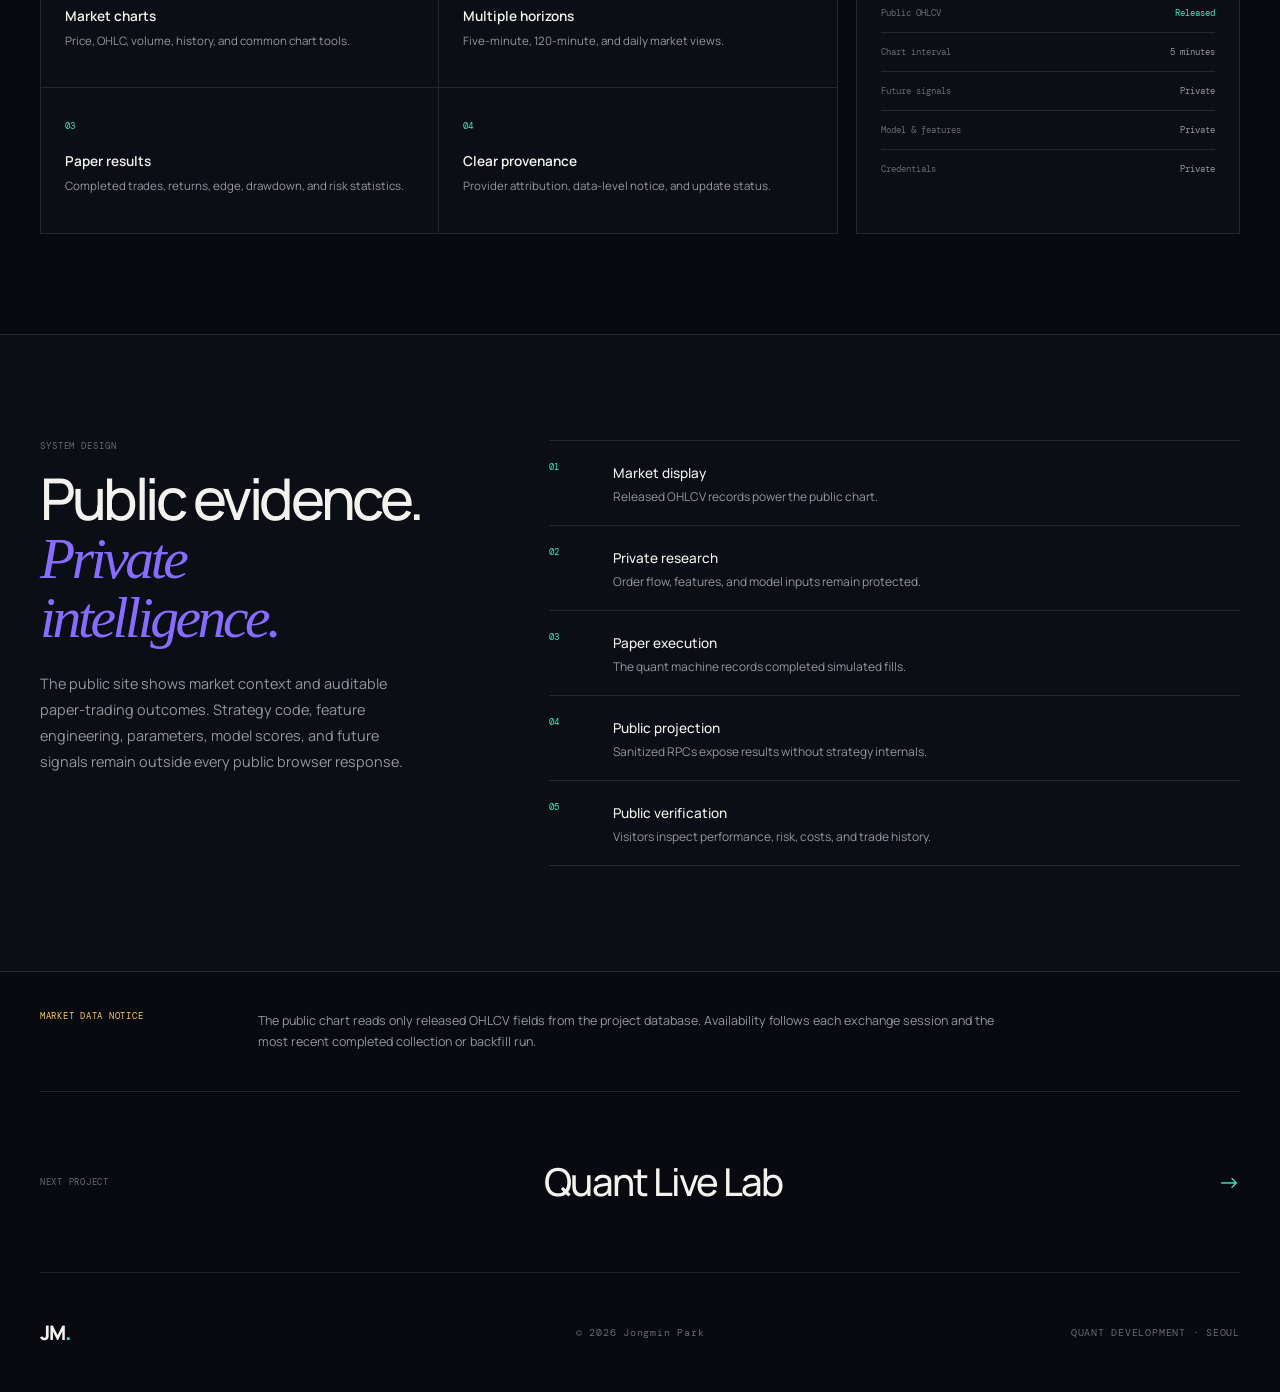
==== commit 5c8bf357: "Fix QQQ and VOO pipeline selection" ====
--- a/data-pipeline.html
+++ b/data-pipeline.html
@@ -15,7 +15,7 @@
     <script src="script.js?v=public-10" defer></script>
     <script src="pipeline-config.js?v=public-6" defer></script>
     <script src="pipeline-core.js?v=public-10" defer></script>
-    <script src="data-pipeline-chart.js?v=public-10" defer></script>
+    <script src="data-pipeline-chart.js?v=public-10-1" defer></script>
   </head>
   <body class="pipeline-page">
     <div class="page-noise" aria-hidden="true"></div>
